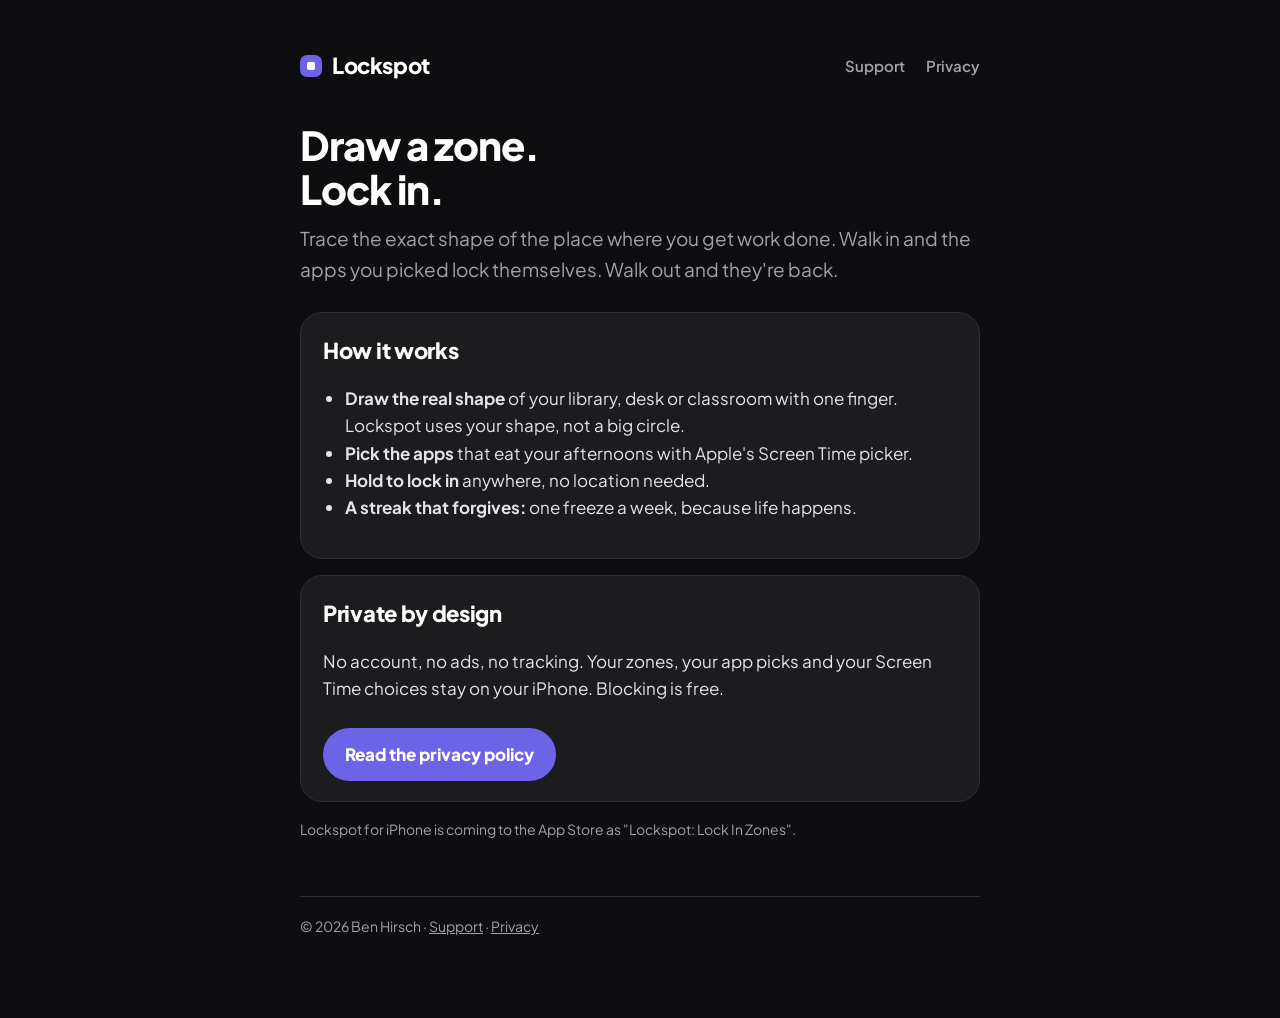
==== index.html @ f67adf19 "Lockspot public pages: home, privacy policy, support Co-Authored-By: Claude Opus 5.5 <noreply@anthro" ====
<!doctype html>
<html lang="en">
<head>
<meta charset="utf-8">
<meta name="viewport" content="width=device-width, initial-scale=1">
<title>Lockspot: draw a zone, lock in</title>
<meta name="description" content="Lockspot blocks the apps you pick while you're inside a place you drew on the map. No account, nothing leaves your phone, blocking is free.">
<link rel="preconnect" href="https://fonts.googleapis.com">
<link rel="stylesheet" href="https://fonts.googleapis.com/css2?family=Plus+Jakarta+Sans:wght@500;600;800&display=swap">
<link rel="stylesheet" href="assets/site.css">
</head>
<body>
<main>
<header class="site">
  <a class="brand" href="./"><span class="brand-mark" aria-hidden="true"></span>Lockspot</a>
  <nav class="site" aria-label="Site">
    <a href="support/">Support</a>
    <a href="privacy/">Privacy</a>
  </nav>
</header>

<h1>Draw a zone.<br>Lock in.</h1>
<p class="lede">Trace the exact shape of the place where you get work done. Walk in and the apps you picked lock themselves. Walk out and they're back.</p>

<div class="card">
  <h2>How it works</h2>
  <ul>
    <li><strong>Draw the real shape</strong> of your library, desk or classroom with one finger. Lockspot uses your shape, not a big circle.</li>
    <li><strong>Pick the apps</strong> that eat your afternoons with Apple's Screen Time picker.</li>
    <li><strong>Hold to lock in</strong> anywhere, no location needed.</li>
    <li><strong>A streak that forgives:</strong> one freeze a week, because life happens.</li>
  </ul>
</div>

<div class="card">
  <h2>Private by design</h2>
  <p>No account, no ads, no tracking. Your zones, your app picks and your Screen Time choices stay on your iPhone. Blocking is free.</p>
  <a class="button" href="privacy/">Read the privacy policy</a>
</div>

<p class="meta">Lockspot for iPhone is coming to the App Store as "Lockspot: Lock In Zones".</p>

<footer class="site">
  &copy; 2026 Ben Hirsch &middot; <a href="support/">Support</a> &middot; <a href="privacy/">Privacy</a>
</footer>
</main>
</body>
</html>
---- assets/site.css ----
:root {
  --bg: #0e0e10;
  --card: #1c1c1f;
  --border: #2e2e33;
  --text: #ffffff;
  --text2: #a1a1aa;
  --accent: #6c63e6;
}
* { box-sizing: border-box; }
html { -webkit-text-size-adjust: 100%; }
body {
  margin: 0;
  background: var(--bg);
  color: var(--text);
  font-family: 'Plus Jakarta Sans', system-ui, -apple-system, sans-serif;
  font-size: 17px;
  line-height: 1.6;
}
main { max-width: 720px; margin: 0 auto; padding: 48px 20px 80px; }
header.site { display: flex; align-items: center; justify-content: space-between; gap: 16px; margin-bottom: 40px; }
.brand { display: flex; align-items: center; gap: 10px; color: var(--text); text-decoration: none; font-weight: 800; font-size: 22px; letter-spacing: -0.4px; }
.brand-mark { width: 22px; height: 22px; border-radius: 7px; background: var(--accent); display: grid; place-items: center; }
.brand-mark::after { content: ''; width: 8px; height: 8px; border-radius: 2px; background: #fff; }
nav.site a { color: var(--text2); text-decoration: none; margin-left: 18px; font-weight: 600; font-size: 15px; }
nav.site a:hover, nav.site a[aria-current='page'] { color: var(--text); }
h1 { font-size: 40px; line-height: 1.1; letter-spacing: -1px; margin: 0 0 12px; font-weight: 800; }
h2 { font-size: 22px; letter-spacing: -0.3px; margin: 36px 0 8px; font-weight: 800; }
p, li { color: #e4e4e7; }
.lede { color: var(--text2); font-size: 19px; margin: 0 0 28px; }
.meta { color: var(--text2); font-size: 14px; }
.card { background: var(--card); border: 1px solid var(--border); border-radius: 22px; padding: 20px 22px; margin: 16px 0; }
.card h2 { margin-top: 0; }
a { color: #b3adff; }
a:hover { color: #ffffff; }
.button { display: inline-block; background: var(--accent); color: #fff; text-decoration: none; font-weight: 800; padding: 13px 22px; border-radius: 999px; margin-top: 8px; }
.button:hover { color: #fff; filter: brightness(1.08); }
ul { padding-left: 22px; }
footer.site { margin-top: 56px; color: var(--text2); font-size: 14px; border-top: 1px solid var(--border); padding-top: 18px; }
footer.site a { color: var(--text2); }
@media (max-width: 480px) {
  h1 { font-size: 32px; }
  nav.site a { margin-left: 12px; }
}
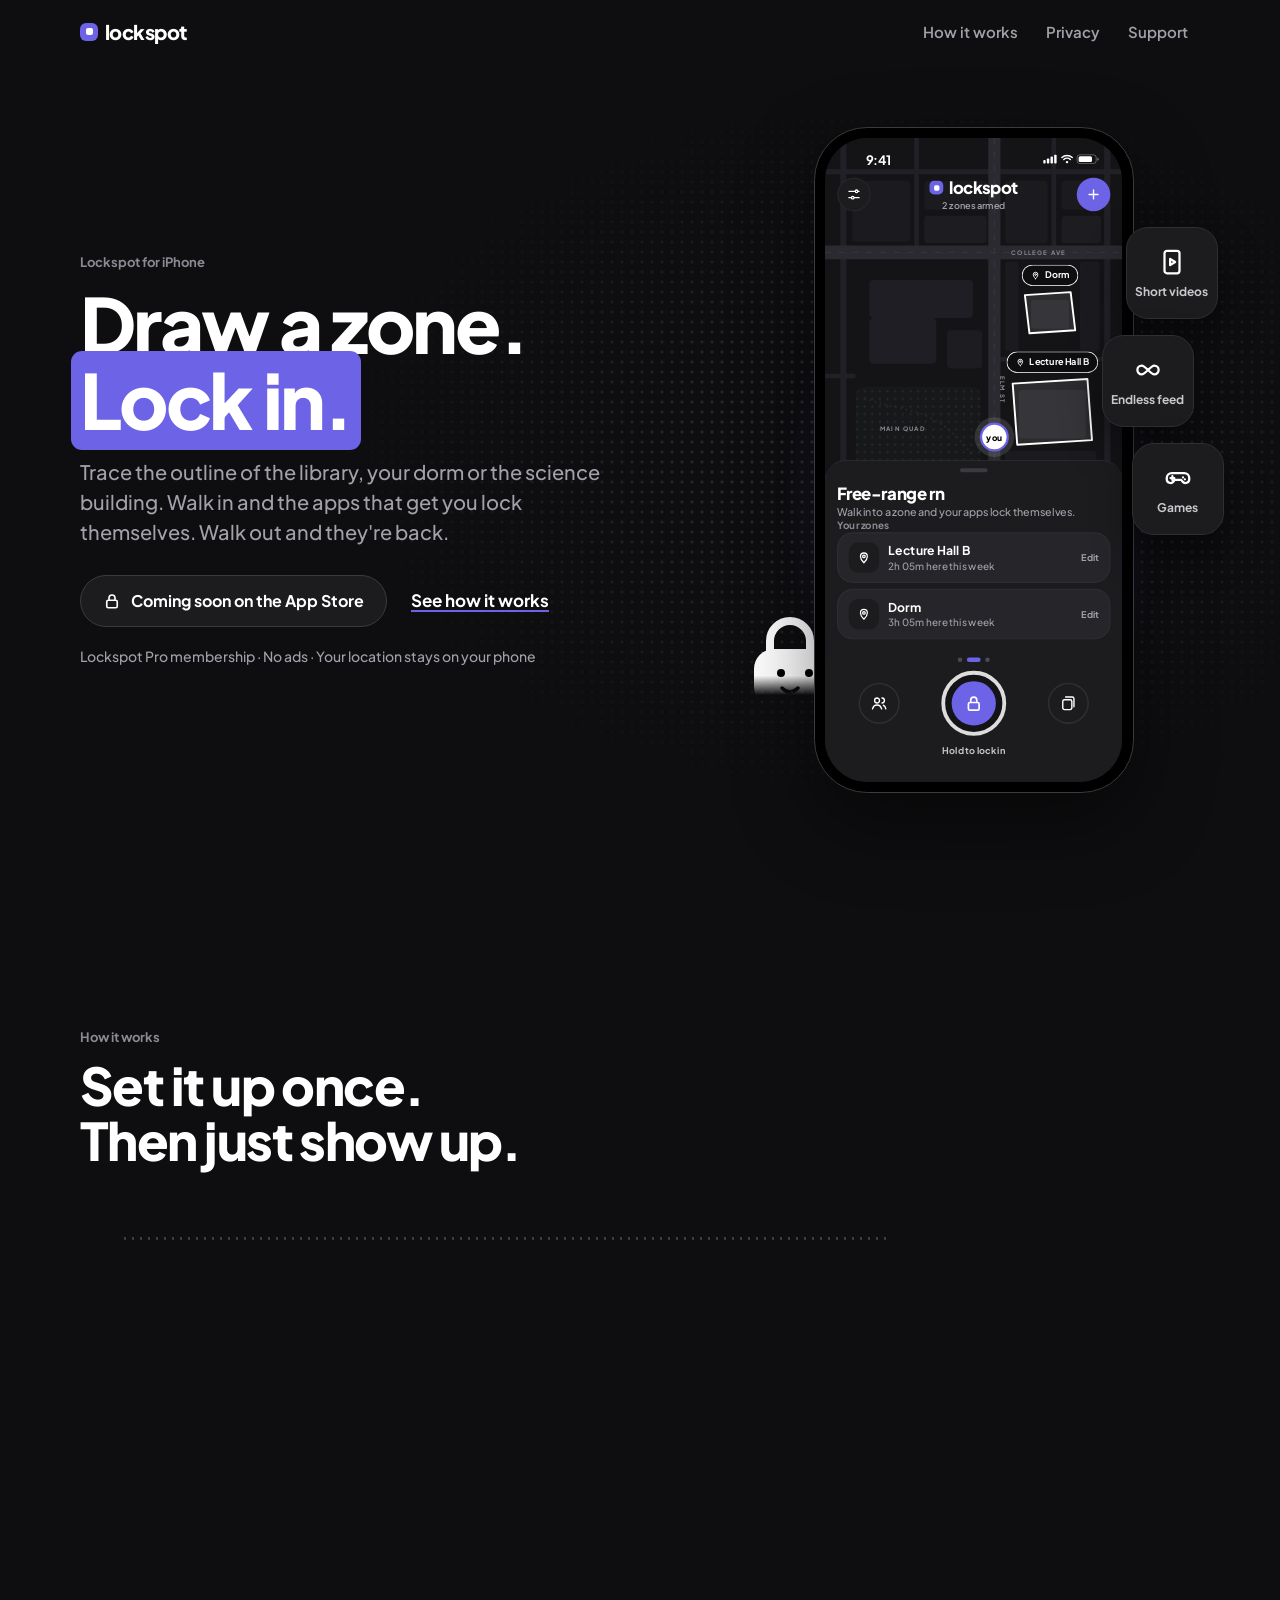
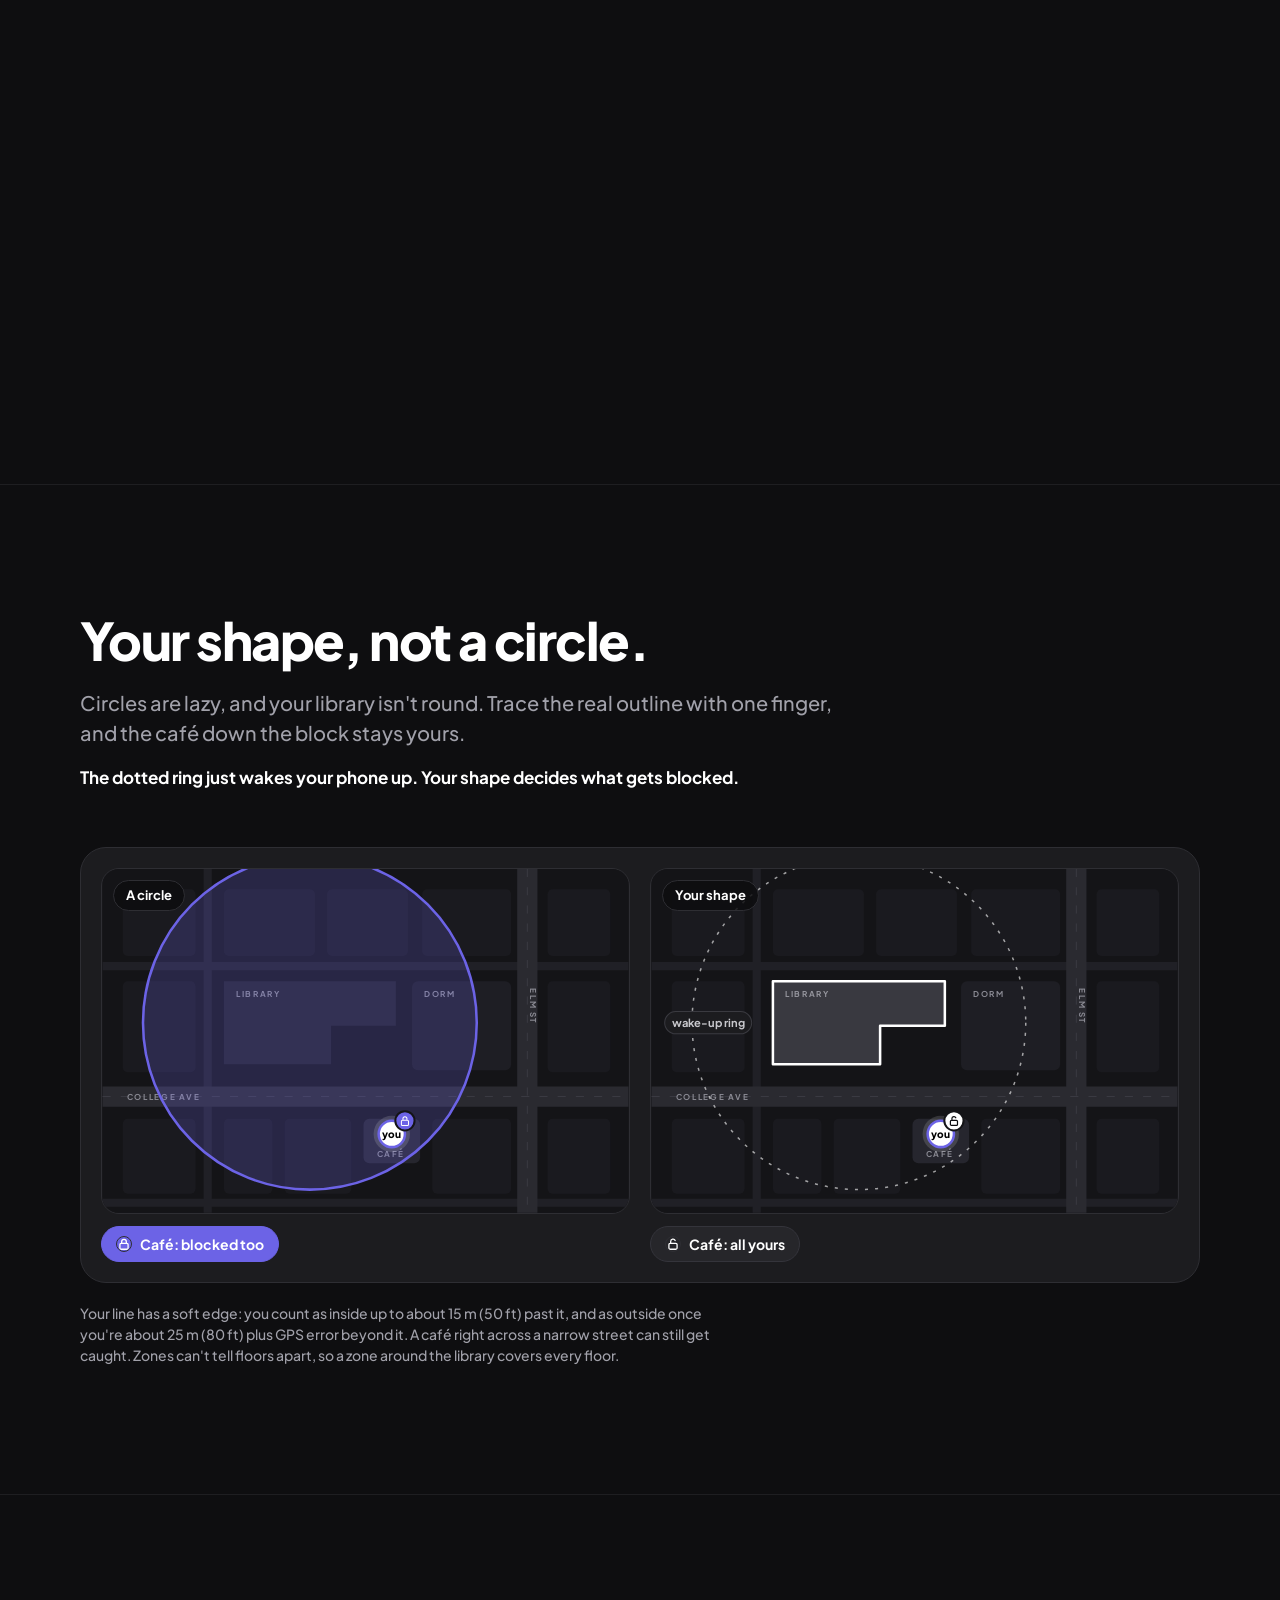
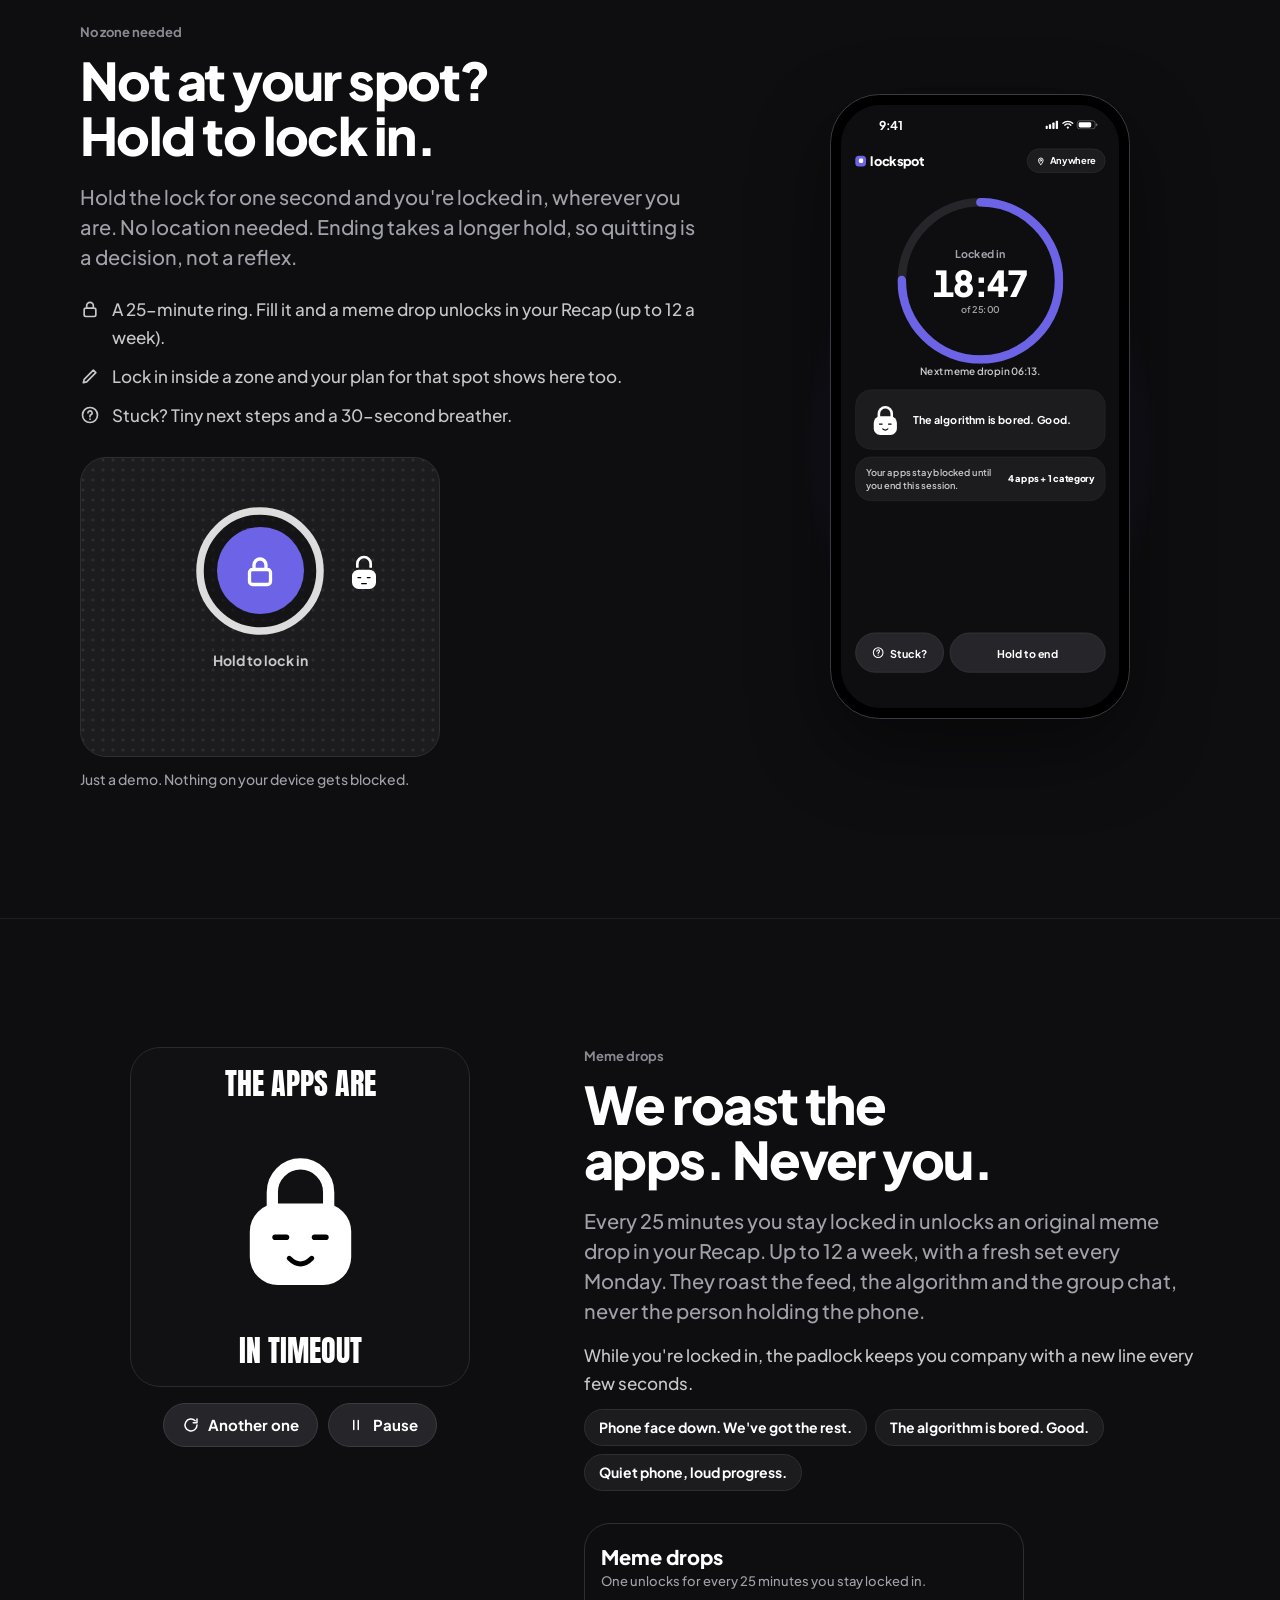
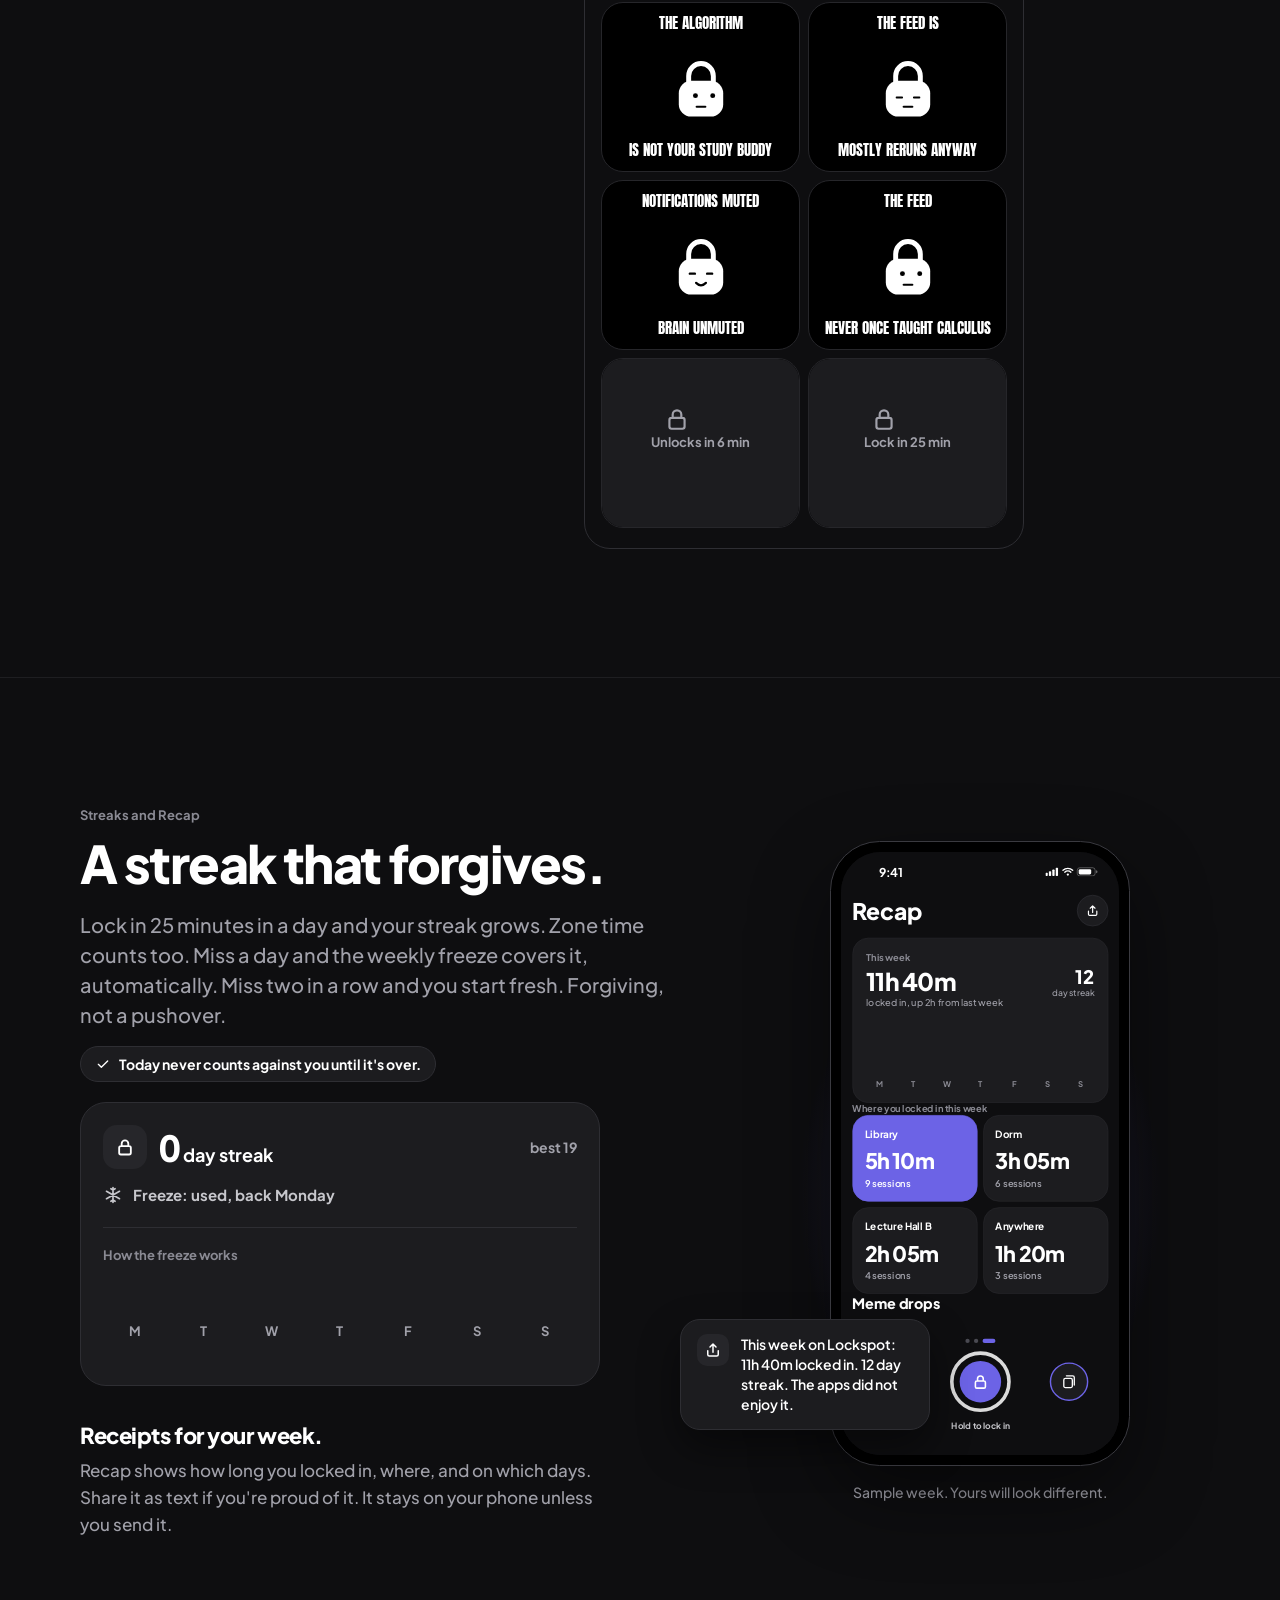
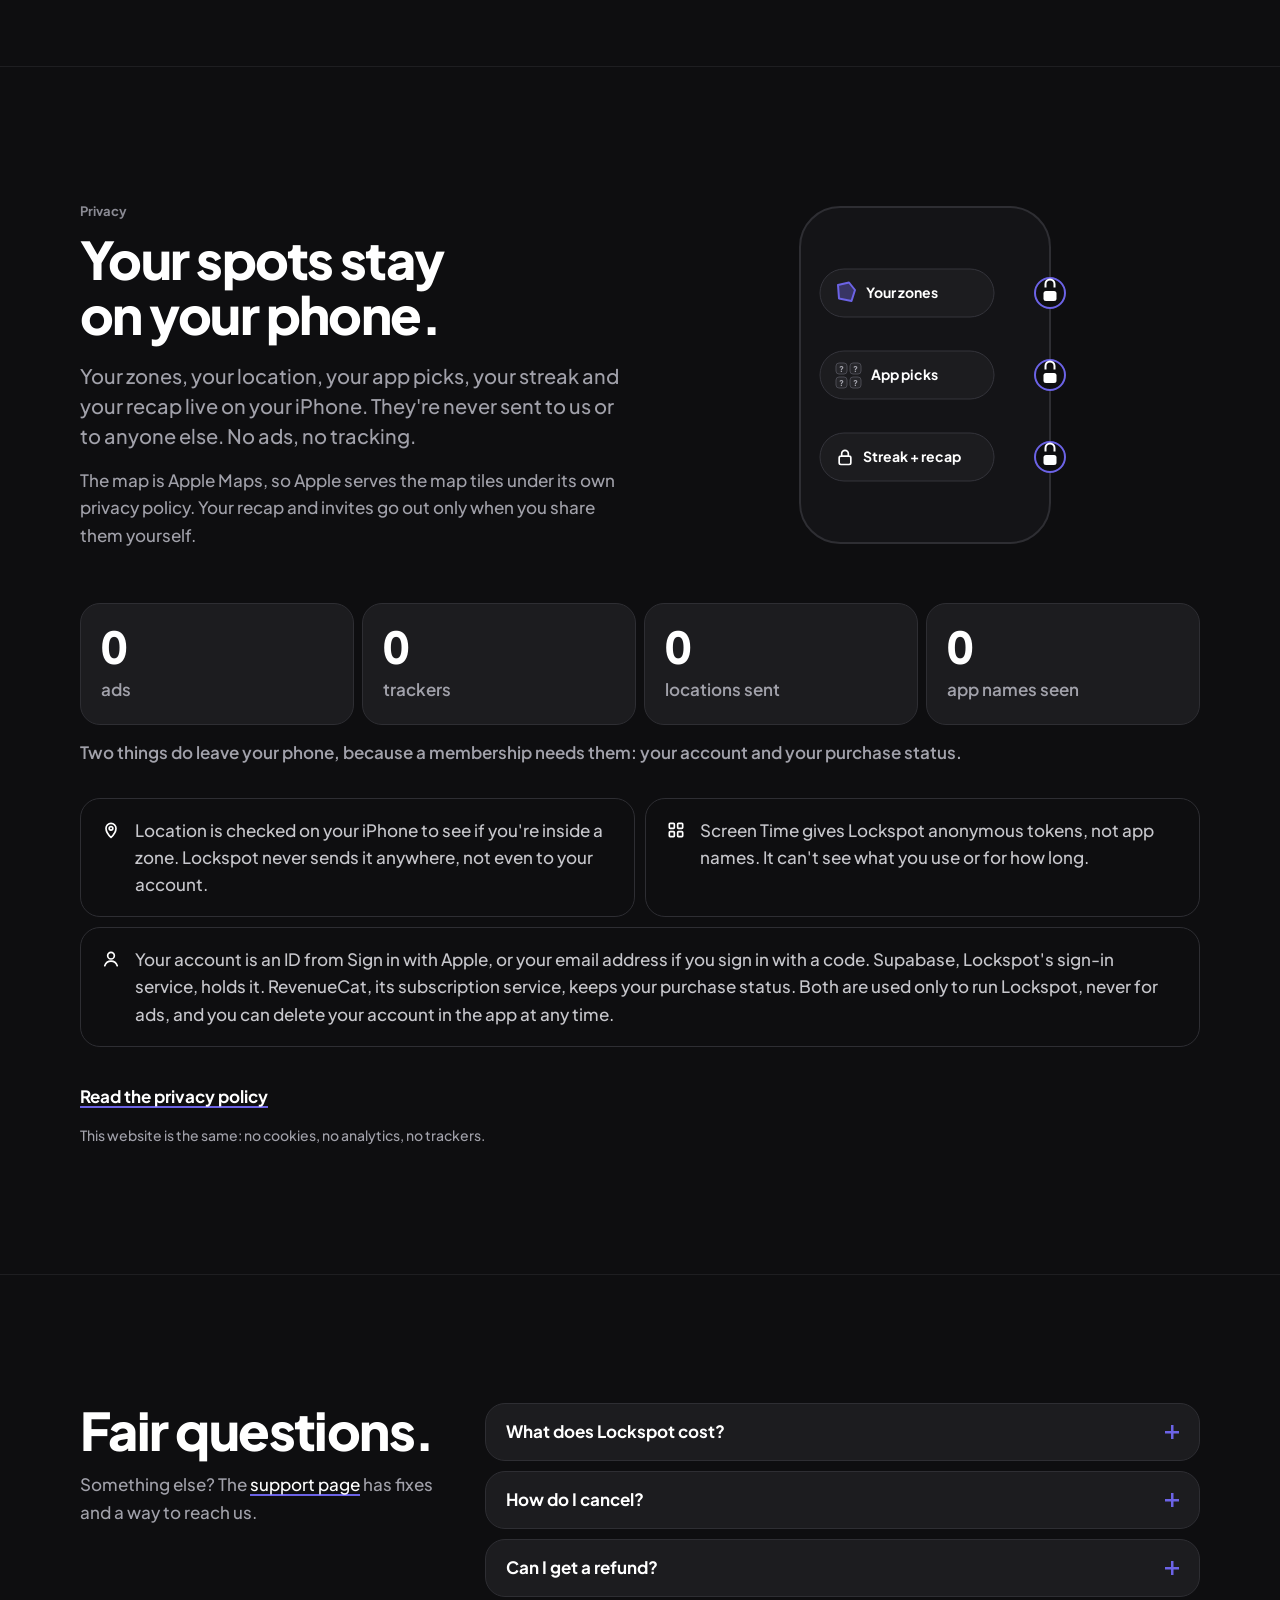
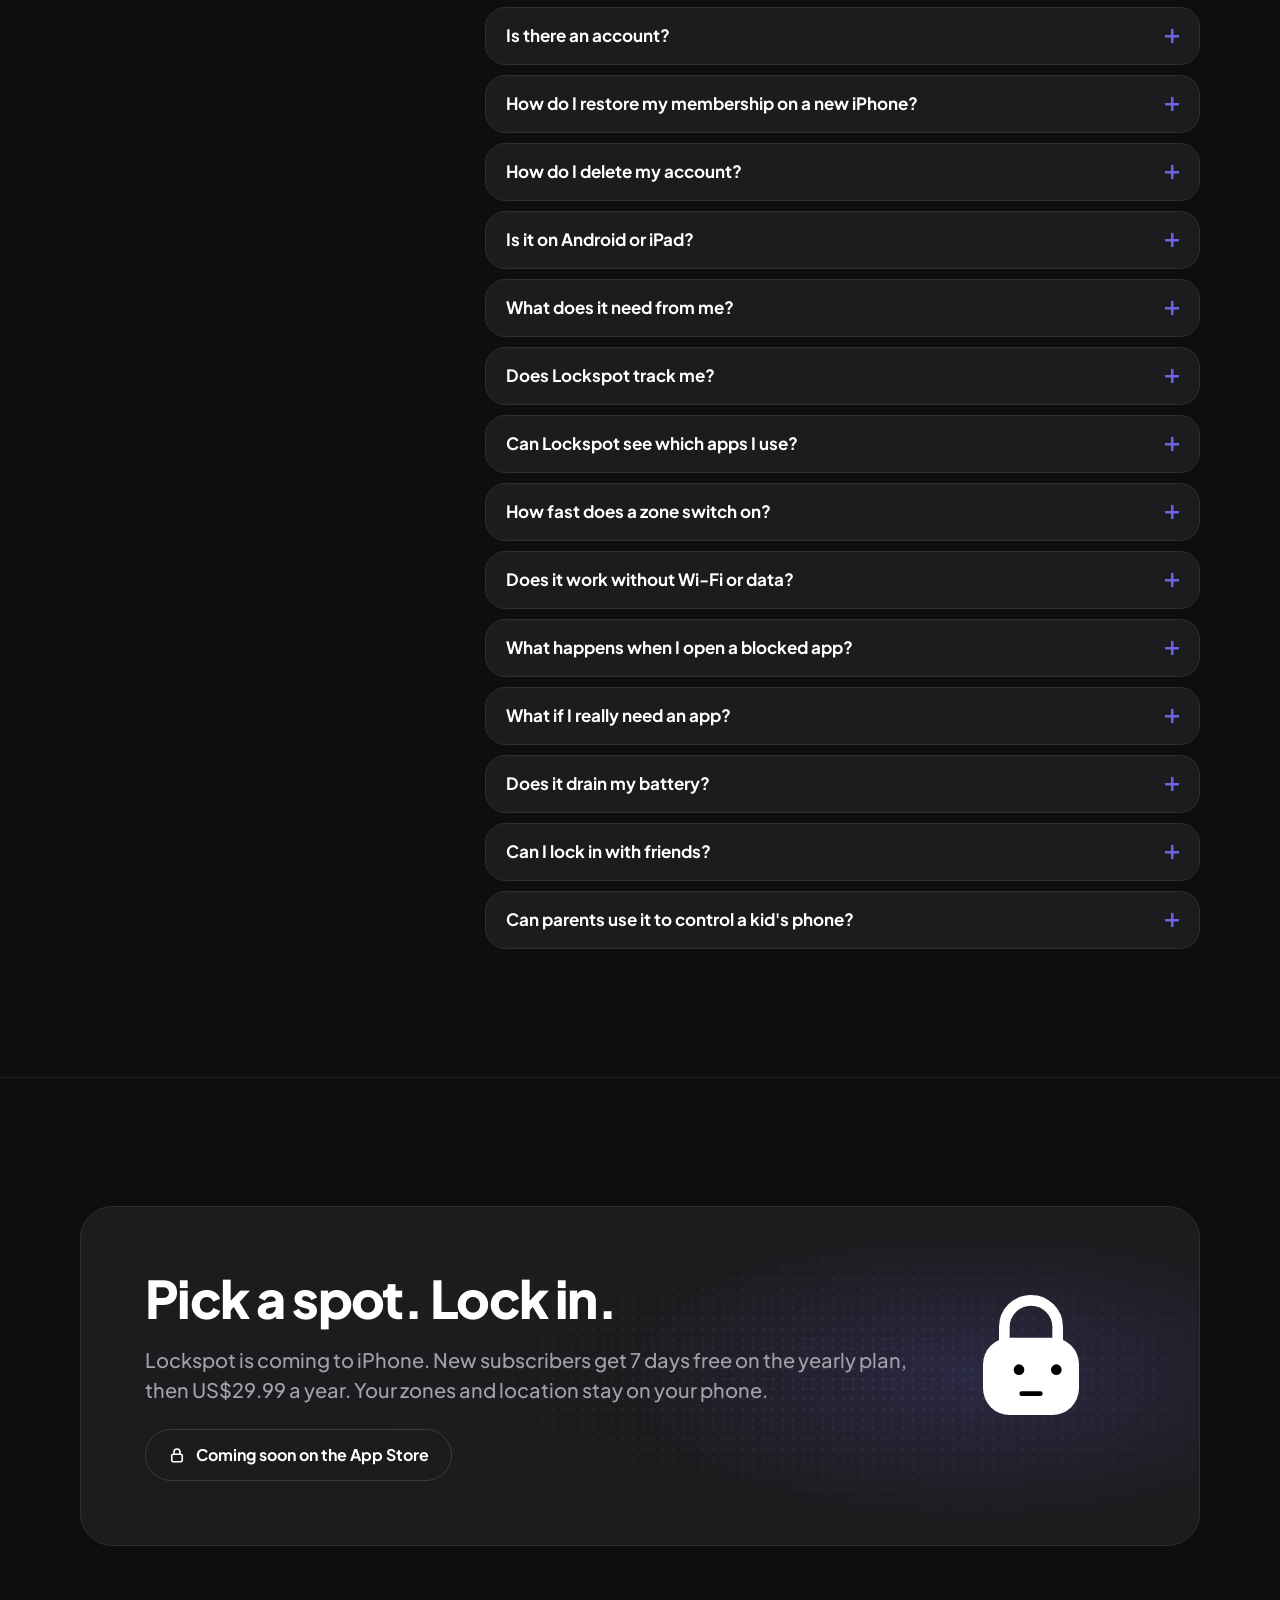
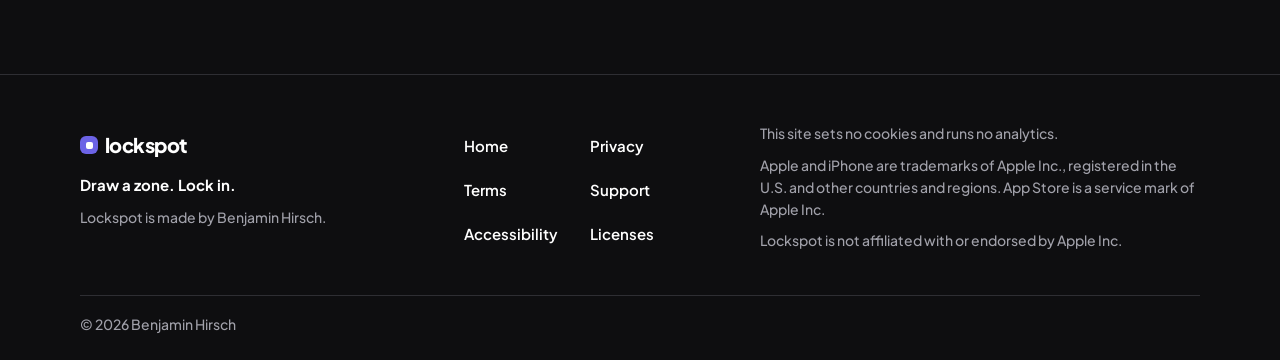
==== commit 9359a4f6: "Full Lockspot site: motion home page, membership pricing, terms, privacy, support, accessibility, li" ====
--- a/index.html
+++ b/index.html
@@ -1,48 +1,603 @@
 <!doctype html>
-<html lang="en">
+<html lang="en" data-launched="false">
 <head>
 <meta charset="utf-8">
-<meta name="viewport" content="width=device-width, initial-scale=1">
-<title>Lockspot: draw a zone, lock in</title>
-<meta name="description" content="Lockspot blocks the apps you pick while you're inside a place you drew on the map. No account, nothing leaves your phone, blocking is free.">
-<link rel="preconnect" href="https://fonts.googleapis.com">
-<link rel="stylesheet" href="https://fonts.googleapis.com/css2?family=Plus+Jakarta+Sans:wght@500;600;800&display=swap">
+<meta name="viewport" content="width=device-width, initial-scale=1, viewport-fit=cover">
+<meta http-equiv="Content-Security-Policy" content="default-src 'self'; script-src 'self'; style-src 'self'; img-src 'self' data:; font-src 'self'; connect-src 'none'; frame-src 'none'; object-src 'none'; base-uri 'self'; form-action 'none'">
+<meta name="referrer" content="no-referrer">
+<title>Lockspot: block distracting apps where you study</title>
+<meta name="description" content="Lockspot for iPhone blocks the apps you pick while you're inside a spot you drew on the map. Your zones and location stay on your phone. Requires a Lockspot Pro membership.">
+<link rel="canonical" href="https://bthirsch613.github.io/lockspot-site/">
+<meta name="theme-color" content="#0E0E10">
+<meta property="og:type" content="website">
+<meta property="og:site_name" content="Lockspot">
+<meta property="og:title" content="Lockspot: draw a zone, lock in">
+<meta property="og:description" content="Lockspot for iPhone blocks the apps you pick while you're inside a spot you drew on the map. Your zones and location stay on your phone. Requires a Lockspot Pro membership.">
+<meta property="og:url" content="https://bthirsch613.github.io/lockspot-site/">
+<meta property="og:image" content="https://bthirsch613.github.io/lockspot-site/assets/img/og.png">
+<meta property="og:image:width" content="1200">
+<meta property="og:image:height" content="630">
+<meta property="og:image:alt" content="The Lockspot padlock mascot next to the words Draw a zone. Lock in., with Lockspot's map screen showing a purple zone around the library.">
+<meta name="twitter:card" content="summary_large_image">
+<link rel="icon" href="assets/img/favicon.svg" type="image/svg+xml">
+<link rel="icon" href="assets/img/favicon-32.png" sizes="32x32" type="image/png">
+<link rel="apple-touch-icon" href="assets/img/apple-touch-icon.png">
+<link rel="preload" href="assets/fonts/PlusJakartaSans-800.woff2" as="font" type="font/woff2" crossorigin>
+<link rel="preload" href="assets/fonts/PlusJakartaSans-500.woff2" as="font" type="font/woff2" crossorigin>
 <link rel="stylesheet" href="assets/site.css">
+<link rel="stylesheet" href="assets/home.css">
+<script src="assets/js-flag.js"></script>
+<script src="assets/site.js" defer></script>
+<script type="application/ld+json">
+{"@context":"https://schema.org","@type":"SoftwareApplication","name":"Lockspot","alternateName":"Lockspot: Lock In Zones","description":"Lockspot for iPhone blocks the apps you pick while you're inside a spot you drew on the map. Your zones and location stay on your phone. Requires a Lockspot Pro membership.","operatingSystem":"iOS","applicationCategory":"UtilitiesApplication","url":"https://bthirsch613.github.io/lockspot-site/","image":"https://bthirsch613.github.io/lockspot-site/assets/img/og.png","author":{"@type":"Person","name":"Benjamin Hirsch"},"featureList":["Zones drawn to your shape","Hold to lock in","Streak with a weekly freeze","If-then plan per zone","Weekly recap","Meme drops"]}
+</script>
 </head>
 <body>
-<main>
-<header class="site">
-  <a class="brand" href="./"><span class="brand-mark" aria-hidden="true"></span>Lockspot</a>
-  <nav class="site" aria-label="Site">
-    <a href="support/">Support</a>
-    <a href="privacy/">Privacy</a>
-  </nav>
+<svg class="sprite" aria-hidden="true">
+  <symbol id="i-lock" viewBox="0 0 24 24"><path d="M7 11h10a2 2 0 0 1 2 2v6a2 2 0 0 1-2 2H7a2 2 0 0 1-2-2v-6a2 2 0 0 1 2-2z M8 11V8a4 4 0 0 1 8 0v3"/></symbol>
+  <symbol id="i-unlock" viewBox="0 0 24 24"><path d="M7 11h10a2 2 0 0 1 2 2v6a2 2 0 0 1-2 2H7a2 2 0 0 1-2-2v-6a2 2 0 0 1 2-2z M8 11V7.5a4 4 0 0 1 7.7-1.5"/></symbol>
+  <symbol id="i-pin" viewBox="0 0 24 24"><path d="M12 21s-6-5.5-6-11a6 6 0 0 1 12 0c0 5.5-6 11-6 11z M14.2 10a2.2 2.2 0 1 1-4.4 0a2.2 2.2 0 1 1 4.4 0"/></symbol>
+  <symbol id="i-plus" viewBox="0 0 24 24"><path d="M12 5v14M5 12h14"/></symbol>
+  <symbol id="i-squad" viewBox="0 0 24 24"><path d="M5.5 8a3.5 3.5 0 1 0 7 0a3.5 3.5 0 1 0-7 0 M2.5 20c1-3.5 3.5-5.5 6.5-5.5s5.5 2 6.5 5.5 M16 4.5a3.5 3.5 0 0 1 0 7 M18 14.8c1.8.7 3 2.4 3.5 5.2"/></symbol>
+  <symbol id="i-user" viewBox="0 0 24 24"><path d="M8 8a4 4 0 1 0 8 0a4 4 0 1 0-8 0 M4.5 20c1.2-3.6 4-5.5 7.5-5.5s6.3 1.9 7.5 5.5"/></symbol>
+  <symbol id="i-recap" viewBox="0 0 24 24"><path d="M6.5 7h8A2.5 2.5 0 0 1 17 9.5v9a2.5 2.5 0 0 1-2.5 2.5h-8A2.5 2.5 0 0 1 4 18.5v-9A2.5 2.5 0 0 1 6.5 7z M8 3h9.5A2.5 2.5 0 0 1 20 5.5V17"/></symbol>
+  <symbol id="i-share" viewBox="0 0 24 24"><path d="M12 4v11 M8 8l4-4 4 4 M5 13v5a2 2 0 0 0 2 2h10a2 2 0 0 0 2-2v-5"/></symbol>
+  <symbol id="i-close" viewBox="0 0 24 24"><path d="M6 6l12 12M18 6L6 18"/></symbol>
+  <symbol id="i-redo" viewBox="0 0 24 24"><path d="M4 9h11a5 5 0 0 1 0 10H8 M8 5L4 9l4 4"/></symbol>
+  <symbol id="i-pencil" viewBox="0 0 24 24"><path d="M4 20l4-1 11-11-3-3L5 16l-1 4z"/></symbol>
+  <symbol id="i-help" viewBox="0 0 24 24"><path d="M3 12a9 9 0 1 0 18 0a9 9 0 1 0-18 0 M9.5 9.5a2.5 2.5 0 1 1 3.5 2.3c-.6.3-1 .8-1 1.5v.7 M12 17h.01"/></symbol>
+  <symbol id="i-settings" viewBox="0 0 24 24"><path d="M4 7h10M18 7h2M4 17h4M12 17h8 M14 7a2 2 0 1 0 4 0a2 2 0 1 0-4 0 M8 17a2 2 0 1 0 4 0a2 2 0 1 0-4 0"/></symbol>
+  <symbol id="i-check" viewBox="0 0 24 24"><path d="M5 12.5l4.5 4.5L19 7.5"/></symbol>
+  <symbol id="i-apps" viewBox="0 0 24 24"><path d="M5 4h4a1 1 0 0 1 1 1v4a1 1 0 0 1-1 1H5a1 1 0 0 1-1-1V5a1 1 0 0 1 1-1z M15 4h4a1 1 0 0 1 1 1v4a1 1 0 0 1-1 1h-4a1 1 0 0 1-1-1V5a1 1 0 0 1 1-1z M5 14h4a1 1 0 0 1 1 1v4a1 1 0 0 1-1 1H5a1 1 0 0 1-1-1v-4a1 1 0 0 1 1-1z M15 14h4a1 1 0 0 1 1 1v4a1 1 0 0 1-1 1h-4a1 1 0 0 1-1-1v-4a1 1 0 0 1 1-1z"/></symbol>
+  <symbol id="i-freeze" viewBox="0 0 24 24"><path d="M12 3v18 M4.2 7.5l15.6 9 M4.2 16.5l15.6-9 M9.5 4.5L12 6l2.5-1.5 M9.5 19.5L12 18l2.5 1.5"/></symbol>
+  <symbol id="i-pause" viewBox="0 0 24 24"><path d="M9 6v12 M15 6v12"/></symbol>
+  <symbol id="i-play" viewBox="0 0 24 24"><path d="M8 5.5v13l10-6.5z"/></symbol>
+  <symbol id="i-next" viewBox="0 0 24 24"><path d="M20 12a8 8 0 1 1-2.4-5.7 M20 4v5h-5"/></symbol>
+  <symbol id="i-shape" viewBox="0 0 24 24"><path d="M5 6l9-2 5 6-3 9-10-2z"/></symbol>
+  <symbol id="i-video" viewBox="0 0 24 24"><path d="M8 3h8a2 2 0 0 1 2 2v14a2 2 0 0 1-2 2H8a2 2 0 0 1-2-2V5a2 2 0 0 1 2-2z M10.5 9.5v5l4-2.5z"/></symbol>
+  <symbol id="i-feed" viewBox="0 0 24 24"><path d="M7 15.5a3.5 3.5 0 1 1 0-7c3 0 7 7 10 7a3.5 3.5 0 1 0 0-7c-3 0-7 7-10 7z"/></symbol>
+  <symbol id="i-game" viewBox="0 0 24 24"><path d="M7 8h10a4 4 0 0 1 4 4v1a3 3 0 0 1-5.4 1.8l-1.1-1.3h-5l-1.1 1.3A3 3 0 0 1 3 13v-1a4 4 0 0 1 4-4z M7.5 10.5v3 M6 12h3 M16 11.5h.01 M17.5 13h.01"/></symbol>
+  <symbol id="sb-icons" viewBox="0 0 76 13"><g fill="#fff"><rect x="0" y="8" width="3.2" height="4.5" rx="1"/><rect x="4.8" y="5.8" width="3.2" height="6.7" rx="1"/><rect x="9.6" y="3.4" width="3.2" height="9.1" rx="1"/><rect x="14.4" y="1" width="3.2" height="11.5" rx="1"/><circle cx="31.3" cy="10.6" r="1.6"/><rect x="46.5" y="3" width="17.5" height="7.5" rx="2"/><path d="M71 4.6v4.3a2.2 2.2 0 0 0 0-4.3z" fill-opacity=".45"/></g><path d="M24.5 4.6a10 10 0 0 1 13.6 0 M27 7.2a6.3 6.3 0 0 1 8.6 0" fill="none" stroke="#fff" stroke-width="1.9" stroke-linecap="round"/><rect x="44.5" y="1" width="25" height="11.5" rx="3.6" fill="none" stroke="#fff" stroke-opacity=".4"/></symbol>
+  <defs>
+    <g id="m-base"><path d="M40 54V42a20 20 0 0 1 40 0V54" fill="none" stroke="#fff" stroke-width="8"/><rect x="24" y="50" width="72" height="58" rx="20" fill="#fff"/></g>
+    <g id="e-focus" fill="#000"><rect x="40" y="72" width="12" height="4" rx="2"/><rect x="68" y="72" width="12" height="4" rx="2"/></g>
+    <g id="e-wide" fill="#000"><rect x="40.5" y="66.5" width="11" height="11" rx="5.5"/><rect x="68.5" y="66.5" width="11" height="11" rx="5.5"/></g>
+    <g id="e-side" fill="#000"><rect x="47" y="70" width="8" height="8" rx="4"/><rect x="75" y="70" width="8" height="8" rx="4"/></g>
+    <g id="e-tired" fill="#000"><rect x="40" y="75.5" width="12" height="3" rx="1.5"/><rect x="68" y="75.5" width="12" height="3" rx="1.5"/></g>
+    <path id="mo-flat" d="M53 92H67" fill="none" stroke="#000" stroke-width="3.5" stroke-linecap="round"/>
+    <path id="mo-smile" d="M52 89Q60 97 68 89" fill="none" stroke="#000" stroke-width="3.5" stroke-linecap="round"/>
+    <pattern id="dots10" width="10" height="10" patternUnits="userSpaceOnUse"><circle cx="2" cy="2" r="1.3" fill="#2C2C32"/></pattern>
+    <g id="street-plan">
+      <rect width="520" height="340" fill="#141417"/>
+      <path d="M0 96H520M104 0V340M0 330H520" stroke="#202026" stroke-width="8" fill="none"/>
+      <g fill="#1A1A1F"><rect x="20" y="20" width="72" height="66" rx="5"/><rect x="120" y="20" width="90" height="66" rx="5"/><rect x="222" y="20" width="80" height="66" rx="5"/><rect x="316" y="20" width="88" height="66" rx="5"/><rect x="440" y="20" width="62" height="66" rx="5"/><rect x="20" y="111" width="72" height="90" rx="5"/><rect x="440" y="111" width="62" height="90" rx="5"/><rect x="20" y="247" width="72" height="74" rx="5"/><rect x="120" y="247" width="48" height="74" rx="5"/><rect x="180" y="247" width="66" height="74" rx="5"/><rect x="326" y="247" width="78" height="74" rx="5"/><rect x="440" y="247" width="62" height="74" rx="5"/></g>
+      <rect x="306" y="111" width="98" height="88" rx="6" fill="#1E1E24"/>
+      <path d="M120 111H290V155H226V193H120Z" fill="#23232A"/>
+      <rect x="258" y="247" width="56" height="44" rx="6" fill="#26262E"/>
+      <path transform="translate(72 0)" d="M206 259h13v6a5.5 5.5 0 0 1-5.5 5.5h-2a5.5 5.5 0 0 1-5.5-5.5z M219 261h2.2a2.3 2.3 0 0 1 0 4.6H219" fill="none" stroke="#A1A1AA" stroke-width="1.8" stroke-linecap="round" stroke-linejoin="round"/>
+      <path d="M0 225H520M420 0V340" stroke="#2A2A30" stroke-width="20" fill="none"/>
+      <path d="M0 225H520M420 0V340" stroke="#3A3A42" stroke-dasharray="8 10" fill="none"/>
+      <g class="mlabel"><text x="24" y="228.5">COLLEGE AVE</text><text x="423" y="118" transform="rotate(90 423 118)">ELM ST</text><text x="132" y="127">LIBRARY</text><text x="271" y="285">CAFÉ</text><text x="318" y="127">DORM</text></g>
+    </g>
+  </defs>
+</svg>
+<!-- shared:header -->
+<a class="skip" href="#main">Skip to content</a>
+<div class="sentinel" aria-hidden="true"></div>
+<header class="site-header">
+  <div class="wrap site-header__inner">
+    <a class="wordmark" href="./" aria-label="Lockspot home"><span class="wordmark__tile" aria-hidden="true"></span><span aria-hidden="true">lockspot</span></a>
+    <nav class="site-nav" aria-label="Main">
+      <a class="nav-how" href="#how">How it works</a>
+      <a class="hide-sm" href="privacy/">Privacy</a>
+      <a class="hide-sm" href="support/">Support</a>
+      <a class="btn btn--primary btn--sm header-get if-launched" href="https://apps.apple.com/app/id6824683190" aria-label="Get Lockspot on the App Store"><span class="hide-sm">Get Lockspot</span><span class="show-sm">Get</span></a>
+    </nav>
+  </div>
 </header>
-
-<h1>Draw a zone.<br>Lock in.</h1>
-<p class="lede">Trace the exact shape of the place where you get work done. Walk in and the apps you picked lock themselves. Walk out and they're back.</p>
-
-<div class="card">
-  <h2>How it works</h2>
-  <ul>
-    <li><strong>Draw the real shape</strong> of your library, desk or classroom with one finger. Lockspot uses your shape, not a big circle.</li>
-    <li><strong>Pick the apps</strong> that eat your afternoons with Apple's Screen Time picker.</li>
-    <li><strong>Hold to lock in</strong> anywhere, no location needed.</li>
-    <li><strong>A streak that forgives:</strong> one freeze a week, because life happens.</li>
-  </ul>
-</div>
-
-<div class="card">
-  <h2>Private by design</h2>
-  <p>No account, no ads, no tracking. Your zones, your app picks and your Screen Time choices stay on your iPhone. Blocking is free.</p>
-  <a class="button" href="privacy/">Read the privacy policy</a>
-</div>
-
-<p class="meta">Lockspot for iPhone is coming to the App Store as "Lockspot: Lock In Zones".</p>
-
-<footer class="site">
-  &copy; 2026 Ben Hirsch &middot; <a href="support/">Support</a> &middot; <a href="privacy/">Privacy</a>
+<!-- /shared:header -->
+<main id="main">
+
+<section class="hero" aria-labelledby="hero-title">
+  <div class="hero__dots" aria-hidden="true"></div>
+  <div class="wrap hero__grid">
+    <div class="hero__copy">
+      <p class="label hero__in">Lockspot for iPhone</p>
+      <h1 class="h1 hero__in" id="hero-title">Draw a zone.<br><span class="hl">Lock in.</span></h1>
+      <p class="lede hero__sub hero__in">Trace the outline of the library, your dorm or the science building. Walk in and the apps that get you lock themselves. Walk out and they're back.</p>
+      <div class="hero__cta" data-hero-cta>
+        <p class="cta-soon if-prelaunch"><svg class="ic ic--b" aria-hidden="true"><use href="#i-lock"/></svg>Coming soon on the App Store</p>
+        <a class="cta-soon if-prelaunch" href="https://apps.apple.com/app/id6824683190"><svg class="ic ic--b" aria-hidden="true"><use href="#i-lock"/></svg>Coming soon on the App Store</a>
+        <a class="appstore-badge if-launched" href="https://apps.apple.com/app/id6824683190"><span class="sr-only">Download on the App Store</span></a>
+        <a class="text-link" href="#how">See how it works</a>
+      </div>
+      <p class="hero__micro">Lockspot Pro membership · No ads · Your location stays on your phone</p>
+    </div>
+
+    <div class="hero__stage" data-hero>
+      <figure class="phone phone--lg" role="img" aria-label="Lockspot's map screen: a zone traced around the library turns purple when you walk in, and the sheet says your picked apps are blocked here." data-hero-phone>
+        <div class="phone__frame"><div class="phone__screen">
+          <div class="app" aria-hidden="true">
+            <svg class="a-map" viewBox="0 0 390 501" width="390" height="501">
+              <rect width="390" height="501" fill="#141417"/>
+              <path d="M0 44H390" stroke="#202026" stroke-width="7"/>
+              <path d="M24 0V501M370 0V501" stroke="#202026" stroke-width="8"/>
+              <path d="M0 446H390" stroke="#202026" stroke-width="10"/>
+              <path d="M120 0V150M300 0V150M0 312H40M222 290H390M110 446V501" stroke="#202026" stroke-width="6"/>
+              <g fill="#1A1A1F"><rect x="36" y="56" width="76" height="80" rx="5"/><rect x="130" y="56" width="82" height="38" rx="5"/><rect x="236" y="56" width="56" height="82" rx="5"/><rect x="310" y="56" width="52" height="38" rx="5"/><rect x="236" y="162" width="18" height="118" rx="5"/><rect x="334" y="162" width="26" height="118" rx="5"/><rect x="236" y="410" width="120" height="26" rx="5"/></g>
+              <g fill="#1C1C21"><rect x="130" y="102" width="82" height="36" rx="5"/><rect x="310" y="102" width="52" height="36" rx="5"/><rect x="160" y="252" width="46" height="50" rx="5"/></g>
+              <g fill="#1E1E24"><rect x="58" y="186" width="136" height="50" rx="6"/><rect x="58" y="236" width="88" height="60" rx="6"/><rect x="270" y="212" width="50" height="38" rx="5"/><rect x="254" y="330" width="88" height="64" rx="5"/></g>
+              <rect x="40" y="326" width="164" height="104" rx="12" fill="#161819"/><rect x="40" y="326" width="164" height="104" rx="12" fill="url(#dots10)"/>
+              <path d="M52 340C96 362 142 344 194 418" stroke="#26262C" stroke-width="3" stroke-dasharray="2 5" fill="none"/>
+              <path d="M0 150H390" stroke="#2A2A30" stroke-width="18"/><path d="M222 0V501" stroke="#2A2A30" stroke-width="16"/>
+              <path d="M0 150H390M222 0V501" stroke="#3A3A42" stroke-dasharray="8 10" fill="none"/>
+              <g class="mlabel"><text x="244" y="153">COLLEGE AVE</text><text x="230" y="312" transform="rotate(90 230 312)">ELM ST</text><text x="72" y="384">MAIN QUAD</text></g>
+              <path d="M262 206L322 202L328 252L268 256Z" fill="#fff" fill-opacity=".1" stroke="#fff" stroke-width="2.5" stroke-linejoin="round"/>
+              <path d="M246 322L344 316L350 396L252 402Z" fill="#fff" fill-opacity=".1" stroke="#fff" stroke-width="2.5" stroke-linejoin="round"/>
+              <circle class="h-ring" cx="125" cy="238" r="124" fill="none" stroke="#fff" stroke-opacity=".6" stroke-width="1.5" stroke-dasharray="3 7"/>
+              <path class="h-lib h-lib--idle" d="M52 178L196 172L202 240L150 244L152 304L48 300Z" fill="#fff" fill-opacity=".1" stroke="#fff" stroke-width="2.5" stroke-linejoin="round"/>
+              <path class="h-lib h-lib--on" d="M52 178L196 172L202 240L150 244L152 304L48 300Z" fill="#6C63E6" fill-opacity=".3" stroke="#6C63E6" stroke-width="3" stroke-linejoin="round"/>
+              <path class="h-trace" d="M52 178L196 172L202 240L150 244L152 304L48 300Z" pathLength="100" fill="none" stroke="#fff" stroke-width="3.5" stroke-linejoin="round" stroke-linecap="round"/>
+            </svg>
+            <div class="zchip zchip--desk"><span class="zchip__in"><svg class="ic ic--c"><use href="#i-pin"/></svg>Dorm</span></div>
+            <div class="zchip zchip--lec"><span class="zchip__in"><svg class="ic ic--c"><use href="#i-pin"/></svg>Lecture Hall B</span></div>
+            <div class="zchip zchip--lib"><span class="zchip__in"><span class="zchip__on"></span><span class="zchip__icons"><svg class="ic ic--c zc-pin"><use href="#i-pin"/></svg><svg class="ic ic--c zc-lock"><use href="#i-lock"/></svg></span><span class="zchip__t">Library</span></span></div>
+            <div class="you"><span>you</span></div>
+            <div class="finger"></div>
+            <div class="a-top">
+              <span class="a-round"><svg class="ic"><use href="#i-settings"/></svg></span>
+              <div class="a-top__mid">
+                <span class="a-word"><span class="a-word__tile"></span>lockspot</span>
+                <span class="a-count"><span class="a-count__a">2 zones armed</span><span class="a-count__b">3 zones armed</span></span>
+              </div>
+              <span class="a-round a-round--accent"><svg class="ic ic--b"><use href="#i-plus"/></svg></span>
+            </div>
+            <div class="a-sheet a-sheet--map">
+              <div class="a-handle"></div>
+              <div class="a-state a-state--a">
+                <p class="a-h2">Free-range rn</p>
+                <p class="a-sub">Walk into a zone and your apps lock themselves.</p>
+                <p class="a-label">Your zones</p>
+                <div class="a-rows">
+                  <div class="a-zrow"><span class="a-zrow__ic"><svg class="ic ic--b"><use href="#i-pin"/></svg></span><span class="a-zrow__t"><b>Lecture Hall B</b><i>2h 05m here this week</i></span><em>Edit</em></div>
+                  <div class="a-zrow"><span class="a-zrow__ic"><svg class="ic ic--b"><use href="#i-pin"/></svg></span><span class="a-zrow__t"><b>Dorm</b><i>3h 05m here this week</i></span><em>Edit</em></div>
+                </div>
+              </div>
+              <div class="a-state a-state--b">
+                <p class="a-h2">You're in Library</p>
+                <p class="a-sub">Your picked apps are blocked here.</p>
+                <p class="a-plan">When I'm here, I start with the problem set</p>
+                <p class="a-label">Your zones</p>
+                <div class="a-rows">
+                  <div class="a-zrow a-zrow--on"><span class="a-zrow__ic"><svg class="ic ic--b"><use href="#i-lock"/></svg></span><span class="a-zrow__t"><b>Library</b><i>Blocking now · 4 apps + 1 category</i></span><em>Edit</em></div>
+                  <div class="a-zrow"><span class="a-zrow__ic"><svg class="ic ic--b"><use href="#i-pin"/></svg></span><span class="a-zrow__t"><b>Lecture Hall B</b><i>2h 05m here this week</i></span><em>Edit</em></div>
+                </div>
+              </div>
+            </div>
+            <div class="a-nav">
+              <span class="a-dots"><i></i><i class="on"></i><i></i></span>
+              <span class="a-nav__row"><span class="a-navbtn"><svg class="ic"><use href="#i-squad"/></svg></span><span class="a-shutter"><svg class="a-shutter__ring" viewBox="0 0 88 88"><circle cx="44" cy="44" r="40"/></svg><span class="a-shutter__disc"><svg class="ic ic--b"><use href="#i-lock"/></svg></span></span><span class="a-navbtn"><svg class="ic"><use href="#i-recap"/></svg></span></span>
+              <span class="a-nav__label">Hold to lock in</span>
+            </div>
+            <div class="a-sb"><span>9:41</span><svg><use href="#sb-icons"/></svg></div>
+          </div>
+        </div></div>
+      </figure>
+      <div class="peek" aria-hidden="true">
+        <svg class="mascot" viewBox="0 0 120 120"><path class="m-shackle" d="M40 54V42a20 20 0 0 1 40 0V54"/><g class="m-body"><rect x="24" y="50" width="72" height="58" rx="20"/><g class="m-eyes m-eyes--side"><use href="#e-side"/></g><g class="m-eyes m-eyes--focus"><use href="#e-focus"/></g><use href="#mo-smile"/></g></svg>
+      </div>
+      <ul class="tiles" aria-hidden="true">
+        <li class="tile"><svg class="ic"><use href="#i-video"/></svg><span>Short videos</span><span class="tile__badge"><svg class="ic ic--b"><use href="#i-lock"/></svg></span></li>
+        <li class="tile"><svg class="ic"><use href="#i-feed"/></svg><span>Endless feed</span><span class="tile__badge"><svg class="ic ic--b"><use href="#i-lock"/></svg></span></li>
+        <li class="tile"><svg class="ic"><use href="#i-game"/></svg><span>Games</span><span class="tile__badge"><svg class="ic ic--b"><use href="#i-lock"/></svg></span></li>
+      </ul>
+      <span class="h-clock" aria-hidden="true"></span>
+      <button class="icon-btn replay" type="button" aria-label="Replay the demo" hidden data-replay><svg class="ic" aria-hidden="true"><use href="#i-redo"/></svg></button>
+    </div>
+  </div>
+</section>
+
+<section class="sec how" id="how" aria-labelledby="how-title">
+  <div class="wrap">
+    <div class="sec__head">
+      <p class="label">How it works</p>
+      <h2 class="h2" id="how-title">Set it up once. Then just show up.</h2>
+    </div>
+    <div class="how__steps" data-route>
+      <div class="how__route" aria-hidden="true"><span class="how__route-fill"></span></div>
+      <ol class="how__list" role="list">
+        <li class="step reveal">
+          <svg class="step__pin" viewBox="0 0 40 40" aria-hidden="true"><path d="M20 39s-14-11.7-14-23.5a14 14 0 0 1 28 0C34 27.3 20 39 20 39z" fill="#6C63E6"/><text x="20" y="21.5" text-anchor="middle">1</text></svg>
+          <figure class="crop" role="img" aria-label="The Draw screen, titled Trace your spot, your shape, not a circle, with a purple outline traced around an L-shaped building and a dotted wake-up ring around it.">
+            <svg viewBox="0 0 390 292" aria-hidden="true">
+              <rect width="390" height="292" fill="#141417"/>
+              <path d="M38 0V292" stroke="#202026" stroke-width="12"/><path d="M0 20H300" stroke="#202026" stroke-width="9"/>
+              <g fill="#1A1A1F"><rect x="52" y="34" width="92" height="52" rx="5"/><rect x="52" y="100" width="30" height="192" rx="5"/><rect x="96" y="120" width="44" height="60" rx="5"/><rect x="240" y="260" width="40" height="70" rx="5"/></g>
+              <g fill="#1C1C21"><rect x="158" y="34" width="120" height="52" rx="5"/><rect x="96" y="196" width="44" height="88" rx="5"/><rect x="250" y="110" width="30" height="42" rx="5"/></g>
+              <path d="M154 174H234V206H214V252H154Z" fill="#1F1F25"/><rect x="220" y="210" width="26" height="36" rx="4" fill="#22222A"/>
+              <path d="M300 0V292" stroke="#2A2A30" stroke-width="22"/><path d="M0 100H300" stroke="#2A2A30" stroke-width="20"/>
+              <path d="M300 0V292M0 100H300" stroke="#3A3A42" stroke-dasharray="8 10" fill="none"/>
+              <g class="mlabel"><text x="312" y="210" transform="rotate(90 312 210)">COLLEGE AVE</text><text x="176" y="95">ELM ST</text></g>
+              <path d="M322 128L392 124L392 196L326 200Z" fill="#fff" fill-opacity=".06" stroke="#fff" stroke-opacity=".55" stroke-width="1.5"/>
+              <circle cx="193" cy="213.5" r="98" fill="none" stroke="#fff" stroke-opacity=".6" stroke-width="1.5" stroke-dasharray="3 7"/>
+              <path d="M148 170L181 169L208 170L236 174L238 203L218 206L216 228L218 255L190 258L162 257L147 246L144 208Z" fill="#6C63E6" fill-opacity=".3" stroke="#6C63E6" stroke-width="3" stroke-linejoin="round"/>
+              <g fill="#fff" stroke="#6C63E6" stroke-width="2"><circle cx="148" cy="170" r="4"/><circle cx="181" cy="169" r="4"/><circle cx="208" cy="170" r="4"/><circle cx="236" cy="174" r="4"/><circle cx="238" cy="203" r="4"/><circle cx="218" cy="206" r="4"/><circle cx="216" cy="228" r="4"/><circle cx="218" cy="255" r="4"/><circle cx="190" cy="258" r="4"/><circle cx="162" cy="257" r="4"/><circle cx="147" cy="246" r="4"/><circle cx="144" cy="208" r="4"/></g>
+              <rect x="151" y="104.5" width="84" height="22" rx="11" fill="#1C1C1F" stroke="#3A3A40"/><text class="st st--chip" x="193" y="119.5" text-anchor="middle">wake-up ring</text>
+              <circle cx="38" cy="34" r="22" fill="#1C1C1F" stroke="#2E2E33"/><use class="su" href="#i-close" x="28" y="24" width="20" height="20"/>
+              <circle cx="352" cy="34" r="22" fill="#1C1C1F" stroke="#2E2E33"/><use class="su" href="#i-redo" x="342" y="24" width="20" height="20"/>
+              <text class="st st--title" x="195" y="32" text-anchor="middle">Trace your spot</text>
+              <text class="st st--sub" x="195" y="52" text-anchor="middle">Your shape, not a circle</text>
+            </svg>
+          </figure>
+          <h3 class="h3">Draw your spot.</h3>
+          <p>Trace the library, your dorm or a whole building with one finger, then give it a name. Lockspot keeps your outline, not a circle.</p>
+        </li>
+        <li class="step reveal d1">
+          <svg class="step__pin" viewBox="0 0 40 40" aria-hidden="true"><path d="M20 39s-14-11.7-14-23.5a14 14 0 0 1 28 0C34 27.3 20 39 20 39z" fill="#6C63E6"/><text x="20" y="21.5" text-anchor="middle">2</text></svg>
+          <figure class="crop crop--apps" role="img" aria-label="Lockspot's blocked apps row reading Blocked apps: 4 apps + 1 category, with the toast Locked and loaded.">
+            <svg viewBox="0 0 390 292" aria-hidden="true">
+              <rect width="390" height="292" fill="#141417"/>
+              <path d="M0 40H390" stroke="#202026" stroke-width="8"/><path d="M120 0V100M300 0V100" stroke="#202026" stroke-width="6"/>
+              <g fill="#1A1A1F"><rect x="30" y="54" width="76" height="60" rx="5"/><rect x="134" y="54" width="82" height="40" rx="5"/><rect x="314" y="54" width="60" height="40" rx="5"/></g>
+              <path d="M222 0V120" stroke="#2A2A30" stroke-width="16"/>
+              <path d="M0 120a28 28 0 0 1 28-28H362a28 28 0 0 1 28 28V292H0Z" fill="#1C1C1F" stroke="#2E2E33"/>
+              <rect x="177" y="102" width="36" height="5" rx="2.5" fill="#3A3A40"/>
+              <rect x="16.5" y="126.5" width="357" height="65" rx="20" fill="#26262A" stroke="#34343B"/>
+              <rect x="31" y="139" width="40" height="40" rx="13" fill="#1C1C1F"/><use class="su su--c" href="#i-pin" x="42" y="150" width="18" height="18"/>
+              <text class="st st--name" x="83" y="155">Dorm</text><text class="st st--rowsub" x="83" y="174">3h 05m here this week</text><text class="st st--edit" x="359" y="163" text-anchor="end">Edit</text>
+              <rect x="16.5" y="200.5" width="357" height="55" rx="20" fill="none" stroke="#34343B"/>
+              <rect x="31" y="212" width="32" height="32" rx="10" fill="#26262A"/><use class="su" href="#i-apps" x="38" y="219" width="18" height="18"/>
+              <text class="st st--apps" x="75" y="233">Blocked apps: 4 apps + 1 category</text><text class="st st--edit" x="359" y="232" text-anchor="end">Edit</text>
+              <text class="st st--note" x="16" y="278">With the app open, zones switch on right away.</text>
+              <g class="toast"><rect x="112" y="22" width="166" height="40" rx="20" fill="#fff"/><text class="st st--toast" x="195" y="46.5" text-anchor="middle">Locked and loaded.</text></g>
+            </svg>
+          </figure>
+          <h3 class="h3">Pick what gets you.</h3>
+          <p>Choose apps, whole categories or websites in Apple's Screen Time list. Your iPhone gives Lockspot anonymous tokens instead of names, so it never learns which apps they are.</p>
+        </li>
+        <li class="step reveal d2">
+          <svg class="step__pin" viewBox="0 0 40 40" aria-hidden="true"><path d="M20 39s-14-11.7-14-23.5a14 14 0 0 1 28 0C34 27.3 20 39 20 39z" fill="#6C63E6"/><text x="20" y="21.5" text-anchor="middle">3</text></svg>
+          <figure class="crop crop--walk" role="img" aria-label="Lockspot's zone row for the Library zone turning purple and reading Blocking now, 4 apps + 1 category, once you are inside the zone.">
+            <svg viewBox="0 0 390 292" aria-hidden="true">
+              <rect width="390" height="292" fill="#141417"/>
+              <path d="M0 30H390" stroke="#2A2A30" stroke-width="18"/><path d="M222 0V200" stroke="#2A2A30" stroke-width="16"/>
+              <path d="M0 30H390M222 0V200" stroke="#3A3A42" stroke-dasharray="8 10" fill="none"/>
+              <g fill="#1E1E24"><rect x="58" y="66" width="136" height="50" rx="6"/><rect x="58" y="116" width="88" height="60" rx="6"/></g>
+              <g fill="#1A1A1F"><rect x="236" y="42" width="18" height="118" rx="5"/><rect x="270" y="92" width="50" height="38" rx="5"/></g>
+              <g class="cw-off"><path d="M52 58L196 52L202 120L150 124L152 184L48 180Z" fill="#fff" fill-opacity=".1" stroke="#fff" stroke-width="2.5" stroke-linejoin="round"/></g>
+              <g class="cw-on"><path d="M52 58L196 52L202 120L150 124L152 184L48 180Z" fill="#6C63E6" fill-opacity=".3" stroke="#6C63E6" stroke-width="3" stroke-linejoin="round"/></g>
+              <circle cx="104" cy="112" r="26" fill="#fff" fill-opacity=".12"/><circle cx="104" cy="112" r="17.5" fill="#fff" stroke="#6C63E6" stroke-width="3"/><text class="st st--you" x="104" y="116" text-anchor="middle">you</text>
+              <path d="M0 214a28 28 0 0 1 28-28H362a28 28 0 0 1 28 28V292H0Z" fill="#1C1C1F" stroke="#2E2E33"/>
+              <g class="cw-off"><rect x="16.5" y="208.5" width="357" height="65" rx="20" fill="#26262A" stroke="#34343B"/><rect x="31" y="221" width="40" height="40" rx="13" fill="#1C1C1F"/><use class="su su--c" href="#i-pin" x="42" y="232" width="18" height="18"/><text class="st st--name" x="83" y="237">Library</text><text class="st st--rowsub" x="83" y="256">5h 10m here this week</text><text class="st st--edit" x="359" y="245" text-anchor="end">Edit</text></g>
+              <g class="cw-on"><rect x="16.5" y="208.5" width="357" height="65" rx="20" fill="#6C63E6" stroke="#6C63E6"/><rect x="31" y="221" width="40" height="40" rx="13" fill="#fff" fill-opacity=".18"/><use class="su su--c" href="#i-lock" x="42" y="232" width="18" height="18"/><text class="st st--name" x="83" y="237">Library</text><text class="st st--rowsub st--w" x="83" y="256">Blocking now · 4 apps + 1 category</text><text class="st st--edit st--w" x="359" y="245" text-anchor="end">Edit</text></g>
+            </svg>
+          </figure>
+          <h3 class="h3">Walk in. Locked.</h3>
+          <p>Walk into your spot and those apps lock themselves. Walk out and they're back. Nothing to remember to start.</p>
+          <p class="small muted step__fine">With Lockspot open it switches in seconds. Closed, give it a minute or three.</p>
+        </li>
+      </ol>
+    </div>
+    <div class="plan reveal">
+      <div>
+        <h3 class="h3">Give each spot a plan.</h3>
+        <p>Write an if-then line like “When I'm here, I start with the problem set.” Lockspot shows it on the map screen while you're there, and on the lock-in screen when you lock in there.</p>
+      </div>
+      <p class="plan__box" aria-hidden="true">When I'm here, I start with the problem set</p>
+    </div>
+  </div>
+</section>
+
+<section class="sec shape" id="shape" aria-labelledby="shape-title">
+  <div class="wrap">
+    <div class="sec__head shape__head">
+      <h2 class="h2" id="shape-title">Your shape, not a circle.</h2>
+      <p class="lede">Circles are lazy, and your library isn't round. Trace the real outline with one finger, and the café down the block stays yours.</p>
+      <p class="shape__explain">The dotted ring just wakes your phone up. Your shape decides what gets blocked.</p>
+    </div>
+    <div class="shape__card" data-fallback>
+      <figure class="spanel spanel--circle" role="img" aria-label="A circle around the library also covers the café down the block, so walking into the café keeps your apps blocked.">
+        <span class="spanel__label" aria-hidden="true">A circle</span>
+        <svg viewBox="0 0 520 340" aria-hidden="true">
+          <use href="#street-plan"/>
+          <circle class="sp-circle" cx="205" cy="152" r="165" fill="#6C63E6" fill-opacity=".22" stroke="#6C63E6" stroke-width="2.5"/>
+          <g class="walker"><circle r="18" fill="#fff" fill-opacity=".14"/><circle r="13" fill="#fff" stroke="#6C63E6" stroke-width="2.5"/><text class="st st--you2" y="3.5" text-anchor="middle">you</text><g transform="translate(13 -13)"><circle r="9.5" fill="#6C63E6" stroke="#141417" stroke-width="2"/><use class="su" href="#i-lock" x="-6" y="-6" width="12" height="12"/></g></g>
+        </svg>
+        <span class="spanel__chips" aria-hidden="true"><span class="schip schip--a"><svg class="ic ic--b"><use href="#i-lock"/></svg>Library: blocked</span><span class="schip schip--b schip--lock"><svg class="ic ic--b"><use href="#i-lock"/></svg>Café: blocked too</span></span>
+      </figure>
+      <figure class="spanel spanel--shape" role="img" aria-label="Your traced library outline with a dotted wake-up ring around it. Walking out of the outline into the café unblocks your apps, even inside the ring.">
+        <span class="spanel__label" aria-hidden="true">Your shape</span>
+        <svg viewBox="0 0 520 340" aria-hidden="true">
+          <use href="#street-plan"/>
+          <circle cx="205" cy="152" r="165" fill="none" stroke="#fff" stroke-opacity=".6" stroke-width="1.5" stroke-dasharray="3 7"/>
+          <rect x="13" y="141" width="86" height="22" rx="11" fill="#1C1C1F" stroke="#3A3A40"/><text class="st st--chip" x="56" y="156" text-anchor="middle">wake-up ring</text>
+          <path class="sp-off" d="M120 111H290V155H226V193H120Z" fill="#fff" fill-opacity=".1" stroke="#fff" stroke-width="2.5" stroke-linejoin="round"/>
+          <path class="sp-on" d="M120 111H290V155H226V193H120Z" fill="#6C63E6" fill-opacity=".3" stroke="#6C63E6" stroke-width="3" stroke-linejoin="round"/>
+          <g class="walker"><circle r="18" fill="#fff" fill-opacity=".14"/><circle r="13" fill="#fff" stroke="#6C63E6" stroke-width="2.5"/><text class="st st--you2" y="3.5" text-anchor="middle">you</text><g transform="translate(13 -13)"><g class="wb-lock"><circle r="9.5" fill="#6C63E6" stroke="#141417" stroke-width="2"/><use class="su" href="#i-lock" x="-6" y="-6" width="12" height="12"/></g><g class="wb-open"><circle r="9.5" fill="#fff" stroke="#141417" stroke-width="2"/><use class="su su--k" href="#i-unlock" x="-6" y="-6" width="12" height="12"/></g></g></g>
+        </svg>
+        <span class="spanel__chips" aria-hidden="true"><span class="schip schip--a"><svg class="ic ic--b"><use href="#i-lock"/></svg>Library: blocked</span><span class="schip schip--b"><svg class="ic ic--b"><use href="#i-unlock"/></svg>Café: all yours</span></span>
+      </figure>
+    </div>
+    <p class="shape__foot small muted">Your line has a soft edge: you count as inside up to about 15 m (50 ft) past it, and as outside once you're about 25 m (80 ft) plus GPS error beyond it. A café right across a narrow street can still get caught. Zones can't tell floors apart, so a zone around the library covers every floor.</p>
+  </div>
+</section>
+
+<section class="sec any" id="anywhere" aria-labelledby="any-title">
+  <div class="wrap any__grid">
+    <div class="any__copy">
+      <p class="label">No zone needed</p>
+      <h2 class="h2" id="any-title">Not at your spot? Hold to lock in.</h2>
+      <p class="lede">Hold the lock for one second and you're locked in, wherever you are. No location needed. Ending takes a longer hold, so quitting is a decision, not a reflex.</p>
+      <ul class="ticks" role="list">
+        <li><svg class="ic" aria-hidden="true"><use href="#i-lock"/></svg>A 25-minute ring. Fill it and a meme drop unlocks in your Recap (up to 12 a week).</li>
+        <li><svg class="ic" aria-hidden="true"><use href="#i-pencil"/></svg>Lock in inside a zone and your plan for that spot shows here too.</li>
+        <li><svg class="ic" aria-hidden="true"><use href="#i-help"/></svg>Stuck? Tiny next steps and a 30-second breather.</li>
+      </ul>
+      <div class="demo" data-hold>
+        <div class="demo__row">
+          <button class="shutter" type="button" aria-label="Hold to lock in" disabled data-hold-btn>
+            <span class="shutter__ring" aria-hidden="true"><svg viewBox="0 0 88 88"><circle class="shutter__track" cx="44" cy="44" r="40"/><circle class="shutter__fill" cx="44" cy="44" r="40" pathLength="100"/></svg><span class="shutter__disc"><svg class="ic ic--b"><use href="#i-lock"/></svg></span></span>
+            <span class="shutter__label" aria-hidden="true"><span class="sl-idle">Hold to lock in</span><span class="sl-hold">Keep holding</span></span>
+          </button>
+          <svg class="mascot demo__mascot" viewBox="0 0 120 120" aria-hidden="true"><path class="m-shackle" d="M40 54V42a20 20 0 0 1 40 0V54"/><g class="m-body"><rect x="24" y="50" width="72" height="58" rx="20"/><use href="#e-focus"/><g class="m-mouth m-mouth--flat"><use href="#mo-flat"/></g><g class="m-mouth m-mouth--smile"><use href="#mo-smile"/></g></g></svg>
+        </div>
+        <p class="demo__status" role="status" data-hold-status></p>
+      </div>
+      <p class="demo__note small muted">Just a demo. Nothing on your device gets blocked.</p>
+    </div>
+    <div class="any__phone">
+      <figure class="phone phone--md" role="img" aria-label="Lockspot's lock-in screen: a purple ring 18 minutes and 47 seconds into a 25-minute lock-in, the next meme drop in 6 minutes, a line from the padlock, and a Hold to end button." data-ring>
+        <div class="phone__frame"><div class="phone__screen">
+          <div class="app app--locked" aria-hidden="true">
+            <div class="a-lk__top"><span class="a-word a-word--sm"><span class="a-word__tile"></span>lockspot</span><span class="a-pill-s"><svg class="ic ic--c"><use href="#i-pin"/></svg>Anywhere</span></div>
+            <div class="a-ring">
+              <svg viewBox="0 0 232 232"><circle cx="116" cy="116" r="110" class="a-ring__track"/><circle cx="116" cy="116" r="110" class="a-ring__fill" pathLength="100"/></svg>
+              <span class="a-ring__mid"><span class="a-ring__k">Locked in</span><span class="a-ring__t">18:47</span><span class="a-ring__s">of 25:00</span></span>
+            </div>
+            <p class="a-next">Next meme drop in 06:13.</p>
+            <div class="a-card a-card--line"><svg class="a-mascot" viewBox="0 0 120 120"><use href="#m-base"/><use href="#e-focus"/><use href="#mo-smile"/></svg><span>The algorithm is bored. Good.</span></div>
+            <div class="a-card a-card--block"><span>Your apps stay blocked until you end this session.</span><b>4 apps + 1 category</b></div>
+            <div class="a-lk__btns"><span class="a-pill"><svg class="ic"><use href="#i-help"/></svg>Stuck?</span><span class="a-pill a-pill--grow">Hold to end</span></div>
+            <div class="a-sb"><span>9:41</span><svg><use href="#sb-icons"/></svg></div>
+          </div>
+        </div></div>
+      </figure>
+    </div>
+  </div>
+</section>
+
+<section class="sec memes" id="memes" aria-labelledby="memes-title">
+  <div class="wrap memes__grid">
+    <div class="memes__copy">
+      <p class="label">Meme drops</p>
+      <h2 class="h2" id="memes-title">We roast the apps. Never you.</h2>
+      <p class="lede">Every 25 minutes you stay locked in unlocks an original meme drop in your Recap. Up to 12 a week, with a fresh set every Monday. They roast the feed, the algorithm and the group chat, never the person holding the phone.</p>
+      <p class="memes__lead">While you're locked in, the padlock keeps you company with a new line every few seconds.</p>
+      <ul class="lines" role="list">
+        <li>Phone face down. We've got the rest.</li>
+        <li>The algorithm is bored. Good.</li>
+        <li>Quiet phone, loud progress.</li>
+      </ul>
+    </div>
+    <div class="memes__card">
+      <div class="meme-big" data-meme data-eyes="focus" data-mouth="smile" aria-live="off">
+        <p class="meme-cap meme-cap--t" data-meme-top>the apps are</p>
+        <svg class="meme-face" viewBox="0 0 120 120" aria-hidden="true"><use href="#m-base"/><g class="mf-eyes"><use class="mf mf--focus" href="#e-focus"/><use class="mf mf--wide" href="#e-wide"/><use class="mf mf--side" href="#e-side"/><use class="mf mf--tired" href="#e-tired"/></g><use class="mm mm--flat" href="#mo-flat"/><use class="mm mm--smile" href="#mo-smile"/></svg>
+        <p class="meme-cap meme-cap--b" data-meme-bottom>in timeout</p>
+      </div>
+      <div class="meme-ctrl">
+        <button class="btn btn--secondary btn--sm" type="button" data-meme-next><svg class="ic" aria-hidden="true"><use href="#i-next"/></svg>Another one</button>
+        <button class="btn btn--secondary btn--sm" type="button" data-meme-toggle><svg class="ic ic-pause" aria-hidden="true"><use href="#i-pause"/></svg><svg class="ic ic-play" aria-hidden="true"><use href="#i-play"/></svg><span data-meme-toggle-label>Pause</span></button>
+      </div>
+      <p class="sr-only" role="status" data-meme-status></p>
+    </div>
+    <figure class="drops" role="img" aria-label="The Meme drops part of Lockspot's Recap: a grid of unlocked meme cards, plus locked cards that open after more locked-in minutes." data-reveal>
+      <div class="drops__in" aria-hidden="true">
+        <p class="drops__title">Meme drops</p>
+        <p class="drops__sub">One unlocks for every 25 minutes you stay locked in.</p>
+        <div class="drops__grid">
+          <div class="mt"><svg viewBox="0 0 120 120"><use href="#m-base"/><use href="#e-side"/><use href="#mo-flat"/></svg><span class="mt__t">the algorithm</span><span class="mt__b">is not your study buddy</span></div>
+          <div class="mt"><svg viewBox="0 0 120 120"><use href="#m-base"/><use href="#e-tired"/><use href="#mo-flat"/></svg><span class="mt__t">the feed is</span><span class="mt__b">mostly reruns anyway</span></div>
+          <div class="mt"><svg viewBox="0 0 120 120"><use href="#m-base"/><use href="#e-focus"/><use href="#mo-smile"/></svg><span class="mt__t">notifications muted</span><span class="mt__b">brain unmuted</span></div>
+          <div class="mt"><svg viewBox="0 0 120 120"><use href="#m-base"/><use href="#e-side"/><use href="#mo-flat"/></svg><span class="mt__t">the feed</span><span class="mt__b">never once taught calculus</span></div>
+          <div class="mt mt--unlock"><svg viewBox="0 0 120 120"><use href="#m-base"/><use href="#e-focus"/><use href="#mo-smile"/></svg><span class="mt__t">future you</span><span class="mt__b">says thanks</span><span class="mt__lock"><svg class="ic"><use href="#i-lock"/></svg>Unlocks in 6 min</span></div>
+          <div class="mt mt--locked"><span class="mt__lock"><svg class="ic"><use href="#i-lock"/></svg>Lock in 25 min</span></div>
+        </div>
+      </div>
+    </figure>
+  </div>
+</section>
+
+<section class="sec streak" id="streak" aria-labelledby="streak-title">
+  <div class="wrap streak__grid">
+    <div class="streak__copy">
+      <p class="label">Streaks and Recap</p>
+      <h2 class="h2" id="streak-title">A streak that forgives.</h2>
+      <p class="lede">Lock in 25 minutes in a day and your streak grows. Zone time counts too. Miss a day and the weekly freeze covers it, automatically. Miss two in a row and you start fresh. Forgiving, not a pushover.</p>
+      <p class="chip streak__rule"><svg class="ic" aria-hidden="true"><use href="#i-check"/></svg>Today never counts against you until it's over.</p>
+      <div class="scard" data-reveal>
+        <div class="scard__top">
+          <span class="scard__ic"><svg class="ic ic--b" aria-hidden="true"><use href="#i-lock"/></svg></span>
+          <p class="scard__num"><span class="sr-only">12 day streak</span><span aria-hidden="true"><span class="tnum" data-count="12">12</span> day streak</span></p>
+          <p class="scard__best">best 19</p>
+        </div>
+        <p class="scard__freeze"><svg class="ic" aria-hidden="true"><use href="#i-freeze"/></svg>Freeze: used, back Monday</p>
+        <div class="week">
+          <p class="label">How the freeze works</p>
+          <ol class="week__days" role="list">
+            <li class="day day--done"><span class="day__dot"><svg class="ic ic--c" aria-hidden="true"><use href="#i-check"/></svg></span><span aria-hidden="true">M</span><span class="sr-only">Monday: locked in</span></li>
+            <li class="day day--done"><span class="day__dot"><svg class="ic ic--c" aria-hidden="true"><use href="#i-check"/></svg></span><span aria-hidden="true">T</span><span class="sr-only">Tuesday: locked in</span></li>
+            <li class="day day--freeze"><span class="day__dot"><span class="day__miss"></span><svg class="ic" aria-hidden="true"><use href="#i-freeze"/></svg></span><span aria-hidden="true">W</span><span class="day__note" aria-hidden="true">Freeze used</span><span class="sr-only">Wednesday: missed, covered by the freeze</span></li>
+            <li class="day day--done"><span class="day__dot"><svg class="ic ic--c" aria-hidden="true"><use href="#i-check"/></svg></span><span aria-hidden="true">T</span><span class="sr-only">Thursday: locked in</span></li>
+            <li class="day day--done"><span class="day__dot"><svg class="ic ic--c" aria-hidden="true"><use href="#i-check"/></svg></span><span aria-hidden="true">F</span><span class="sr-only">Friday: locked in</span></li>
+            <li class="day day--next"><span class="day__dot"></span><span aria-hidden="true">S</span><span class="sr-only">Saturday: still to come</span></li>
+            <li class="day day--next"><span class="day__dot"></span><span aria-hidden="true">S</span><span class="sr-only">Sunday: still to come</span></li>
+          </ol>
+        </div>
+      </div>
+      <h3 class="h3 streak__h3">Receipts for your week.</h3>
+      <p>Recap shows how long you locked in, where, and on which days. Share it as text if you're proud of it. It stays on your phone unless you send it.</p>
+    </div>
+    <div class="streak__phone">
+      <div class="streak__stage">
+        <figure class="phone phone--md" role="img" aria-label="Lockspot's Recap screen for a sample week: 11 hours 40 minutes locked in, up 2 hours from last week, a 12 day streak, a bar for each day, and time by zone: Library 5 hours 10 minutes, Dorm 3 hours 5 minutes, Lecture Hall B 2 hours 5 minutes, Anywhere 1 hour 20 minutes." data-reveal>
+          <div class="phone__frame"><div class="phone__screen">
+            <div class="app app--recap" aria-hidden="true">
+              <div class="a-rc">
+                <div class="a-rc__head"><span class="a-title">Recap</span><span class="a-round"><svg class="ic"><use href="#i-share"/></svg></span></div>
+                <div class="a-card a-rc__week">
+                  <div class="a-rc__top">
+                    <div><span class="a-rc__k">This week</span><span class="a-rc__v">11h 40m</span><span class="a-rc__s">locked in, up 2h from last week</span></div>
+                    <div class="a-rc__streak"><span>12</span><i>day streak</i></div>
+                  </div>
+                  <div class="a-bars"><span class="a-bar"><i class="b1"></i>M</span><span class="a-bar"><i class="b2"></i>T</span><span class="a-bar"><i class="b3"></i>W</span><span class="a-bar"><i class="b4"></i>T</span><span class="a-bar a-bar--today"><i class="b5"></i>F</span><span class="a-bar a-bar--next"><i class="b6"></i>S</span><span class="a-bar a-bar--next"><i class="b7"></i>S</span></div>
+                </div>
+                <p class="a-label">Where you locked in this week</p>
+                <div class="a-tiles">
+                  <span class="a-tile a-tile--on"><b>Library</b><em>5h 10m</em><i>9 sessions</i></span>
+                  <span class="a-tile"><b>Dorm</b><em>3h 05m</em><i>6 sessions</i></span>
+                  <span class="a-tile"><b>Lecture Hall B</b><em>2h 05m</em><i>4 sessions</i></span>
+                  <span class="a-tile"><b>Anywhere</b><em>1h 20m</em><i>3 sessions</i></span>
+                </div>
+                <p class="a-rc__drops">Meme drops</p>
+              </div>
+              <div class="a-nav">
+                <span class="a-dots"><i></i><i></i><i class="on"></i></span>
+                <span class="a-nav__row"><span class="a-navbtn"><svg class="ic"><use href="#i-squad"/></svg></span><span class="a-shutter"><svg class="a-shutter__ring" viewBox="0 0 88 88"><circle cx="44" cy="44" r="40"/></svg><span class="a-shutter__disc"><svg class="ic ic--b"><use href="#i-lock"/></svg></span></span><span class="a-navbtn a-navbtn--on"><svg class="ic"><use href="#i-recap"/></svg></span></span>
+                <span class="a-nav__label">Hold to lock in</span>
+              </div>
+              <div class="a-sb"><span>9:41</span><svg><use href="#sb-icons"/></svg></div>
+            </div>
+          </div></div>
+        </figure>
+        <figure class="share">
+          <span class="share__ic"><svg class="ic" aria-hidden="true"><use href="#i-share"/></svg></span>
+          <blockquote>This week on Lockspot: 11h 40m locked in. 12 day streak. The apps did not enjoy it.</blockquote>
+          <figcaption class="sr-only">What a shared Recap says</figcaption>
+        </figure>
+      </div>
+      <p class="phone-cap small muted">Sample week. Yours will look different.</p>
+    </div>
+  </div>
+</section>
+
+<section class="sec priv" id="privacy" aria-labelledby="priv-title">
+  <div class="wrap">
+    <div class="priv__grid">
+      <div class="priv__copy">
+        <p class="label">Privacy</p>
+        <h2 class="h2" id="priv-title">Your spots stay on your phone.</h2>
+        <p class="lede">Your zones, your location, your app picks, your streak and your recap live on your iPhone. They're never sent to us or to anyone else. No ads, no tracking.</p>
+        <p class="muted">The map is Apple Maps, so Apple serves the map tiles under its own privacy policy. Your recap and invites go out only when you share them yourself.</p>
+      </div>
+      <figure class="priv__diagram" role="img" aria-label="A phone outline holding three things: your zones, your app picks and your streak and recap. Each one runs to the edge of the phone and stops at a closed padlock." data-reveal>
+        <svg viewBox="0 0 400 360" aria-hidden="true">
+          <rect x="70" y="12" width="250" height="336" rx="40" fill="#141417" stroke="#2E2E33" stroke-width="2"/>
+          <g class="pd-row"><rect x="90" y="74" width="174" height="48" rx="24" fill="#1C1C1F" stroke="#34343B"/><path d="M108 90l11-2.5 6 7.5-3.5 11-12.5-2.5z" fill="#6C63E6" fill-opacity=".35" stroke="#6C63E6" stroke-width="2" stroke-linejoin="round"/><text class="st st--pd" x="136" y="103">Your zones</text><path class="pd-line" d="M268 98H303" stroke="#fff" stroke-opacity=".5" stroke-width="2" stroke-dasharray="2 6" stroke-linecap="round"/><g class="pd-lock" transform="translate(320 98)"><circle r="15" fill="#0E0E10" stroke="#6C63E6" stroke-width="2"/><path class="pd-shackle" d="M-4.5-1.5v-3.5a4.5 4.5 0 0 1 9 0v3.5" fill="none" stroke="#fff" stroke-width="2"/><rect x="-6.5" y="-2" width="13" height="10" rx="2.5" fill="#fff"/></g></g>
+          <g class="pd-row"><rect x="90" y="156" width="174" height="48" rx="24" fill="#1C1C1F" stroke="#34343B"/><g fill="#26262A" stroke="#4A4A52"><rect x="106" y="168" width="11" height="11" rx="3"/><rect x="120" y="168" width="11" height="11" rx="3"/><rect x="106" y="182" width="11" height="11" rx="3"/><rect x="120" y="182" width="11" height="11" rx="3"/></g><g class="st st--q"><text x="111.5" y="177" text-anchor="middle">?</text><text x="125.5" y="177" text-anchor="middle">?</text><text x="111.5" y="191" text-anchor="middle">?</text><text x="125.5" y="191" text-anchor="middle">?</text></g><text class="st st--pd" x="141" y="185">App picks</text><path class="pd-line" d="M268 180H303" stroke="#fff" stroke-opacity=".5" stroke-width="2" stroke-dasharray="2 6" stroke-linecap="round"/><g class="pd-lock" transform="translate(320 180)"><circle r="15" fill="#0E0E10" stroke="#6C63E6" stroke-width="2"/><path class="pd-shackle" d="M-4.5-1.5v-3.5a4.5 4.5 0 0 1 9 0v3.5" fill="none" stroke="#fff" stroke-width="2"/><rect x="-6.5" y="-2" width="13" height="10" rx="2.5" fill="#fff"/></g></g>
+          <g class="pd-row"><rect x="90" y="238" width="174" height="48" rx="24" fill="#1C1C1F" stroke="#34343B"/><use class="su" href="#i-lock" x="105" y="252" width="20" height="20"/><text class="st st--pd" x="133" y="267">Streak + recap</text><path class="pd-line" d="M268 262H303" stroke="#fff" stroke-opacity=".5" stroke-width="2" stroke-dasharray="2 6" stroke-linecap="round"/><g class="pd-lock" transform="translate(320 262)"><circle r="15" fill="#0E0E10" stroke="#6C63E6" stroke-width="2"/><path class="pd-shackle" d="M-4.5-1.5v-3.5a4.5 4.5 0 0 1 9 0v3.5" fill="none" stroke="#fff" stroke-width="2"/><rect x="-6.5" y="-2" width="13" height="10" rx="2.5" fill="#fff"/></g></g>
+        </svg>
+      </figure>
+    </div>
+    <ul class="facts" role="list">
+      <li><span class="facts__n">0</span><span class="facts__l">ads</span></li>
+      <li><span class="facts__n">0</span><span class="facts__l">trackers</span></li>
+      <li><span class="facts__n">0</span><span class="facts__l">locations sent</span></li>
+      <li><span class="facts__n">0</span><span class="facts__l">app names seen</span></li>
+    </ul>
+    <p class="facts__note">Two things do leave your phone, because a membership needs them: your account and your purchase status.</p>
+    <ul class="prows" role="list">
+      <li><svg class="ic" aria-hidden="true"><use href="#i-pin"/></svg><p>Location is checked on your iPhone to see if you're inside a zone. Lockspot never sends it anywhere, not even to your account.</p></li>
+      <li><svg class="ic" aria-hidden="true"><use href="#i-apps"/></svg><p>Screen Time gives Lockspot anonymous tokens, not app names. It can't see what you use or for how long.</p></li>
+      <li class="prows__wide"><svg class="ic" aria-hidden="true"><use href="#i-user"/></svg><p>Your account is an ID from Sign in with Apple, or your email address if you sign in with a code. Supabase, Lockspot's sign-in service, holds it. RevenueCat, its subscription service, keeps your purchase status. Both are used only to run Lockspot, never for ads, and you can delete your account in the app at any time.</p></li>
+    </ul>
+    <p class="priv__more"><a class="text-link" href="privacy/">Read the privacy policy</a></p>
+    <p class="small muted">This website is the same: no cookies, no analytics, no trackers.</p>
+  </div>
+</section>
+
+<section class="sec faqsec" id="faq" aria-labelledby="faq-title">
+  <div class="wrap faq__grid">
+    <div class="faq__side">
+      <h2 class="h2" id="faq-title">Fair questions.</h2>
+      <p class="muted">Something else? The <a href="support/">support page</a> has fixes and a way to reach us.</p>
+    </div>
+    <div class="faq">
+      <details><summary>What does Lockspot cost?</summary><div class="answer"><p>Lockspot is free to download, and using it takes a Lockspot Pro membership. The yearly plan is $29.99 a year and starts with 7 days free if you're a new subscriber. The monthly plan is $6.99 a month, with no trial.</p><p>Those are US prices. The App Store sets the price in your country, so it can be different there. Apple bills your Apple Account, and the membership renews until you cancel.</p></div></details>
+      <details><summary>How do I cancel?</summary><div class="answer"><p>On your iPhone, open Settings, tap your name, then Subscriptions &gt; Lockspot &gt; Cancel Subscription. In Lockspot, Settings &gt; Account &gt; Manage subscription takes you to the same place.</p><p>To avoid the next charge, cancel at least 24 hours before your trial or your current period ends. Lockspot keeps working until the date Apple shows there. After that, your zones pause and every block lifts.</p></div></details>
+      <details><summary>Can I get a refund?</summary><div class="answer"><p>Apple handles every payment, so refunds go through Apple. Follow <a href="https://support.apple.com/en-us/118223">Apple's refund steps</a>; Apple makes the decision.</p></div></details>
+      <details><summary>Is there an account?</summary><div class="answer"><p>Yes. You make one during setup with Sign in with Apple, or with your email address and a 6-digit code. There's no password. Signing in with Apple doesn't give Lockspot your name or email.</p><p>Your account holds your membership. Your zones, your location and your app picks stay on your phone.</p></div></details>
+      <details><summary>How do I restore my membership on a new iPhone?</summary><div class="answer"><p>Sign in to Lockspot the same way you did before, then tap Restore on the membership screen or in Settings &gt; Account. Restore looks for Lockspot Pro on the Apple Account you use for the App Store.</p></div></details>
+      <details><summary>How do I delete my account?</summary><div class="answer"><p>In Lockspot, open Settings &gt; Account &gt; Delete account. If you haven't subscribed, it's also under the Account button at the top right of the membership screen.</p><p>Deleting your account doesn't cancel an App Store subscription, so Lockspot offers to manage that first. Then it deletes your account and your membership record and signs you out.</p></div></details>
+      <details><summary>Is it on Android or iPad?</summary><div class="answer"><p>Not right now. Lockspot is just for iPhone. The support page lists the software version it needs.</p></div></details>
+      <details><summary>What does it need from me?</summary><div class="answer"><p>An account and a Lockspot Pro membership. Screen Time access, so it can block the apps you pick. For zones, location set to Always with Precise Location on, so zones work while the app is closed. Without location you can still hold to lock in.</p></div></details>
+      <details><summary>Does Lockspot track me?</summary><div class="answer"><p>No. Your iPhone checks your location against your zones right on the phone, and your location never leaves it, not even to your account. Lockspot has no ads, doesn't track you across apps or websites, and doesn't measure how you use the app.</p></div></details>
+      <details><summary>Can Lockspot see which apps I use?</summary><div class="answer"><p>No. When you pick apps in Apple's Screen Time list, your iPhone gives Lockspot anonymous tokens. Lockspot can block those apps but can't read their names or your usage.</p></div></details>
+      <details><summary>How fast does a zone switch on?</summary><div class="answer"><p>With Lockspot open, within seconds. With it closed, usually within 1 to 3 minutes of walking in or out. Indoors, GPS can drift about 15 m, so draw your zone a bit bigger than the building. Zones need to cover at least about 2,000 m², roughly 45 m (150 ft) on each side, and they can't tell floors apart: a zone around the library covers every floor. Low Power Mode, or turning off Background App Refresh, can pause zones. Opening Lockspot catches up.</p></div></details>
+      <details><summary>Does it work without Wi-Fi or data?</summary><div class="answer"><p>Mostly. Zone checks and blocking happen on your iPhone and don't use the internet, and Lockspot remembers your membership, so being offline for a while won't lock you out. Signing in, buying or restoring a membership, and drawing a new zone on Apple Maps need a connection. Location can be less exact with weak signal. Hold to lock in works anywhere.</p></div></details>
+      <details><summary>What happens when I open a blocked app?</summary><div class="answer"><p>You'll see Apple's Screen Time screen saying it's blocked. The memes live in Lockspot: in your Recap and on the lock-in screen.</p></div></details>
+      <details><summary>What if I really need an app?</summary><div class="answer"><p>You can always get out. Hold to end a lock-in, walk out of the zone, delete the zone, or turn off Lockspot's Screen Time access in Settings. None of these needs a membership. It's a self-control tool, not a cage, so don't count on it in an emergency.</p></div></details>
+      <details><summary>Does it drain my battery?</summary><div class="answer"><p>It's built to be light. Your iPhone wakes Lockspot when you get near a zone, at the dotted ring, instead of tracking you all day. We haven't published battery tests, so if you notice a drain, tell us on the support page.</p></div></details>
+      <details><summary>Can I lock in with friends?</summary><div class="answer"><p>You can send a friend an invite from the Squad tab. You each lock in on your own phone, with your own membership, and compare streaks yourselves.</p></div></details>
+      <details><summary>Can parents use it to control a kid's phone?</summary><div class="answer"><p>No. Lockspot is for the person holding the phone, and that person can always turn it off. It isn't built for monitoring or restricting anyone else.</p></div></details>
+    </div>
+  </div>
+</section>
+
+<section class="sec get" id="get" aria-labelledby="get-title">
+  <div class="wrap">
+    <div class="band" data-band>
+      <svg class="mascot band__mascot" viewBox="0 0 120 120" aria-hidden="true"><path class="m-shackle" d="M40 54V42a20 20 0 0 1 40 0V54"/><g class="m-body"><rect x="24" y="50" width="72" height="58" rx="20"/><g class="m-eyes m-eyes--side"><use href="#e-side"/></g><g class="m-eyes m-eyes--focus"><use href="#e-focus"/></g><g class="m-mouth m-mouth--flat"><use href="#mo-flat"/></g><g class="m-mouth m-mouth--smile"><use href="#mo-smile"/></g></g></svg>
+      <div class="band__copy">
+        <h2 class="h2" id="get-title">Pick a spot. Lock in.</h2>
+        <p class="lede"><span class="if-prelaunch">Lockspot is coming to iPhone.</span><span class="if-launched">Lockspot is on iPhone now.</span> New subscribers get 7 days free on the yearly plan, then US$29.99 a year. Your zones and location stay on your phone.</p>
+        <div class="band__cta">
+          <p class="cta-soon if-prelaunch"><svg class="ic ic--b" aria-hidden="true"><use href="#i-lock"/></svg>Coming soon on the App Store</p>
+          <a class="cta-soon if-prelaunch" href="https://apps.apple.com/app/id6824683190"><svg class="ic ic--b" aria-hidden="true"><use href="#i-lock"/></svg>Coming soon on the App Store</a>
+          <a class="btn btn--primary if-launched" href="https://apps.apple.com/app/id6824683190">Get Lockspot on the App Store</a>
+          <button class="btn btn--secondary if-launched qr-open" type="button" data-qr-open>Scan with your iPhone</button>
+        </div>
+      </div>
+    </div>
+    <dialog class="qr" aria-labelledby="qr-title" data-qr>
+      <h3 class="h3" id="qr-title">Get Lockspot on your iPhone</h3>
+      <div class="qr__code" role="img" aria-label="QR code that opens Lockspot on the App Store"></div>
+      <p>Point your iPhone camera at the code.</p>
+      <button class="btn btn--secondary btn--sm" type="button" data-qr-close>Close</button>
+    </dialog>
+  </div>
+</section>
+
+</main>
+<!-- shared:footer -->
+<footer class="site-footer">
+  <div class="wrap">
+    <div class="site-footer__grid">
+      <div>
+        <a class="wordmark" href="./" aria-label="Lockspot home"><span class="wordmark__tile" aria-hidden="true"></span><span aria-hidden="true">lockspot</span></a>
+        <p class="tag">Draw a zone. Lock in.</p>
+        <p>Lockspot is made by Benjamin Hirsch.</p>
+      </div>
+      <nav aria-label="Footer">
+        <ul class="foot-links">
+          <li><a href="./" aria-current="page">Home</a></li>
+          <li><a href="privacy/">Privacy</a></li>
+          <li><a href="terms/">Terms</a></li>
+          <li><a href="support/">Support</a></li>
+          <li><a href="accessibility/">Accessibility</a></li>
+          <li><a href="licenses/">Licenses</a></li>
+        </ul>
+      </nav>
+      <div>
+        <p>This site sets no cookies and runs no analytics.</p>
+        <p class="if-prelaunch">Apple and iPhone are trademarks of Apple Inc., registered in the U.S. and other countries and regions. App Store is a service mark of Apple Inc.</p>
+        <p class="if-launched">Apple, the Apple logo and iPhone are trademarks of Apple Inc., registered in the U.S. and other countries and regions. App Store is a service mark of Apple Inc.</p>
+        <p>Lockspot is not affiliated with or endorsed by Apple Inc.</p>
+      </div>
+    </div>
+    <p class="copy">&copy; 2026 Benjamin Hirsch</p>
+  </div>
 </footer>
-</main>
+<!-- /shared:footer -->
 </body>
 </html>
--- a/assets/site.css
+++ b/assets/site.css
@@ -1,43 +1,226 @@
+/* Lockspot site: shared styles for every page. Dark only. Tokens mirror the app (src/theme.ts). */
+
+@font-face { font-family: 'Plus Jakarta Sans'; font-style: normal; font-weight: 500; font-display: swap; src: url(fonts/PlusJakartaSans-500.woff2) format('woff2'); unicode-range: U+0000-00FF, U+0131, U+0152-0153, U+02C6, U+02DA, U+02DC, U+2013-2044, U+20AC, U+2122, U+2190-2193, U+2212; }
+@font-face { font-family: 'Plus Jakarta Sans'; font-style: normal; font-weight: 600; font-display: swap; src: url(fonts/PlusJakartaSans-600.woff2) format('woff2'); unicode-range: U+0000-00FF, U+0131, U+0152-0153, U+02C6, U+02DA, U+02DC, U+2013-2044, U+20AC, U+2122, U+2190-2193, U+2212; }
+@font-face { font-family: 'Plus Jakarta Sans'; font-style: normal; font-weight: 700; font-display: swap; src: url(fonts/PlusJakartaSans-700.woff2) format('woff2'); unicode-range: U+0000-00FF, U+0131, U+0152-0153, U+02C6, U+02DA, U+02DC, U+2013-2044, U+20AC, U+2122, U+2190-2193, U+2212; }
+@font-face { font-family: 'Plus Jakarta Sans'; font-style: normal; font-weight: 800; font-display: swap; src: url(fonts/PlusJakartaSans-800.woff2) format('woff2'); unicode-range: U+0000-00FF, U+0131, U+0152-0153, U+02C6, U+02DA, U+02DC, U+2013-2044, U+20AC, U+2122, U+2190-2193, U+2212; }
+/* Anton is only drawn upper case, so its file holds just space to Z, dashes, curly quotes and the ellipsis (subset-fonts.mjs --caps). */
+@font-face { font-family: 'Anton'; font-style: normal; font-weight: 400; font-display: swap; src: url(fonts/Anton-400.woff2) format('woff2'); unicode-range: U+0020-005A, U+2013-2014, U+2018-2019, U+201C-201D, U+2026; }
+/* Metric-matched stand-ins while the web font loads, to keep layout shift small. The bold face is tuned to the 800 weight. */
+@font-face { font-family: 'PJS Fallback'; src: local('Arial'), local('ArialMT'), local('Helvetica Neue'), local('Helvetica'); size-adjust: 104%; ascent-override: 99.8%; descent-override: 21.3%; line-gap-override: 0%; }
+@font-face { font-family: 'PJS Fallback'; font-weight: 600 800; src: local('Arial Bold'), local('Arial-BoldMT'), local('Helvetica Neue Bold'), local('HelveticaNeue-Bold'); size-adjust: 101.2%; ascent-override: 102.6%; descent-override: 21.9%; line-gap-override: 0%; }
+
 :root {
-  --bg: #0e0e10;
-  --card: #1c1c1f;
-  --border: #2e2e33;
-  --text: #ffffff;
-  --text2: #a1a1aa;
-  --accent: #6c63e6;
-}
-* { box-sizing: border-box; }
-html { -webkit-text-size-adjust: 100%; }
+  color-scheme: dark;
+  --bg: #0E0E10;
+  --map: #141417;
+  --card: #1C1C1F;
+  --card-2: #26262A;
+  --border: #2E2E33;
+  --border-2: #34343B;
+  --handle: #3A3A40;
+  --text: #FFFFFF;
+  --text-2: #A1A1AA;
+  --text-3: #8A8A93;
+  --text-4: #C7C7CC;
+  --accent: #6C63E6;
+  --meme: #111113;
+  --meme-border: #2A2A2F;
+  --font: 'Plus Jakarta Sans', 'PJS Fallback', system-ui, -apple-system, 'Segoe UI', sans-serif;
+  --font-meme: 'Anton', Impact, 'Arial Narrow', sans-serif;
+  --ease: cubic-bezier(.2, .8, .2, 1);
+  --ease-io: cubic-bezier(.65, 0, .35, 1);
+  --t1: 120ms; --t2: 180ms; --t3: 320ms; --t4: 600ms;
+  --header-h: 56px;
+  --gutter: 16px;
+  --section: clamp(64px, 10vw, 128px);
+  --r-card: 26px; --r-row: 20px; --r-tile: 18px; --r-sheet: 28px; --r-meme: 30px;
+}
+@media (min-width: 600px) { :root { --gutter: 24px; } }
+@media (min-width: 900px) { :root { --gutter: 32px; --header-h: 64px; } }
+
+*, *::before, *::after { box-sizing: border-box; }
+html {
+  background: var(--bg);
+  -webkit-text-size-adjust: 100%;
+  text-size-adjust: 100%;
+  scroll-padding-top: calc(var(--header-h) + 16px);
+}
+@media (prefers-reduced-motion: no-preference) { html { scroll-behavior: smooth; } }
 body {
   margin: 0;
+  min-height: 100vh;
   background: var(--bg);
   color: var(--text);
-  font-family: 'Plus Jakarta Sans', system-ui, -apple-system, sans-serif;
-  font-size: 17px;
-  line-height: 1.6;
-}
-main { max-width: 720px; margin: 0 auto; padding: 48px 20px 80px; }
-header.site { display: flex; align-items: center; justify-content: space-between; gap: 16px; margin-bottom: 40px; }
-.brand { display: flex; align-items: center; gap: 10px; color: var(--text); text-decoration: none; font-weight: 800; font-size: 22px; letter-spacing: -0.4px; }
-.brand-mark { width: 22px; height: 22px; border-radius: 7px; background: var(--accent); display: grid; place-items: center; }
-.brand-mark::after { content: ''; width: 8px; height: 8px; border-radius: 2px; background: #fff; }
-nav.site a { color: var(--text2); text-decoration: none; margin-left: 18px; font-weight: 600; font-size: 15px; }
-nav.site a:hover, nav.site a[aria-current='page'] { color: var(--text); }
-h1 { font-size: 40px; line-height: 1.1; letter-spacing: -1px; margin: 0 0 12px; font-weight: 800; }
-h2 { font-size: 22px; letter-spacing: -0.3px; margin: 36px 0 8px; font-weight: 800; }
-p, li { color: #e4e4e7; }
-.lede { color: var(--text2); font-size: 19px; margin: 0 0 28px; }
-.meta { color: var(--text2); font-size: 14px; }
-.card { background: var(--card); border: 1px solid var(--border); border-radius: 22px; padding: 20px 22px; margin: 16px 0; }
-.card h2 { margin-top: 0; }
-a { color: #b3adff; }
-a:hover { color: #ffffff; }
-.button { display: inline-block; background: var(--accent); color: #fff; text-decoration: none; font-weight: 800; padding: 13px 22px; border-radius: 999px; margin-top: 8px; }
-.button:hover { color: #fff; filter: brightness(1.08); }
-ul { padding-left: 22px; }
-footer.site { margin-top: 56px; color: var(--text2); font-size: 14px; border-top: 1px solid var(--border); padding-top: 18px; }
-footer.site a { color: var(--text2); }
-@media (max-width: 480px) {
-  h1 { font-size: 32px; }
-  nav.site a { margin-left: 12px; }
-}
+  font: 500 17px/1.6 var(--font);
+  -webkit-font-smoothing: antialiased;
+  -moz-osx-font-smoothing: grayscale;
+  font-synthesis: none;
+  overflow-wrap: break-word;
+}
+img, svg { display: block; max-width: 100%; }
+[hidden] { display: none !important; }
+h1, h2, h3, p, ul, ol, figure, blockquote, dl, dd { margin: 0; }
+button { font: inherit; color: inherit; }
+::selection { background: var(--accent); color: #fff; }
+
+/* Links: white text, lilac underline (lilac text on charcoal is only 4.2:1). */
+a { color: var(--text); text-decoration: underline; text-decoration-color: var(--accent); text-decoration-thickness: 2px; text-underline-offset: 3px; }
+a:hover { text-decoration-color: var(--text); }
+:focus-visible { outline: 3px solid var(--accent); outline-offset: 3px; }
+:focus:not(:focus-visible) { outline: none; }
+
+.sr-only { position: absolute !important; width: 1px; height: 1px; padding: 0; margin: -1px; overflow: hidden; clip: rect(0 0 0 0); white-space: nowrap; border: 0; }
+.wrap { width: 100%; max-width: calc(1120px + 2 * var(--gutter)); margin-inline: auto; padding-inline: var(--gutter); }
+.tnum { font-variant-numeric: tabular-nums; }
+
+.skip { position: absolute; left: var(--gutter); top: 8px; z-index: 100; padding: 12px 18px; border-radius: 999px; background: var(--text); color: #000; font-weight: 700; text-decoration: none; transform: translateY(-200%); }
+.skip:focus { transform: none; }
+
+/* ---------- type ---------- */
+.h1 { font-weight: 800; font-size: clamp(44px, 6.4vw, 76px); line-height: 1; letter-spacing: -.035em; text-wrap: balance; }
+.h2 { font-weight: 800; font-size: clamp(30px, 4.4vw, 52px); line-height: 1.05; letter-spacing: -.03em; text-wrap: balance; }
+.h3 { font-weight: 800; font-size: 22px; line-height: 1.2; letter-spacing: -.02em; }
+.lede { font-weight: 500; font-size: clamp(17px, 1.6vw, 20px); line-height: 1.5; color: var(--text-2); }
+.label { display: block; font-weight: 700; font-size: 13px; line-height: 1.4; color: var(--text-3); }
+.muted { color: var(--text-2); }
+.small { font-size: 14px; line-height: 1.5; }
+.hl { background: var(--accent); color: #fff; border-radius: 11px; padding: 0 .12em .04em; margin-inline: -.12em; -webkit-box-decoration-break: clone; box-decoration-break: clone; }
+
+/* ---------- wordmark (src/components/ui.tsx Wordmark) ---------- */
+.wordmark { display: inline-flex; align-items: center; gap: 7px; min-height: 44px; color: var(--text); text-decoration: none; font-weight: 800; font-size: 20px; letter-spacing: -.54px; line-height: 1; }
+.wordmark__tile { width: 18px; height: 18px; border-radius: 6px; background: var(--accent); display: grid; place-items: center; flex: none; }
+.wordmark__tile::after { content: ''; width: 7px; height: 7px; border-radius: 2px; background: #fff; }
+
+/* ---------- header ---------- */
+.sentinel { position: absolute; top: 0; left: 0; width: 1px; height: 1px; pointer-events: none; }
+.site-header { position: sticky; top: 0; z-index: 50; height: var(--header-h); border-bottom: 1px solid transparent; transition: background-color var(--t2) ease, border-color var(--t2) ease; }
+[data-scrolled] .site-header { background: rgb(14 14 16 / .85); border-bottom-color: var(--border); -webkit-backdrop-filter: blur(12px); backdrop-filter: blur(12px); }
+.site-header__inner { height: 100%; display: flex; align-items: center; justify-content: space-between; gap: 12px; }
+.site-nav { display: flex; align-items: center; gap: 4px; }
+.site-nav a:not(.btn) { display: inline-flex; align-items: center; min-height: 44px; padding: 0 12px; border-radius: 999px; color: var(--text-2); text-decoration: none; font-weight: 600; font-size: 15px; }
+.site-nav a:not(.btn):hover, .site-nav a[aria-current='page'] { color: var(--text); }
+.site-nav a[aria-current='page'] { text-decoration: underline; text-decoration-color: var(--accent); text-decoration-thickness: 2px; text-underline-offset: 6px; }
+.header-get { margin-left: 8px; }
+.show-sm { display: none; }
+@media (max-width: 599px) {
+  .hide-sm { display: none !important; }
+  .show-sm { display: inline; }
+  .site-nav a:not(.btn) { padding: 0 8px; }
+  [data-launched='true'] .site-nav .nav-how { display: none; }
+}
+/* Wide screens: with JS, the header button waits until the hero's call to action scrolls away. Hidden also means out of the tab order. */
+@media (min-width: 600px) {
+  .js .header-get { transform: translateY(-150%); visibility: hidden; }
+  .js[data-cta-away] .header-get { transform: none; visibility: visible; }
+}
+@media (min-width: 600px) and (prefers-reduced-motion: no-preference) {
+  .js .header-get { transition: transform 300ms var(--ease), visibility 0s linear 300ms; }
+  .js[data-cta-away] .header-get { transition: transform 300ms var(--ease); }
+}
+
+/* ---------- buttons ---------- */
+.btn { display: inline-flex; align-items: center; justify-content: center; gap: 8px; min-height: 54px; padding: 0 26px; border-radius: 999px; border: 1px solid transparent; font: 800 16px/1.2 var(--font); color: #fff; text-decoration: none; cursor: pointer; transition: filter var(--t2) ease, background-color var(--t2) ease; -webkit-tap-highlight-color: transparent; }
+.btn--primary { background: var(--accent); }
+.btn--secondary { background: var(--card-2); border-color: var(--handle); font-weight: 700; }
+.btn--sm { min-height: 44px; padding: 0 18px; font-size: 15px; }
+.btn svg { width: 18px; height: 18px; }
+.btn:active { transform: scale(.98); }
+/* Primary darkens on hover: brightening the lilac would drop white text below 4.5:1 (#5F56DB keeps 5.5:1). */
+@media (hover: hover) { .btn--primary:hover { background: #5F56DB; } .btn--secondary:hover, .icon-btn:hover { filter: brightness(1.08); } }
+.icon-btn { width: 44px; height: 44px; flex: none; display: inline-grid; place-items: center; border-radius: 50%; background: var(--card); border: 1px solid var(--border); color: #fff; cursor: pointer; padding: 0; transition: filter var(--t2) ease; }
+.icon-btn:active { transform: scale(.96); }
+@media (prefers-reduced-motion: no-preference) {
+  .btn { transition: transform var(--t1) var(--ease), filter var(--t2) ease, background-color var(--t2) ease; }
+  .icon-btn { transition: transform var(--t1) var(--ease), filter var(--t2) ease; }
+}
+.icon-btn svg { width: 20px; height: 20px; }
+.text-link { display: inline-flex; align-items: center; min-height: 44px; font-weight: 700; }
+
+/* ---------- icons (symbols in the page sprite, drawn with currentColor) ---------- */
+.sprite { position: absolute; width: 0; height: 0; overflow: hidden; }
+.ic { width: 20px; height: 20px; flex: none; fill: none; stroke: currentColor; stroke-width: 2; stroke-linecap: round; stroke-linejoin: round; }
+.ic--b { stroke-width: 2.2; } .ic--c { stroke-width: 2.4; }
+
+/* ---------- CTA switch: data-launched on <html> picks pre-launch or launched calls to action ---------- */
+[data-launched='false'] .if-launched, [data-launched='true'] .if-prelaunch { display: none !important; }
+.cta-soon { display: inline-flex; align-items: center; gap: 10px; min-height: 52px; padding: 12px 22px; border-radius: 999px; background: var(--card); border: 1px solid var(--handle); color: #fff; font: 700 16px/1.25 var(--font); text-decoration: none; text-align: center; text-wrap: balance; }
+.cta-soon svg { flex: none; width: 18px; height: 18px; }
+a.cta-soon, [data-prelaunch-link='true'] p.cta-soon { display: none; }
+[data-prelaunch-link='true'] a.cta-soon { display: inline-flex; }
+/* Apple's badge, unmodified and never animated. It is a background so nothing is requested before launch. */
+.appstore-badge { display: inline-block; height: 54px; aspect-ratio: 119.66407 / 40; margin: 13.5px; background: url(badges/download-on-the-app-store.svg) center / contain no-repeat; }
+@media (max-width: 599px) { .appstore-badge { height: 48px; margin: 12px; } }
+.appstore-badge, .appstore-badge * { animation: none !important; transition: none !important; transform: none !important; }
+
+/* ---------- cards, chips ---------- */
+.card { background: var(--card); border: 1px solid var(--border); border-radius: var(--r-card); padding: 24px; }
+.chip { display: inline-flex; align-items: center; gap: 8px; min-height: 36px; padding: 6px 14px; border-radius: 999px; background: var(--card); border: 1px solid var(--border); font-weight: 700; font-size: 14px; line-height: 1.35; color: var(--text); }
+.chip .ic { width: 16px; height: 16px; }
+
+/* ---------- FAQ (native details) ---------- */
+.faq { display: grid; gap: 10px; }
+.faq details { background: var(--card); border: 1px solid var(--border); border-radius: var(--r-row); }
+.faq summary { list-style: none; display: flex; align-items: center; justify-content: space-between; gap: 16px; min-height: 56px; padding: 14px 20px; font-weight: 700; font-size: 17px; line-height: 1.35; cursor: pointer; border-radius: var(--r-row); }
+.faq summary::-webkit-details-marker { display: none; }
+.faq summary::after { content: ''; flex: none; width: 14px; height: 14px; background: linear-gradient(var(--accent), var(--accent)) center / 14px 2.5px no-repeat, linear-gradient(var(--accent), var(--accent)) center / 2.5px 14px no-repeat; transition: transform var(--t2) var(--ease); }
+.faq details[open] summary::after { transform: rotate(45deg); }
+.faq .answer { padding: 0 20px 18px; color: var(--text-4); font-size: 16px; line-height: 1.6; }
+.faq .answer p + p { margin-top: 10px; }
+@media (prefers-reduced-motion: no-preference) {
+  @supports (interpolate-size: allow-keywords) {
+    :root { interpolate-size: allow-keywords; }
+    .faq details::details-content { block-size: 0; overflow: clip; transition: block-size .25s var(--ease), content-visibility .25s allow-discrete; }
+    .faq details[open]::details-content { block-size: auto; }
+  }
+}
+@media (prefers-reduced-motion: reduce) { .faq summary::after { transition: none; } }
+
+/* ---------- inner pages ---------- */
+.page { padding-block: clamp(40px, 7vw, 80px) var(--section); }
+.prose { max-width: 720px; }
+.prose h1 { font-weight: 800; font-size: 40px; line-height: 1.1; letter-spacing: -.03em; text-wrap: balance; }
+.prose .meta { margin-top: 12px; color: var(--text-2); font-size: 15px; line-height: 1.5; }
+.prose .intro { margin-top: 20px; color: var(--text-4); }
+.prose h2 { margin-top: 44px; font-weight: 800; font-size: 24px; line-height: 1.25; letter-spacing: -.02em; }
+.prose h3 { margin-top: 24px; font-weight: 800; font-size: 18px; line-height: 1.3; }
+.prose p, .prose li { color: var(--text-4); }
+.prose p { margin-top: 12px; }
+.prose ul, .prose ol { margin-top: 12px; padding-left: 22px; }
+.prose li + li { margin-top: 8px; }
+.prose strong { color: var(--text); font-weight: 700; }
+.prose .card { margin-top: 24px; }
+.prose .card h2 { margin-top: 0; font-size: 20px; }
+.prose .card p:first-of-type, .prose .card ul:first-of-type { margin-top: 10px; }
+.toc { margin-top: 28px; padding: 18px 22px; border-radius: var(--r-row); border: 1px solid var(--border); }
+.toc .label { margin-bottom: 6px; }
+.toc ol { margin: 0; padding-left: 20px; columns: 2 240px; column-gap: 28px; }
+.toc li { margin: 0; break-inside: avoid; color: var(--text-2); }
+.prose .toc li + li { margin-top: 0; }
+.toc a { display: inline-flex; align-items: center; min-height: 44px; }
+.fixes { display: grid; gap: 14px; margin-top: 28px; }
+.fixes .card { margin-top: 0; }
+.fixes h2 { margin-top: 0; font-size: 20px; }
+
+/* ---------- footer ---------- */
+.site-footer { margin-top: 0; border-top: 1px solid var(--border); padding-top: 48px; padding-bottom: max(24px, env(safe-area-inset-bottom)); color: var(--text-2); font-size: 14px; line-height: 1.55; }
+.site-footer__grid { display: grid; gap: 32px; }
+@media (min-width: 900px) { .site-footer__grid { grid-template-columns: 4fr 3fr 5fr; } }
+.site-footer .tag { margin-top: 6px; color: var(--text); font-weight: 700; font-size: 15px; }
+.site-footer p + p { margin-top: 10px; }
+.foot-links { list-style: none; padding: 0; margin: 0; display: grid; grid-template-columns: repeat(2, max-content); column-gap: 32px; }
+.foot-links a { display: inline-flex; align-items: center; min-height: 44px; min-width: 44px; color: var(--text); text-decoration: none; font-weight: 600; font-size: 15px; }
+.foot-links a:hover { text-decoration: underline; text-decoration-color: var(--accent); }
+.site-footer .copy { margin-top: 40px; padding-top: 18px; border-top: 1px solid var(--border); }
+
+/* ---------- not found ---------- */
+.nf { min-height: 60vh; display: grid; place-content: center; justify-items: center; text-align: center; gap: 18px; }
+.nf img { width: 120px; height: 120px; }
+.nf .row { display: flex; gap: 12px; flex-wrap: wrap; justify-content: center; }
+
+/* ---------- reveal on scroll (JS adds .js; with reduced motion nothing hides) ---------- */
+@media (prefers-reduced-motion: no-preference) {
+  .js .reveal { opacity: 0; transform: translateY(16px); transition: opacity 420ms var(--ease), transform 420ms var(--ease); }
+  .js .reveal.is-in { opacity: 1; transform: none; }
+  .js .reveal.d1 { transition-delay: 80ms; } .js .reveal.d2 { transition-delay: 160ms; } .js .reveal.d3 { transition-delay: 240ms; }
+}
--- a/assets/home.css
+++ b/assets/home.css
@@ -0,0 +1,575 @@
+/* Lockspot home page. The default rules are the designed end state; motion only starts under
+   .js + prefers-reduced-motion: no-preference, so no-JS and Reduce Motion visitors see still, finished screens. */
+
+.sec { position: relative; padding-block: var(--section); overflow-x: clip; }
+.sec + .sec { border-top: 1px solid rgb(46 46 51 / .5); }
+.sec__head { max-width: 760px; margin-bottom: clamp(32px, 5vw, 56px); }
+.label + .h2 { margin-top: 12px; }
+.h2 + .lede, .h2 + p { margin-top: 20px; }
+.lede + p { margin-top: 16px; }
+.dots-bg { background-image: radial-gradient(circle at 2px 2px, #2C2C32 1.3px, transparent 1.8px); background-size: 10px 10px; }
+
+/* ---------- phone mockup: generic frame, no island, notch or buttons ---------- */
+.phone { --w: 320; --k: calc((var(--w) * .936 - 2) / 390); position: relative; isolation: isolate; width: calc(var(--w) * 1px); margin: 0; flex: none; }
+.phone--md { --w: 300; }
+.phone--sm { --w: 240; }
+@media (max-width: 599px) { .phone--lg { --w: 272; } .phone--md { --w: 260; } }
+.phone::before { content: ''; position: absolute; z-index: -1; inset: -16% -38%; background: radial-gradient(50% 45% at 50% 55%, rgb(108 99 230 / .28), rgb(108 99 230 / 0) 70%); pointer-events: none; }
+.phone__frame { position: relative; padding: calc(var(--w) * .032px); background: #000; border: 1px solid #3A3A40; border-radius: calc(var(--w) * .165px); box-shadow: 0 30px 80px rgb(0 0 0 / .45); }
+.phone__screen { position: relative; overflow: hidden; aspect-ratio: 390 / 844; border-radius: calc(var(--w) * .133px); background: var(--bg); }
+.app { position: absolute; left: 0; top: 0; width: 390px; height: 844px; transform: scale(var(--k)); transform-origin: 0 0; overflow: hidden; background: var(--bg); color: #fff; font-family: var(--font); line-height: normal; -webkit-user-select: none; user-select: none; }
+.app p { margin: 0; }
+.app svg { max-width: none; }
+
+/* in-app pieces (src/components/ui.tsx, MapPage, BottomNav, locked, RecapPage) */
+.a-map { position: absolute; left: 0; top: 0; }
+.mlabel { font-family: var(--font); font-weight: 700; font-size: 8px; letter-spacing: 1.6px; fill: #8A8A93; }
+.a-sb { position: absolute; left: 0; right: 0; top: 0; height: 54px; z-index: 20; pointer-events: none; }
+.a-sb span { position: absolute; left: 0; top: 17px; width: 140px; text-align: center; font-weight: 700; font-size: 17px; letter-spacing: -.3px; }
+.a-sb svg { position: absolute; left: 286px; top: 21px; width: 76px; height: 13px; }
+.a-top { position: absolute; left: 0; right: 0; top: 0; padding: 52px 16px 0; display: flex; justify-content: space-between; align-items: center; z-index: 4; }
+.a-top__mid { display: flex; flex-direction: column; align-items: center; }
+.a-round { width: 44px; height: 44px; flex: none; border-radius: 50%; background: var(--card); border: 1px solid var(--border); display: grid; place-items: center; }
+.a-round--accent { background: var(--accent); border: 0; }
+.a-word { display: flex; align-items: center; gap: 7px; font-weight: 800; font-size: 22px; letter-spacing: -.594px; line-height: 1.2; }
+.a-word__tile { width: 18px; height: 18px; border-radius: 6px; background: var(--accent); display: grid; place-items: center; }
+.a-word__tile::after { content: ''; width: 7px; height: 7px; border-radius: 2px; background: #fff; }
+.a-word--sm { font-size: 18px; letter-spacing: -.486px; gap: 6px; }
+.a-word--sm .a-word__tile { width: 15px; height: 15px; border-radius: 5px; }
+.a-word--sm .a-word__tile::after { width: 6px; height: 6px; }
+.a-count { display: grid; margin-top: 3px; font-weight: 600; font-size: 12px; line-height: 15px; color: var(--text-2); }
+.a-count > span { grid-area: 1 / 1; text-align: center; }
+.a-count__a { opacity: 0; }
+.zchip { position: absolute; transform: translate(-50%, -100%); padding-bottom: 8px; z-index: 2; }
+.zchip--desk { left: 295px; top: 202px; }
+.zchip--lec { left: 298px; top: 316px; }
+.zchip--lib { left: 125px; top: 172px; }
+.zchip__in { position: relative; display: flex; align-items: center; gap: 6px; padding: 7px 12px; border-radius: 999px; background: #0E0E10; box-shadow: inset 0 0 0 1px #fff; font-weight: 700; font-size: 12px; line-height: 14px; white-space: nowrap; }
+.zchip__in .ic { width: 12px; height: 12px; }
+.zchip__on { position: absolute; inset: 0; border-radius: inherit; background: var(--accent); }
+.zchip__icons { position: relative; width: 12px; height: 12px; }
+.zchip__icons .ic { position: absolute; inset: 0; }
+.zchip__t { position: relative; }
+.zc-pin { opacity: 0; }
+.you { position: absolute; left: 0; top: 0; z-index: 3; width: 52px; height: 52px; margin: -26px 0 0 -26px; border-radius: 50%; background: rgb(255 255 255 / .12); display: grid; place-items: center; transform: translate(112px, 236px); }
+.you span { width: 38px; height: 38px; border-radius: 50%; background: #fff; border: 3px solid var(--accent); display: grid; place-items: center; font-weight: 800; font-size: 11px; color: #000; }
+.finger { position: absolute; left: 0; top: 0; z-index: 3; width: 22px; height: 22px; margin: -11px 0 0 -11px; border-radius: 50%; background: #fff; box-shadow: 0 0 0 9px rgb(255 255 255 / .4); opacity: 0; }
+.h-trace, .h-lib--idle { opacity: 0; }
+.h-ring { transform-box: fill-box; transform-origin: center; }
+.a-sheet { position: absolute; left: 0; right: 0; bottom: 0; background: var(--card); border-top: 1px solid var(--border); border-radius: 28px 28px 0 0; overflow: hidden; }
+.a-sheet--map { top: 422px; z-index: 5; }
+.a-handle { width: 36px; height: 5px; border-radius: 3px; background: var(--handle); margin: 10px auto 0; }
+.a-state { position: absolute; left: 16px; right: 16px; top: 29px; }
+.a-state--a { opacity: 0; }
+.a-h2 { font-weight: 800; font-size: 22px; letter-spacing: -.4px; line-height: 28px; }
+.a-sub { margin-top: 3px; font-weight: 500; font-size: 14px; line-height: 20px; color: var(--text-2); }
+.a-plan { margin-top: 10px; padding: 10px 14px; border-radius: 16px; background: var(--card-2); font-weight: 700; font-size: 14px; line-height: 20px; }
+.a-label { margin: 22px 0 8px; font-weight: 700; font-size: 13px; line-height: 17px; color: var(--text-3); }
+.a-rows { display: flex; flex-direction: column; gap: 8px; }
+.a-zrow { display: flex; align-items: center; gap: 12px; min-height: 66px; padding: 10px 14px; border-radius: 20px; border: 1px solid var(--border-2); background: var(--card-2); }
+.a-zrow__ic { width: 40px; height: 40px; flex: none; border-radius: 13px; background: var(--card); display: grid; place-items: center; }
+.a-zrow__ic .ic { width: 18px; height: 18px; }
+.a-zrow__t { flex: 1; min-width: 0; display: flex; flex-direction: column; }
+.a-zrow__t b, .a-zrow__t i { white-space: nowrap; overflow: hidden; text-overflow: ellipsis; }
+.a-zrow__t b { font-weight: 700; font-size: 16px; line-height: 20px; }
+.a-zrow__t i { margin-top: 2px; font-style: normal; font-weight: 500; font-size: 13px; line-height: 17px; color: var(--text-2); }
+.a-zrow em { font-style: normal; font-weight: 700; font-size: 12px; color: var(--text-2); }
+.a-zrow--on { background: var(--accent); border-color: var(--accent); }
+.a-zrow--on .a-zrow__ic { background: rgb(255 255 255 / .18); }
+.a-zrow--on i, .a-zrow--on em { color: #fff; }
+.a-nav { position: absolute; left: 0; right: 0; bottom: 0; z-index: 10; display: flex; flex-direction: column; align-items: center; gap: 10px; padding: 26px 0 34px; background: linear-gradient(rgb(28 28 31 / 0), #1C1C1F 26px); }
+.app--recap .a-nav { background: linear-gradient(rgb(14 14 16 / 0), #0E0E10 26px); }
+.a-dots { display: flex; gap: 6px; height: 6px; }
+.a-dots i { width: 6px; height: 6px; border-radius: 3px; background: #4A4A52; }
+.a-dots i.on { width: 18px; background: var(--accent); }
+.a-nav__row { width: 100%; padding: 0 44px; display: flex; justify-content: space-between; align-items: center; }
+.a-navbtn { width: 54px; height: 54px; border-radius: 50%; border: 2px solid var(--border); background: var(--card); display: grid; place-items: center; }
+.a-navbtn .ic { width: 22px; height: 22px; }
+.a-navbtn--on { border-color: var(--accent); }
+.a-shutter { position: relative; width: 88px; height: 88px; }
+.a-shutter__ring { position: absolute; inset: 0; width: 88px; height: 88px; }
+.a-shutter__ring circle { fill: rgb(14 14 16 / .55); stroke: rgb(255 255 255 / .85); stroke-width: 5; }
+.a-shutter__disc { position: absolute; left: 15px; top: 15px; width: 58px; height: 58px; border-radius: 50%; background: var(--accent); display: grid; place-items: center; }
+.a-shutter__disc .ic { width: 24px; height: 24px; }
+.a-nav__label { font-weight: 700; font-size: 12px; line-height: 15px; color: var(--text-4); }
+.a-card { background: var(--card); border-radius: 22px; border: 1px solid #26262A; padding: 16px; }
+.a-title { font-weight: 800; font-size: 32px; letter-spacing: -.8px; line-height: 40px; }
+
+/* lock-in screen (src/app/locked.tsx) */
+.app--locked { padding: 56px 20px 50px; display: flex; flex-direction: column; }
+.a-lk__top { display: flex; justify-content: space-between; align-items: center; min-height: 44px; gap: 12px; }
+.a-pill-s { display: flex; align-items: center; gap: 6px; padding: 8px 12px; border-radius: 999px; background: var(--card); border: 1px solid var(--border); font-weight: 700; font-size: 13px; }
+.a-pill-s .ic { width: 13px; height: 13px; }
+.a-ring { position: relative; margin-top: 30px; align-self: center; width: 232px; height: 232px; }
+.a-ring svg { width: 232px; height: 232px; transform: rotate(-90deg); }
+.a-ring__track { fill: none; stroke: var(--card-2); stroke-width: 12; }
+.a-ring__fill { fill: none; stroke: var(--accent); stroke-width: 12; stroke-linecap: round; stroke-dasharray: 100 100; stroke-dashoffset: 24.9; }
+.a-ring__mid { position: absolute; inset: 0; display: flex; flex-direction: column; align-items: center; justify-content: center; }
+.a-ring__k { font-weight: 700; font-size: 15px; color: var(--text-2); }
+.a-ring__t { margin-top: 2px; font-weight: 800; font-size: 50px; letter-spacing: -1.5px; line-height: 1.15; font-variant-numeric: tabular-nums; }
+.a-ring__s { margin-top: 2px; font-weight: 600; font-size: 13px; color: var(--text-2); }
+.a-next { margin-top: 18px; text-align: center; font-weight: 600; font-size: 14px; color: var(--text-4); }
+.a-card--line { margin-top: 18px; display: flex; align-items: center; gap: 12px; padding: 14px; }
+.a-mascot { width: 54px; height: 54px; flex: none; }
+.a-card--line span { flex: 1; font-weight: 700; font-size: 15px; line-height: 20px; }
+.a-card--block { margin-top: 10px; padding: 12px 14px; display: flex; justify-content: space-between; align-items: center; gap: 10px; }
+.a-card--block span { flex: 1; font-weight: 600; font-size: 13px; line-height: 18px; color: var(--text-4); }
+.a-card--block b { font-weight: 800; font-size: 13px; }
+.a-lk__btns { margin-top: auto; display: flex; gap: 8px; }
+.a-pill { height: 56px; padding: 0 22px; border-radius: 999px; display: flex; align-items: center; justify-content: center; gap: 8px; background: var(--card-2); border: 1px solid var(--handle); font-weight: 700; font-size: 15px; white-space: nowrap; }
+.a-pill .ic { width: 18px; height: 18px; }
+.a-pill--grow { flex: 1; }
+
+/* Recap (src/components/home/RecapPage.tsx) */
+.a-rc { position: absolute; left: 0; right: 0; top: 0; padding: 60px 16px 0; }
+.a-rc__head { display: flex; justify-content: space-between; align-items: center; margin-bottom: 16px; }
+.a-rc__week { padding: 18px; }
+.a-rc__top { display: flex; align-items: flex-start; gap: 12px; }
+.a-rc__top > div:first-child { flex: 1; display: flex; flex-direction: column; }
+.a-rc__k { font-weight: 700; font-size: 13px; line-height: 17px; color: var(--text-3); }
+.a-rc__v { margin-top: 4px; font-weight: 800; font-size: 34px; letter-spacing: -1px; line-height: 43px; }
+.a-rc__s { font-weight: 500; font-size: 13px; line-height: 17px; color: var(--text-2); }
+.a-rc__streak { display: flex; flex-direction: column; align-items: flex-end; padding-top: 18px; }
+.a-rc__streak span { font-weight: 800; font-size: 26px; line-height: 33px; }
+.a-rc__streak i { font-style: normal; font-weight: 500; font-size: 12px; line-height: 16px; color: var(--text-2); }
+.a-bars { margin-top: 16px; height: 96px; display: flex; align-items: flex-end; gap: 8px; }
+.a-bar { flex: 1; display: flex; flex-direction: column; align-items: center; gap: 6px; font-weight: 700; font-size: 11px; line-height: 14px; color: var(--text-3); }
+.a-bar i { display: block; width: 100%; border-radius: 8px; background: #74747E; transform-origin: 50% 100%; }
+.a-bar--today i { background: var(--accent); }
+.a-bar--next i { opacity: .35; }
+.b1 { height: 74px; } .b2 { height: 42px; } .b3 { height: 57px; } .b4 { height: 61px; } .b5 { height: 19px; } .b6, .b7 { height: 4px; }
+.a-tiles { display: flex; flex-wrap: wrap; gap: 8px; }
+.a-tile { width: 175px; display: flex; flex-direction: column; padding: 16px; border-radius: 22px; border: 1px solid #26262A; background: var(--card); }
+.a-tile b { font-weight: 700; font-size: 14px; line-height: 18px; }
+.a-tile em { margin-top: 10px; font-style: normal; font-weight: 800; font-size: 30px; letter-spacing: -.8px; line-height: 38px; }
+.a-tile i { margin-top: 4px; font-style: normal; font-weight: 600; font-size: 13px; line-height: 17px; color: var(--text-2); }
+.a-tile--on { background: var(--accent); border-color: var(--accent); }
+.a-tile--on i { color: #fff; }
+.a-rc__drops { margin-top: 26px; font-weight: 800; font-size: 20px; line-height: 25px; }
+
+/* SVG text and icons inside illustrations */
+.st { font-family: var(--font); font-weight: 700; fill: #fff; }
+.st--title { font-weight: 800; font-size: 20px; letter-spacing: -.4px; }
+.st--sub { font-weight: 600; font-size: 13px; fill: #C7C7CC; }
+.st--chip { font-size: 11px; fill: #C7C7CC; }
+.st--name { font-size: 16px; }
+.st--rowsub { font-weight: 500; font-size: 13px; fill: #A1A1AA; }
+.st--edit { font-size: 12px; fill: #A1A1AA; }
+.st--w { fill: #fff; }
+.st--apps { font-size: 14px; }
+.st--note { font-weight: 500; font-size: 12px; fill: #8A8A93; }
+.st--toast { font-size: 13px; fill: #000; }
+.st--you { font-weight: 800; font-size: 11px; fill: #000; }
+.st--you2 { font-weight: 800; font-size: 10px; fill: #000; }
+.st--pd { font-size: 14px; }
+.st--q { font-weight: 800; font-size: 8px; fill: #A1A1AA; }
+.su { fill: none; stroke: #fff; stroke-width: 2; stroke-linecap: round; stroke-linejoin: round; }
+.su--c { stroke-width: 2.2; }
+.su--k { stroke: #0E0E10; stroke-width: 2.4; }
+
+/* mascot (src/components/Mascot.tsx geometry) */
+.mascot { overflow: visible; }
+.mascot .m-shackle { fill: none; stroke: #fff; stroke-width: 8; }
+.mascot .m-body > rect { fill: #fff; }
+.m-body { transform-box: fill-box; transform-origin: 50% 100%; }
+.m-eyes, .m-mouth { transition: opacity var(--t2) ease; }
+.m-eyes--side, .m-mouth--flat { opacity: 0; }
+
+/* ---------- hero ---------- */
+.hero { position: relative; overflow-x: clip; margin-top: calc(-1 * var(--header-h)); padding: calc(var(--header-h) + 28px) 0 56px; }
+.hero__dots { position: absolute; inset: 0; pointer-events: none; background-image: radial-gradient(circle at 2px 2px, #2C2C32 1.3px, transparent 1.8px); background-size: 10px 10px; -webkit-mask-image: radial-gradient(ellipse 60% 55% at 70% 50%, #000 15%, transparent 75%); mask-image: radial-gradient(ellipse 60% 55% at 70% 50%, #000 15%, transparent 75%); }
+.hero__grid { position: relative; display: grid; grid-template-columns: minmax(0, 1fr); gap: 48px; }
+.hero .label { margin-bottom: 14px; }
+.hero .h1 { margin-bottom: 20px; }
+.hero__sub { max-width: 26em; margin-bottom: 28px; }
+.hero__cta { display: flex; flex-wrap: wrap; align-items: center; gap: 12px 24px; }
+.hero__micro { margin-top: 18px; font-size: 14px; color: var(--text-2); }
+.hero__stage { position: relative; isolation: isolate; justify-self: center; }
+.hero__stage .phone { z-index: 1; }
+.peek { position: absolute; z-index: 0; left: -84px; bottom: 74px; width: 120px; height: 120px; -webkit-mask-image: linear-gradient(#000 64%, transparent 80%); mask-image: linear-gradient(#000 64%, transparent 80%); }
+.peek .mascot { width: 100%; height: 100%; }
+.tiles { position: absolute; z-index: 2; right: -84px; top: 15%; margin: 0; padding: 0; list-style: none; display: grid; gap: 16px; }
+.tile { position: relative; width: 92px; height: 92px; display: flex; flex-direction: column; align-items: center; justify-content: center; gap: 8px; border-radius: 22px; background: var(--card); border: 1px solid var(--border); box-shadow: 0 18px 40px rgb(0 0 0 / .45); color: var(--text-3); font-weight: 700; font-size: 12px; line-height: 1.2; text-align: center; }
+.tile span:not(.tile__badge) { color: var(--text-4); }
+.tile:nth-child(2) { transform: translateX(-24px); }
+.tile:nth-child(3) { transform: translateX(6px); }
+.tile .ic { width: 30px; height: 30px; stroke-width: 1.8; }
+.tile__badge { position: absolute; top: -9px; right: -9px; width: 30px; height: 30px; border-radius: 50%; background: var(--accent); border: 2px solid var(--bg); display: grid; place-items: center; color: #fff; }
+.tile__badge .ic { width: 14px; height: 14px; stroke-width: 2.4; }
+.replay { position: absolute; z-index: 3; right: -16px; bottom: 28px; }
+.h-clock { position: absolute; width: 1px; height: 1px; opacity: 0; pointer-events: none; }
+@media (max-width: 1099px) { .tiles { display: none; } }
+@media (max-width: 599px) {
+  .hero { padding-top: calc(var(--header-h) + 20px); }
+  .hero .h1 { margin-bottom: 16px; }
+  .hero__sub { margin-bottom: 24px; }
+  .hero__cta { flex-direction: column; align-items: stretch; gap: 4px; }
+  .hero__cta .cta-soon { width: 100%; justify-content: center; }
+  .hero__cta .text-link, .hero__cta .appstore-badge { align-self: flex-start; }
+  .hero__micro { margin-top: 10px; }
+  .peek { left: -54px; bottom: 60px; width: 84px; height: 84px; }
+  .replay { right: -8px; }
+}
+@media (min-width: 900px) {
+  .hero { min-height: min(924px, 100svh); display: grid; align-items: center; padding-bottom: 72px; }
+  .hero__grid { grid-template-columns: repeat(12, minmax(0, 1fr)); column-gap: 24px; align-items: center; }
+  .hero__copy { grid-column: 1 / span 6; }
+  .hero__stage { grid-column: 8 / span 5; }
+}
+
+/* ---------- how it works ---------- */
+.how__steps { position: relative; }
+.how__list { list-style: none; margin: 0; padding: 0 0 0 44px; display: grid; gap: 24px; }
+.step { position: relative; padding: 24px; border-radius: var(--r-card); background: var(--card); border: 1px solid var(--border); }
+.step__pin { position: absolute; z-index: 1; left: -44px; top: 22px; width: 28px; height: 28px; overflow: visible; }
+.step__pin text { font-family: var(--font); font-weight: 800; font-size: 15px; fill: #fff; }
+.step .h3 { margin-bottom: 8px; }
+.step p { color: var(--text-2); }
+.step__fine { margin-top: 10px; }
+.step:not(:last-child)::before, .step:not(:last-child)::after { content: ''; position: absolute; left: -31px; top: 44px; width: 3px; height: calc(100% + 13px); border-radius: 2px; }
+.step:not(:last-child)::before { background: repeating-linear-gradient(180deg, #3A3A40 0 2px, transparent 2px 8px); }
+.step:not(:last-child)::after { background: var(--accent); transform-origin: 50% 0; }
+.how__route { display: none; }
+.crop { margin: 0 0 20px; aspect-ratio: 4 / 3; border-radius: var(--r-tile); overflow: hidden; background: var(--map); border: 1px solid var(--border); }
+.crop svg { width: 100%; height: 100%; }
+.cw-off { opacity: 0; }
+.plan { margin-top: 24px; display: grid; gap: 18px; align-items: center; padding: 24px; border-radius: var(--r-card); background: var(--card-2); border: 1px solid var(--border-2); }
+.plan p { margin-top: 8px; font-weight: 700; color: var(--text-4); }
+.plan__box { padding: 14px 18px; border-radius: 16px; background: var(--card); border: 1px solid var(--border-2); font-weight: 700; font-size: 15px; line-height: 1.4; color: #fff; }
+.plan .plan__box { margin-top: 0; color: #fff; }
+@media (min-width: 900px) {
+  .how__list { grid-template-columns: repeat(3, minmax(0, 1fr)); padding: 64px 0 0; }
+  .step__pin { left: 24px; top: -64px; width: 40px; height: 40px; }
+  .step:not(:last-child)::before, .step:not(:last-child)::after { display: none; }
+  .how__route { display: block; position: absolute; top: 14px; left: 44px; width: calc((100% - 48px) * 2 / 3 + 48px); height: 3px; background: repeating-linear-gradient(90deg, #3A3A40 0 2px, transparent 2px 8px); }
+  .how__route-fill { position: absolute; inset: 0; border-radius: 2px; background: var(--accent); transform-origin: 0 50%; }
+  .plan { grid-template-columns: minmax(0, 1fr) auto; padding: 28px 32px; gap: 32px; }
+}
+
+/* ---------- your shape, not a circle ---------- */
+.shape__explain { margin-top: 16px; font-weight: 700; }
+.shape__card { display: grid; gap: 24px; }
+.spanel { position: relative; margin: 0; }
+.spanel svg { width: 100%; height: auto; aspect-ratio: 520 / 340; border-radius: var(--r-tile); border: 1px solid var(--border); }
+.spanel__label { position: absolute; z-index: 1; top: 12px; left: 12px; padding: 6px 12px; border-radius: 999px; background: rgb(14 14 16 / .85); border: 1px solid var(--border); font-weight: 700; font-size: 13px; line-height: 1.3; }
+.spanel__chips { display: grid; margin-top: 12px; }
+.schip { grid-area: 1 / 1; justify-self: start; display: inline-flex; align-items: center; gap: 8px; padding: 8px 14px; border-radius: 999px; background: var(--card-2); border: 1px solid var(--border-2); font-weight: 700; font-size: 14px; line-height: 1.3; }
+.schip .ic { width: 16px; height: 16px; }
+.schip--lock { background: var(--accent); border-color: var(--accent); }
+.schip--a { opacity: 0; }
+.walker { transform: translate(286px, 262px); }
+.sp-circle { transform-box: fill-box; transform-origin: center; }
+.sp-on, .wb-lock { opacity: 0; }
+.shape__foot { margin-top: 20px; max-width: 640px; }
+@media (min-width: 900px) {
+  .shape__card { grid-template-columns: 1fr 1fr; gap: 20px; padding: 20px; border-radius: var(--r-card); background: var(--card); border: 1px solid var(--border); }
+}
+
+/* ---------- hold to lock in ---------- */
+.any__grid { display: grid; gap: 48px; }
+.any__phone { display: flex; justify-content: center; }
+.ticks { list-style: none; margin: 24px 0 0; padding: 0; display: grid; gap: 12px; }
+.ticks li { display: flex; align-items: flex-start; gap: 12px; color: var(--text-4); }
+.ticks .ic { margin-top: 3px; }
+.demo { margin-top: 28px; width: 100%; max-width: 360px; min-height: 300px; padding: 24px; display: flex; flex-direction: column; align-items: center; justify-content: center; border-radius: var(--r-card); border: 1px solid var(--border); background: radial-gradient(circle at 2px 2px, #2C2C32 1.3px, transparent 1.8px) 0 0 / 10px 10px, var(--card); }
+.demo__row { display: flex; align-items: center; gap: 14px; margin-left: 54px; }
+.shutter { position: relative; display: flex; flex-direction: column; align-items: center; gap: 12px; padding: 4px; border: 0; border-radius: 24px; background: none; color: #fff; cursor: pointer; touch-action: none; -webkit-touch-callout: none; -webkit-user-select: none; user-select: none; -webkit-tap-highlight-color: transparent; }
+.shutter:disabled { cursor: default; }
+.shutter:focus-visible { outline-offset: 4px; }
+.shutter__ring { position: relative; display: block; width: 132px; height: 132px; }
+.shutter__ring > svg { width: 132px; height: 132px; transform: rotate(-90deg); }
+.shutter__track { fill: rgb(14 14 16 / .55); stroke: rgb(255 255 255 / .85); stroke-width: 5; }
+.shutter__fill { fill: none; stroke: var(--accent); stroke-width: 5; stroke-linecap: round; stroke-dasharray: 100 100; stroke-dashoffset: 100; opacity: 0; transition: stroke-dashoffset 180ms ease-out, opacity 0s linear 180ms; }
+[data-holding] .shutter__fill { stroke-dashoffset: 0; opacity: 1; transition: stroke-dashoffset 1000ms linear, opacity 0s; }
+[data-done] .shutter__fill { stroke-dashoffset: 0; opacity: 1; transition: none; }
+[data-reset] .shutter__fill { transition: none !important; }
+.shutter__disc { position: absolute; left: 22.5px; top: 22.5px; width: 87px; height: 87px; border-radius: 50%; background: var(--accent); display: grid; place-items: center; }
+.shutter__disc .ic { width: 36px; height: 36px; }
+.shutter__label { display: grid; font-weight: 700; font-size: 14px; color: var(--text-4); }
+.shutter__label > span { grid-area: 1 / 1; }
+.sl-hold, [data-holding] .sl-idle { visibility: hidden; }
+[data-holding] .sl-hold { visibility: visible; }
+.demo__mascot { width: 40px; height: 40px; margin-bottom: 30px; }
+.demo__mascot .m-shackle { transform: translateY(-10px); }
+[data-done] .demo__mascot .m-shackle { transform: none; }
+.demo__mascot .m-mouth--flat { opacity: 1; }
+.demo__mascot .m-mouth--smile, [data-done] .demo__mascot .m-mouth--flat { opacity: 0; }
+[data-done] .demo__mascot .m-mouth--smile { opacity: 1; }
+.demo__status { min-height: 24px; margin-top: 14px; font-weight: 700; font-size: 15px; line-height: 24px; text-align: center; }
+.demo__note { margin-top: 12px; }
+@media (min-width: 900px) {
+  .any__grid { grid-template-columns: minmax(0, 7fr) minmax(0, 5fr); gap: 64px; align-items: center; }
+}
+
+/* ---------- meme drops ---------- */
+.memes__grid { display: grid; gap: 32px; grid-template-areas: 'copy' 'card' 'drops'; }
+.memes__copy { grid-area: copy; }
+.memes__card { grid-area: card; display: flex; flex-direction: column; align-items: center; gap: 16px; }
+.memes__lead { margin-top: 20px; color: var(--text-4); }
+.lines { list-style: none; margin: 12px 0 0; padding: 0; display: flex; flex-wrap: wrap; gap: 8px; }
+.lines li { padding: 8px 14px; border-radius: 999px; background: var(--card); border: 1px solid var(--border); font-weight: 700; font-size: 14px; line-height: 1.35; }
+.meme-big { position: relative; width: min(300px, 100%); aspect-ratio: 1; container-type: inline-size; overflow: hidden; border-radius: var(--r-meme); background: var(--meme); border: 1px solid var(--meme-border); }
+.meme-cap { position: absolute; left: 16px; right: 16px; text-align: center; font-family: var(--font-meme); font-weight: 400; text-transform: uppercase; font-size: 26px; font-size: 8.8cqw; line-height: 1.05; color: #fff; transition: opacity 240ms ease, transform 240ms ease; }
+.meme-cap--t { top: 5.8%; }
+.meme-cap--b { bottom: 5.8%; }
+.meme-big.is-out .meme-cap { opacity: 0; transform: translateY(-6px); }
+.meme-face { position: absolute; left: 25%; top: 25%; width: 50%; height: 50%; }
+.mf, .mm { opacity: 0; }
+[data-eyes='focus'] .mf--focus, [data-eyes='wide'] .mf--wide, [data-eyes='side'] .mf--side, [data-eyes='tired'] .mf--tired,
+[data-mouth='flat'] .mm--flat, [data-mouth='smile'] .mm--smile { opacity: 1; }
+.mf-eyes { transform-box: view-box; transform-origin: 60px 74px; }
+.meme-big.is-blink .mf-eyes { animation: blink 120ms ease; }
+.meme-ctrl { display: none; flex-wrap: wrap; justify-content: center; gap: 10px; }
+.js .meme-ctrl { display: flex; }
+.ic-play, [data-paused] .ic-pause { display: none; }
+[data-paused] .ic-play { display: block; }
+.drops { margin: 0; grid-area: drops; padding: 20px 16px; border-radius: var(--r-card); background: var(--bg); border: 1px solid var(--border); }
+.drops__title { font-weight: 800; font-size: 20px; line-height: 25px; }
+.drops__sub { margin: 4px 0 12px; font-weight: 500; font-size: 13px; line-height: 17px; color: var(--text-2); }
+.drops__grid { display: grid; grid-template-columns: 1fr 1fr; gap: 8px; }
+.mt { position: relative; height: 170px; overflow: hidden; border-radius: 22px; background: #000; border: 1px solid #26262A; }
+.mt svg { position: absolute; left: 50%; top: 50%; width: 74px; height: 74px; margin: -37px 0 0 -37px; }
+.mt__t, .mt__b { position: absolute; left: 10px; right: 10px; text-align: center; font-family: var(--font-meme); text-transform: uppercase; font-size: 15px; line-height: 1.12; color: #fff; }
+.mt__t { top: 12px; }
+.mt__b { bottom: 12px; }
+.mt__lock { position: absolute; inset: 0; display: flex; flex-direction: column; align-items: center; justify-content: center; gap: 8px; padding: 0 8px; background: var(--card); text-align: center; font-weight: 700; font-size: 13px; color: var(--text-2); }
+.mt__lock .ic { width: 26px; height: 26px; }
+.mt--unlock .mt__lock { opacity: 0; }
+@media (min-width: 600px) { .meme-big { width: 340px; } }
+@media (min-width: 900px) {
+  .memes__grid { grid-template-columns: minmax(0, 5fr) minmax(0, 7fr); grid-template-areas: 'card copy' 'card drops'; column-gap: 64px; row-gap: 32px; align-items: start; }
+  .memes__card { align-self: start; position: sticky; top: calc(var(--header-h) + 40px); }
+  .drops { max-width: 440px; }
+}
+
+/* ---------- streaks and recap ---------- */
+.streak__grid { display: grid; gap: 48px; }
+.streak__rule { margin-top: 20px; }
+.scard { margin-top: 20px; max-width: 520px; padding: 22px; border-radius: var(--r-card); background: var(--card); border: 1px solid var(--border); }
+.scard__top { display: flex; align-items: center; gap: 12px; }
+.scard__ic { width: 44px; height: 44px; flex: none; border-radius: 14px; background: var(--card-2); display: grid; place-items: center; }
+.scard__num { flex: 1; font-weight: 700; font-size: 18px; line-height: 1.2; }
+.scard__num .tnum { font-weight: 800; font-size: 36px; letter-spacing: -.03em; }
+.scard__best { font-weight: 700; font-size: 14px; color: var(--text-2); }
+.scard__freeze { margin-top: 14px; display: flex; align-items: center; gap: 10px; font-weight: 700; font-size: 15px; color: var(--text-4); }
+.week { margin-top: 20px; padding-top: 18px; border-top: 1px solid var(--border); }
+.week__days { list-style: none; margin: 12px 0 0; padding: 0 0 22px; display: grid; grid-template-columns: repeat(7, minmax(0, 1fr)); gap: 4px; text-align: center; font-weight: 700; font-size: 13px; color: var(--text-2); }
+.day { position: relative; display: flex; flex-direction: column; align-items: center; gap: 6px; }
+.day__dot { position: relative; width: min(38px, 100%); aspect-ratio: 1; border-radius: 50%; display: grid; place-items: center; }
+.day__dot .ic { width: 18px; height: 18px; color: #fff; }
+.day--done .day__dot { background: var(--accent); }
+.day--freeze .day__dot { background: var(--card-2); border: 1px solid var(--border-2); }
+.day__miss { position: absolute; inset: -1px; border-radius: 50%; border: 2px dashed var(--text-3); opacity: 0; }
+.day--next .day__dot { border: 2px solid var(--border-2); opacity: .35; }
+.day__note { position: absolute; top: calc(100% + 2px); left: 50%; transform: translateX(-50%); white-space: nowrap; font-size: 11px; color: var(--text-4); }
+.streak__h3 { margin-top: 36px; }
+.streak__h3 + p { margin-top: 8px; color: var(--text-2); max-width: 520px; }
+.streak__phone { display: flex; flex-direction: column; align-items: center; }
+.streak__stage { position: relative; }
+.share { position: absolute; z-index: 2; left: -150px; bottom: 36px; width: 250px; margin: 0; display: flex; align-items: flex-start; gap: 12px; padding: 14px 16px; border-radius: 20px; background: var(--card); border: 1px solid var(--border); box-shadow: 0 18px 40px rgb(0 0 0 / .45); }
+.share blockquote { margin: 0; font-weight: 600; font-size: 14px; line-height: 1.45; }
+.share__ic { width: 32px; height: 32px; flex: none; border-radius: 10px; background: var(--card-2); display: grid; place-items: center; }
+.share__ic .ic { width: 18px; height: 18px; }
+.phone-cap { margin-top: 16px; text-align: center; }
+@media (max-width: 899px) { .share { position: static; width: 100%; max-width: 343px; margin-top: 20px; } }
+@media (min-width: 900px) { .streak__grid { grid-template-columns: minmax(0, 7fr) minmax(0, 5fr); gap: 64px; align-items: center; } }
+
+/* ---------- privacy ---------- */
+.priv__grid { display: grid; gap: 40px; }
+.priv__diagram { margin: 0; width: 100%; max-width: 400px; justify-self: center; }
+.pd-line { transform-box: fill-box; transform-origin: 0 50%; }
+.facts { list-style: none; margin: 48px 0 0; padding: 0; display: grid; grid-template-columns: repeat(2, minmax(0, 1fr)); gap: 8px; }
+.facts li { display: flex; flex-direction: column; padding: 20px; border-radius: var(--r-row); background: var(--card); border: 1px solid var(--border); }
+.facts__n { font-weight: 800; font-size: 44px; line-height: 1; letter-spacing: -.03em; font-variant-numeric: tabular-nums; }
+.facts__l { margin-top: 8px; font-weight: 600; color: var(--text-2); }
+.facts__note { margin-top: 14px; font-weight: 600; color: var(--text-2); }
+.prows { list-style: none; margin: 32px 0 0; padding: 0; display: grid; gap: 10px; }
+.prows li { display: flex; align-items: flex-start; gap: 14px; padding: 18px 20px; border-radius: var(--r-row); border: 1px solid var(--border); }
+.prows .ic { margin-top: 3px; }
+.prows p { color: var(--text-4); }
+.priv__more { margin-top: 28px; font-weight: 700; }
+.priv__more + p { margin-top: 6px; }
+@media (min-width: 600px) { .facts { grid-template-columns: repeat(4, minmax(0, 1fr)); } }
+@media (min-width: 900px) {
+  .priv__grid { grid-template-columns: 1fr 1fr; align-items: center; }
+  .prows { grid-template-columns: 1fr 1fr; }
+  .prows .prows__wide { grid-column: 1 / -1; }
+}
+
+/* ---------- FAQ ---------- */
+.faq__grid { display: grid; gap: 28px; }
+.faq__side p { margin-top: 14px; }
+@media (min-width: 900px) {
+  .faq__grid { grid-template-columns: minmax(0, 4fr) minmax(0, 8fr); gap: 48px; align-items: start; }
+  .faq__side { position: sticky; top: calc(var(--header-h) + 32px); }
+}
+
+/* ---------- final call to action ---------- */
+.band { position: relative; overflow: hidden; isolation: isolate; display: grid; gap: 24px; justify-items: center; text-align: center; padding: clamp(32px, 6vw, 64px); border-radius: 32px; background: var(--card); border: 1px solid var(--border); }
+.band::before { content: ''; position: absolute; inset: 0; z-index: -1; background-image: radial-gradient(circle at 2px 2px, #2C2C32 1.3px, transparent 1.8px); background-size: 10px 10px; -webkit-mask-image: radial-gradient(ellipse 70% 70% at 70% 50%, #000, transparent 80%); mask-image: radial-gradient(ellipse 70% 70% at 70% 50%, #000, transparent 80%); }
+.band::after { content: ''; position: absolute; inset: 0; z-index: -1; background: radial-gradient(45% 60% at 80% 50%, rgb(108 99 230 / .18), rgb(108 99 230 / 0) 70%); }
+.band > * { min-width: 0; max-width: 100%; }
+.band__mascot { width: 140px; height: 140px; }
+.band .m-eyes--focus, .band .m-mouth--smile { opacity: 1; }
+.band__cta { margin-top: 24px; display: flex; flex-wrap: wrap; justify-content: center; gap: 12px; }
+.qr-open { display: none; }
+@media (pointer: fine) and (min-width: 900px) { [data-launched='true'] .qr-open { display: inline-flex; } }
+@media (max-width: 599px) { .band__cta { flex-direction: column; align-items: stretch; width: 100%; } .band__cta > * { justify-content: center; } .band__copy { width: 100%; } }
+@media (min-width: 900px) {
+  .band { grid-template-columns: minmax(0, 1fr) auto; justify-items: start; text-align: left; }
+  .band__mascot { order: 2; width: 160px; height: 160px; margin-right: 24px; }
+  .band__cta { justify-content: flex-start; }
+}
+.qr { max-width: min(360px, calc(100vw - 32px)); padding: 28px; text-align: center; color: #fff; border-radius: var(--r-card); background: var(--card); border: 1px solid var(--border); }
+.qr::backdrop { background: rgb(0 0 0 / .6); }
+.qr__code { width: 200px; height: 200px; margin: 20px auto 16px; border-radius: 12px; background: #fff url(img/app-store-qr.svg) center / 86% no-repeat; }
+.qr p { margin-bottom: 18px; color: var(--text-4); }
+
+/* ================= motion (only with .js and no reduced-motion preference) ================= */
+@media (prefers-reduced-motion: no-preference) {
+  .hero__in { animation: rise 480ms var(--ease) both; }
+  /* The h1 and lede are the likely LCP, so they slide in without starting invisible. */
+  .hero__copy > .hero__in:nth-child(2) { animation-name: riseT; animation-delay: 70ms; }
+  .hero__copy > .hero__in:nth-child(3) { animation-name: riseT; animation-delay: 140ms; }
+
+  /* hero demo: start state, then .is-playing runs the 4.8 s sequence once */
+  .js [data-hero] .h-trace { opacity: 1; stroke-dasharray: 100; stroke-dashoffset: 100; }
+  .js [data-hero] .h-lib--on, .js [data-hero] .h-ring, .js [data-hero] .zchip--lib .zchip__in, .js [data-hero] .zchip__on,
+  .js [data-hero] .zc-lock, .js [data-hero] .a-state--b, .js [data-hero] .a-count__b, .js [data-hero] .m-eyes--focus, .js [data-hero] .tile__badge { opacity: 0; }
+  .js [data-hero] .zc-pin, .js [data-hero] .a-state--a, .js [data-hero] .a-count__a, .js [data-hero] .m-eyes--side { opacity: 1; }
+  .js [data-hero] .you { transform: translate(222px, 392px); }
+  .js [data-hero] .tile { color: #fff; }
+  [data-hero].is-playing .h-trace { animation: hDraw 1.6s linear .3s both, hOut .4s ease 1.9s forwards; }
+  [data-hero].is-playing .finger { animation: hFinger 1.6s linear .3s both, hFingerFade 1.8s linear .2s both; }
+  [data-hero].is-playing .h-lib--idle { animation: hIdle 2s linear 1.9s both; }
+  [data-hero].is-playing .h-ring { animation: hRing .4s var(--ease) 1.9s both; }
+  [data-hero].is-playing .zchip--lib .zchip__in { animation: hPop .4s var(--ease) 1.9s both; }
+  [data-hero].is-playing .a-count__a { animation: hOut .3s ease 2s both; }
+  [data-hero].is-playing .a-count__b { animation: hIn .3s ease 2s both; }
+  [data-hero].is-playing .you { animation: hWalk 1.2s var(--ease-io) 2.3s both; }
+  [data-hero].is-playing .h-lib--on, [data-hero].is-playing .zchip__on, [data-hero].is-playing .zc-lock, [data-hero].is-playing .a-state--b { animation: hIn .4s ease 3.5s both; }
+  [data-hero].is-playing .zc-pin, [data-hero].is-playing .a-state--a { animation: hOut .4s ease 3.5s both; }
+  [data-hero].is-playing .a-zrow--on { animation: hSlide .5s var(--ease) 3.6s both; }
+  [data-hero].is-playing .m-shackle { animation: hShackle .6s var(--ease) 3.9s both; }
+  [data-hero].is-playing .m-body { animation: hSquash .6s var(--ease) 3.9s both; }
+  [data-hero].is-playing .m-eyes--side { animation: hOut .15s ease 4.2s both; }
+  [data-hero].is-playing .m-eyes--focus { animation: hIn .15s ease 4.2s both; }
+  [data-hero].is-playing .tile { animation: hGrey .3s ease 3.9s both; }
+  [data-hero].is-playing .tile:nth-child(2) { animation-delay: 3.96s; }
+  [data-hero].is-playing .tile:nth-child(3) { animation-delay: 4.02s; }
+  [data-hero].is-playing .tile__badge { animation: hPop .3s var(--ease) 3.95s both; }
+  [data-hero].is-playing .tile:nth-child(2) .tile__badge { animation-delay: 4.01s; }
+  [data-hero].is-playing .tile:nth-child(3) .tile__badge { animation-delay: 4.07s; }
+  [data-hero].is-playing .h-clock { animation: hClock 4.8s linear both; }
+  [data-hero].is-paused, [data-hero].is-paused * { animation-play-state: paused !important; }
+  .replay:not([hidden]) { animation: hIn .3s ease both; }
+
+  /* how it works */
+  .js .step:not(.is-in) .cw-on { opacity: 0; }
+  .js .step:not(.is-in) .cw-off { opacity: 1; }
+  .js .step .cw-on, .js .step .cw-off { transition: opacity .4s ease .6s; }
+  .js .step:not(.is-in) .toast { opacity: 0; transform: translateY(-56px); }
+  .js .step .toast { transition: opacity .3s ease .5s, transform .5s var(--ease) .5s; }
+
+  /* hold demo feedback */
+  .demo__mascot .m-shackle { transition: transform 160ms var(--ease); }
+  [data-done] .shutter__disc { animation: squash 120ms ease-out; }
+
+  /* meme drops grid: one tile unlocks */
+  .js .drops:not(.is-in) .mt--unlock .mt__lock { opacity: 1; }
+  .js .drops .mt--unlock .mt__lock { transition: opacity .5s ease .5s; }
+
+  /* streak */
+  .js .scard:not(.is-in) .day__dot { opacity: 0; transform: scale(.6); }
+  .js .scard .day__dot { transition: opacity .3s ease, transform .4s var(--ease); }
+  .js .scard .day:nth-child(2) .day__dot { transition-delay: 80ms; } .js .scard .day:nth-child(3) .day__dot { transition-delay: 160ms; }
+  .js .scard .day:nth-child(4) .day__dot { transition-delay: 240ms; } .js .scard .day:nth-child(5) .day__dot { transition-delay: 320ms; }
+  .js .scard .day:nth-child(6) .day__dot { transition-delay: 400ms; } .js .scard .day:nth-child(7) .day__dot { transition-delay: 480ms; }
+  .js .scard:not(.is-in) .day--freeze .ic, .js .scard:not(.is-in) .day__note { opacity: 0; transform: translateY(-8px); }
+  .js .scard:not(.is-in) .day__note { transform: translate(-50%, -8px); }
+  .js .scard .day--freeze .ic, .js .scard .day__note { transition: opacity .24s ease .7s, transform .24s var(--ease) .7s; }
+  .js .scard:not(.is-in) .day__miss { opacity: 1; }
+  .js .scard .day__miss { transition: opacity .2s ease .62s; }
+  .js [data-reveal]:not(.is-in) .a-bar i { transform: scaleY(0); }
+  .js [data-reveal] .a-bar i { transition: transform 480ms var(--ease); }
+  .js [data-reveal] .a-bar:nth-child(2) i { transition-delay: 60ms; } .js [data-reveal] .a-bar:nth-child(3) i { transition-delay: 120ms; }
+  .js [data-reveal] .a-bar:nth-child(4) i { transition-delay: 180ms; } .js [data-reveal] .a-bar:nth-child(5) i { transition-delay: 240ms; }
+  .js [data-reveal] .a-bar:nth-child(6) i { transition-delay: 300ms; } .js [data-reveal] .a-bar:nth-child(7) i { transition-delay: 360ms; }
+
+  /* privacy diagram: lines run to the edge, padlocks click shut */
+  .js .priv__diagram:not(.is-in) .pd-line { transform: scaleX(0); }
+  .js .priv__diagram:not(.is-in) .pd-shackle { transform: translateY(-4px); }
+  .js .priv__diagram .pd-line { transition: transform 600ms var(--ease); }
+  .js .priv__diagram .pd-shackle { transition: transform 160ms var(--ease) 600ms; }
+  .js .priv__diagram .pd-row:nth-of-type(2) .pd-line { transition-delay: 80ms; } .js .priv__diagram .pd-row:nth-of-type(2) .pd-shackle { transition-delay: 680ms; }
+  .js .priv__diagram .pd-row:nth-of-type(3) .pd-line { transition-delay: 160ms; } .js .priv__diagram .pd-row:nth-of-type(3) .pd-shackle { transition-delay: 760ms; }
+
+  /* final band: the padlock clicks shut once */
+  .js [data-band]:not(.is-in) .m-eyes--side, .js [data-band]:not(.is-in) .m-mouth--flat { opacity: 1; }
+  .js [data-band]:not(.is-in) .m-eyes--focus, .js [data-band]:not(.is-in) .m-mouth--smile { opacity: 0; }
+  .js [data-band].is-in .m-shackle { animation: hShackle .7s var(--ease) .1s both; }
+  .js [data-band].is-in .m-body { animation: hSquash .7s var(--ease) .1s both; }
+  .js [data-band] .m-eyes, .js [data-band] .m-mouth { transition-delay: .5s; }
+
+  /* dialog */
+  .qr, .qr::backdrop { transition: opacity 200ms ease, transform 200ms var(--ease), overlay 200ms allow-discrete, display 200ms allow-discrete; }
+  .qr:not([open]) { opacity: 0; transform: translateY(8px) scale(.98); }
+  @starting-style { .qr[open] { opacity: 0; transform: translateY(8px) scale(.98); } }
+
+  /* scroll-linked where supported */
+  @supports (animation-timeline: view()) {
+    .how__route-fill { animation: growX 1ms linear both; animation-timeline: view(); animation-range: entry 20% cover 55%; }
+    .step::after { animation: growY 1ms linear both; animation-timeline: view(); animation-range: entry 20% cover 55%; }
+    .spanel { view-timeline: --sp block; }
+    .spanel .walker { animation: spWalk 1ms linear both; animation-timeline: --sp; animation-range: contain 0% contain 60%; }
+    .spanel .sp-circle { animation: spPulse 1ms linear both; animation-timeline: --sp; animation-range: contain 0% contain 60%; }
+    .spanel .schip--a, .spanel .sp-on, .spanel .wb-lock { animation: spSwapOut 1ms linear both; animation-timeline: --sp; animation-range: contain 0% contain 60%; }
+    .spanel .schip--b, .spanel .sp-off, .spanel .wb-open { animation: spSwapIn 1ms linear both; animation-timeline: --sp; animation-range: contain 0% contain 60%; }
+    [data-ring] { view-timeline: --ring block; }
+    [data-ring] .a-ring__fill { animation: ringFill 1ms linear both; animation-timeline: --ring; animation-range: entry 30% cover 55%; }
+  }
+  @supports not (animation-timeline: view()) {
+    .js [data-route]:not(.is-in) .how__route-fill { transform: scaleX(0); }
+    .js [data-route] .how__route-fill { transition: transform .9s var(--ease) .2s; }
+    .js .step:not(.is-in)::after { transform: scaleY(0); }
+    .js .step::after { transition: transform .9s var(--ease) .3s; }
+    .js .shape__card:not(.is-in) .walker { transform: translate(160px, 160px); }
+    .js .shape__card:not(.is-in) .schip--a, .js .shape__card:not(.is-in) .sp-on, .js .shape__card:not(.is-in) .wb-lock { opacity: 1; }
+    .js .shape__card:not(.is-in) .schip--b, .js .shape__card:not(.is-in) .sp-off, .js .shape__card:not(.is-in) .wb-open { opacity: 0; }
+    .js .shape__card.is-in .walker { animation: spWalk 2.4s var(--ease-io) both; }
+    .js .shape__card.is-in .sp-circle { animation: spPulse 2.4s linear both; }
+    .js .shape__card.is-in .schip--a, .js .shape__card.is-in .wb-lock, .js .shape__card.is-in .sp-on { animation: spSwapOut 2.4s linear both; }
+    .js .shape__card.is-in .schip--b, .js .shape__card.is-in .wb-open, .js .shape__card.is-in .sp-off { animation: spSwapIn 2.4s linear both; }
+    .js [data-ring]:not(.is-in) .a-ring__fill { stroke-dashoffset: 100; }
+    .js [data-ring] .a-ring__fill { transition: stroke-dashoffset 900ms var(--ease) .2s; }
+  }
+}
+
+@keyframes rise { from { opacity: 0; transform: translateY(12px); } }
+@keyframes riseT { from { transform: translateY(12px); } }
+@keyframes hDraw { from { stroke-dashoffset: 100; } to { stroke-dashoffset: 0; } }
+@keyframes hOut { to { opacity: 0; } }
+@keyframes hIn { from { opacity: 0; } to { opacity: 1; } }
+@keyframes hIdle { 0% { opacity: 0; } 20%, 80% { opacity: 1; } 100% { opacity: 0; } }
+@keyframes hRing { from { opacity: 0; transform: scale(.8); } to { opacity: 1; transform: scale(1); } }
+@keyframes hPop { from { opacity: 0; transform: scale(.9); } to { opacity: 1; transform: scale(1); } }
+@keyframes hWalk { 0% { transform: translate(222px, 392px); } 53.5% { transform: translate(222px, 262px); } 100% { transform: translate(112px, 236px); } }
+@keyframes hFinger {
+  0% { transform: translate(52px, 178px); } 26.17% { transform: translate(196px, 172px); } 38.57% { transform: translate(202px, 240px); }
+  48.04% { transform: translate(150px, 244px); } 58.94% { transform: translate(152px, 304px); } 77.84% { transform: translate(48px, 300px); } 100% { transform: translate(52px, 178px); }
+}
+@keyframes hFingerFade { 0% { opacity: 0; } 8%, 92% { opacity: 1; } 100% { opacity: 0; } }
+@keyframes hSlide { from { opacity: 0; transform: translateY(-14px); } to { opacity: 1; transform: none; } }
+@keyframes hShackle { 0% { transform: none; } 40% { transform: translateY(-16px); } 78% { transform: translateY(1.5px); } 100% { transform: none; } }
+@keyframes hSquash { 0%, 70% { transform: none; } 84% { transform: scale(1.04, .97); } 100% { transform: none; } }
+@keyframes hGrey { from { color: #fff; } to { color: var(--text-3); } }
+@keyframes hClock { from { opacity: 0; } to { opacity: 0; } }
+@keyframes squash { 50% { transform: scale(.88); } }
+@keyframes blink { 50% { transform: scaleY(.1); } }
+@keyframes growX { from { transform: scaleX(0); } to { transform: scaleX(1); } }
+@keyframes growY { from { transform: scaleY(0); } to { transform: scaleY(1); } }
+@keyframes ringFill { from { stroke-dashoffset: 100; } to { stroke-dashoffset: 24.9; } }
+@keyframes spWalk { 0% { transform: translate(160px, 160px); } 25% { transform: translate(160px, 225px); } 52% { transform: translate(286px, 225px); } 65%, 100% { transform: translate(286px, 262px); } }
+@keyframes spSwapOut { 0%, 64% { opacity: 1; } 70%, 100% { opacity: 0; } }
+@keyframes spSwapIn { 0%, 64% { opacity: 0; } 70%, 100% { opacity: 1; } }
+@keyframes spPulse { 0%, 64% { transform: scale(1); } 72% { transform: scale(1.04); } 82%, 100% { transform: scale(1); } }
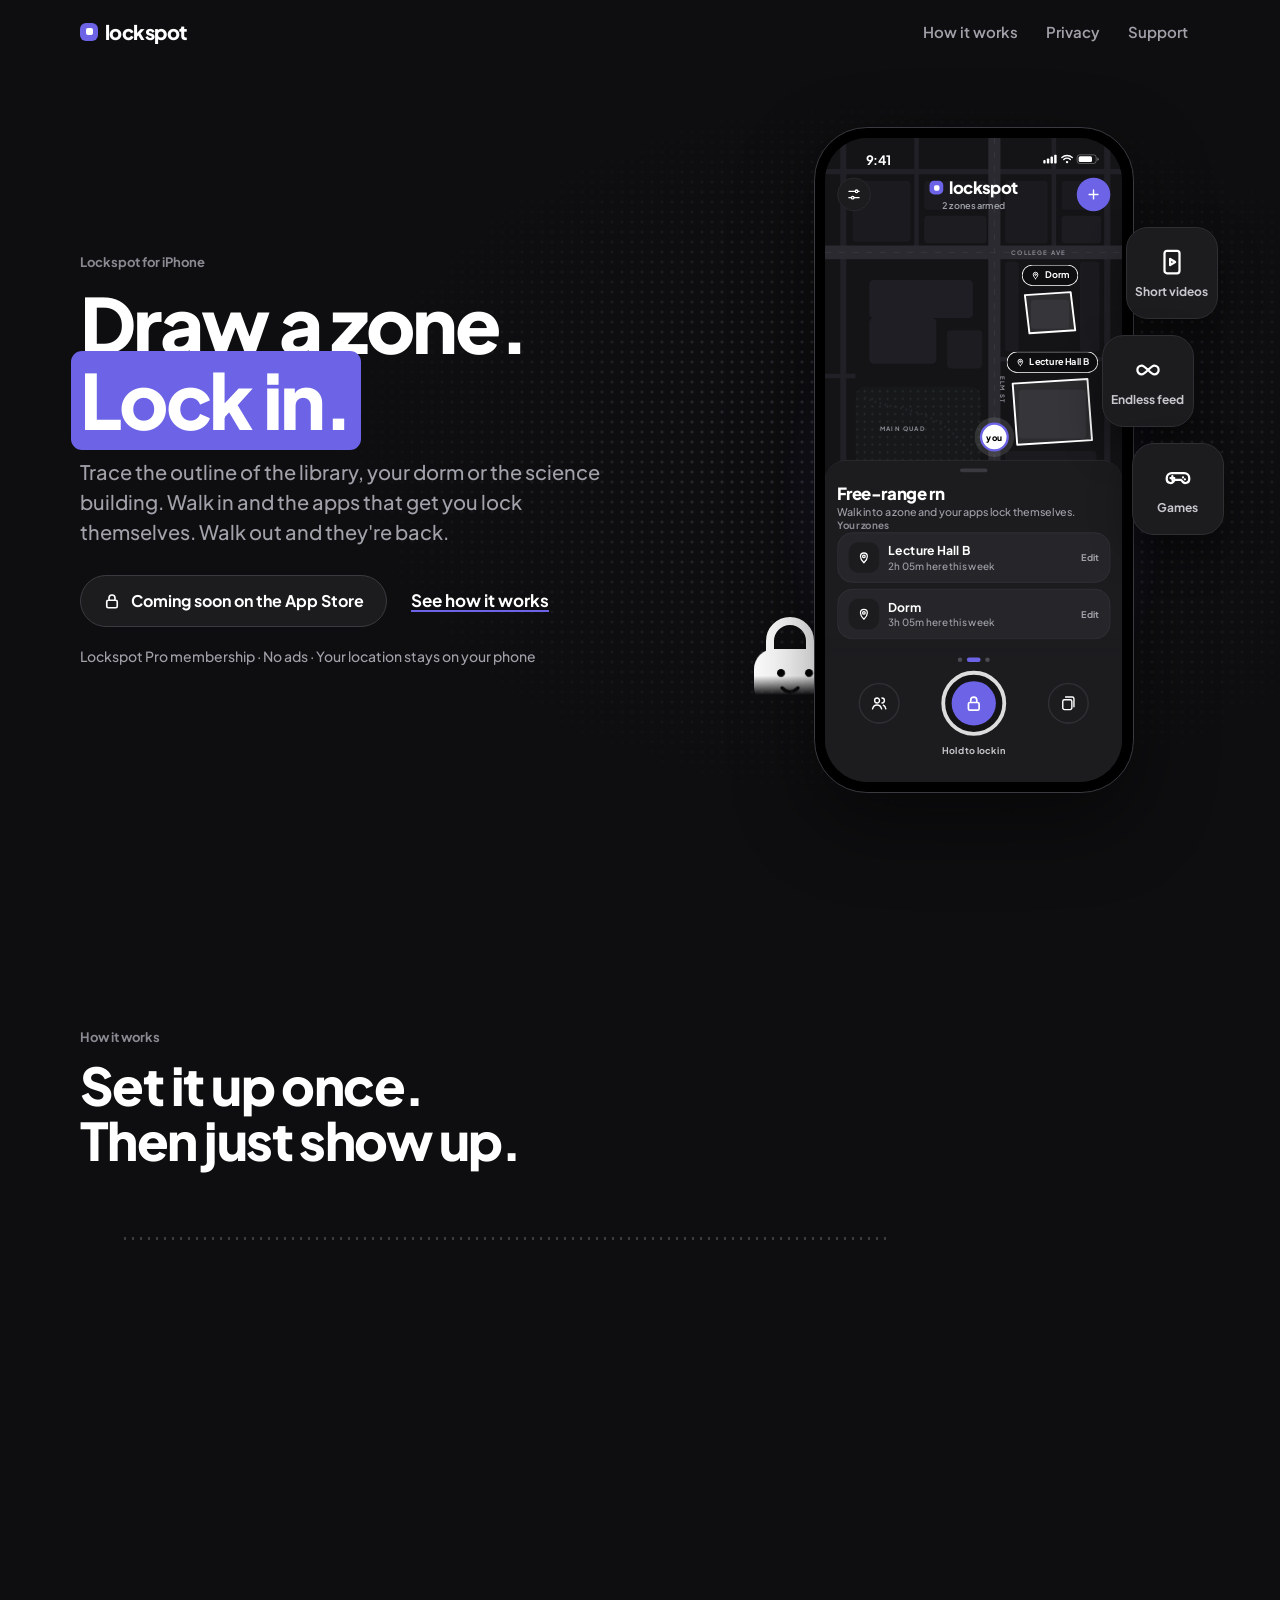
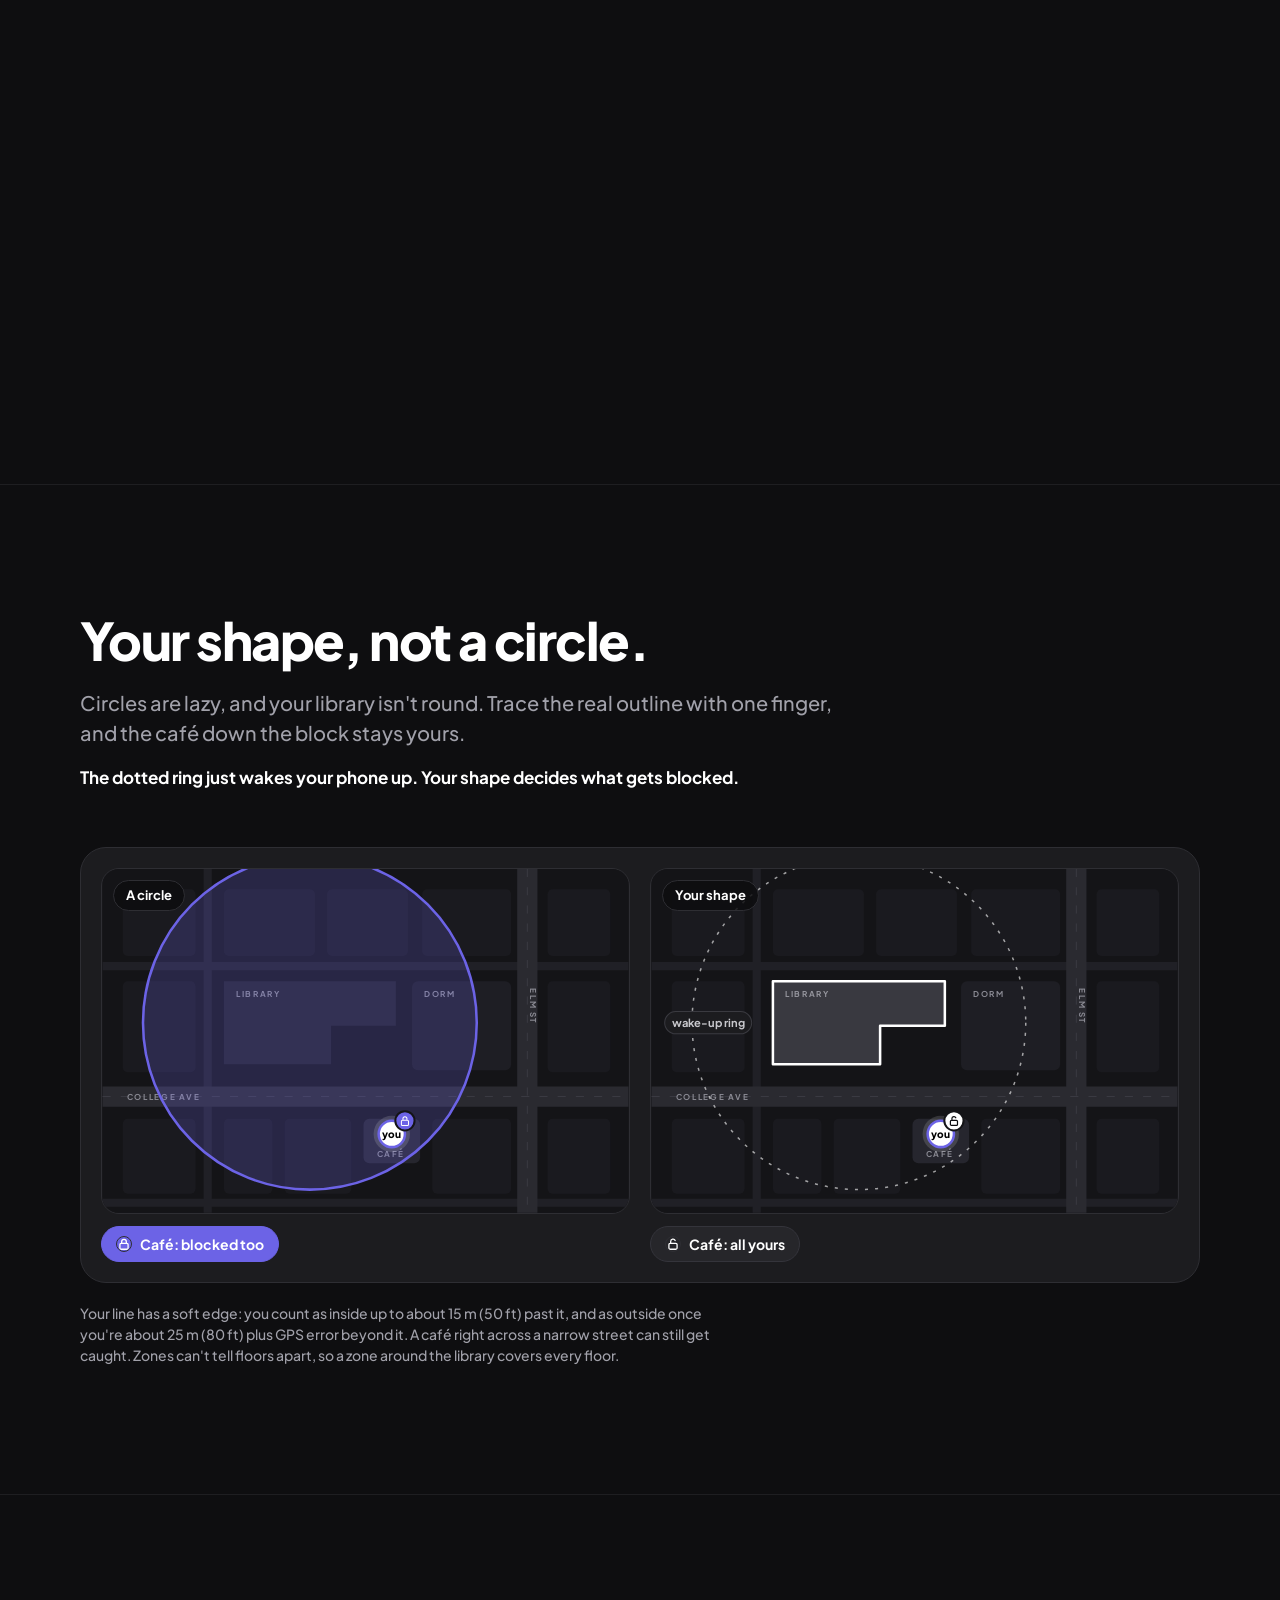
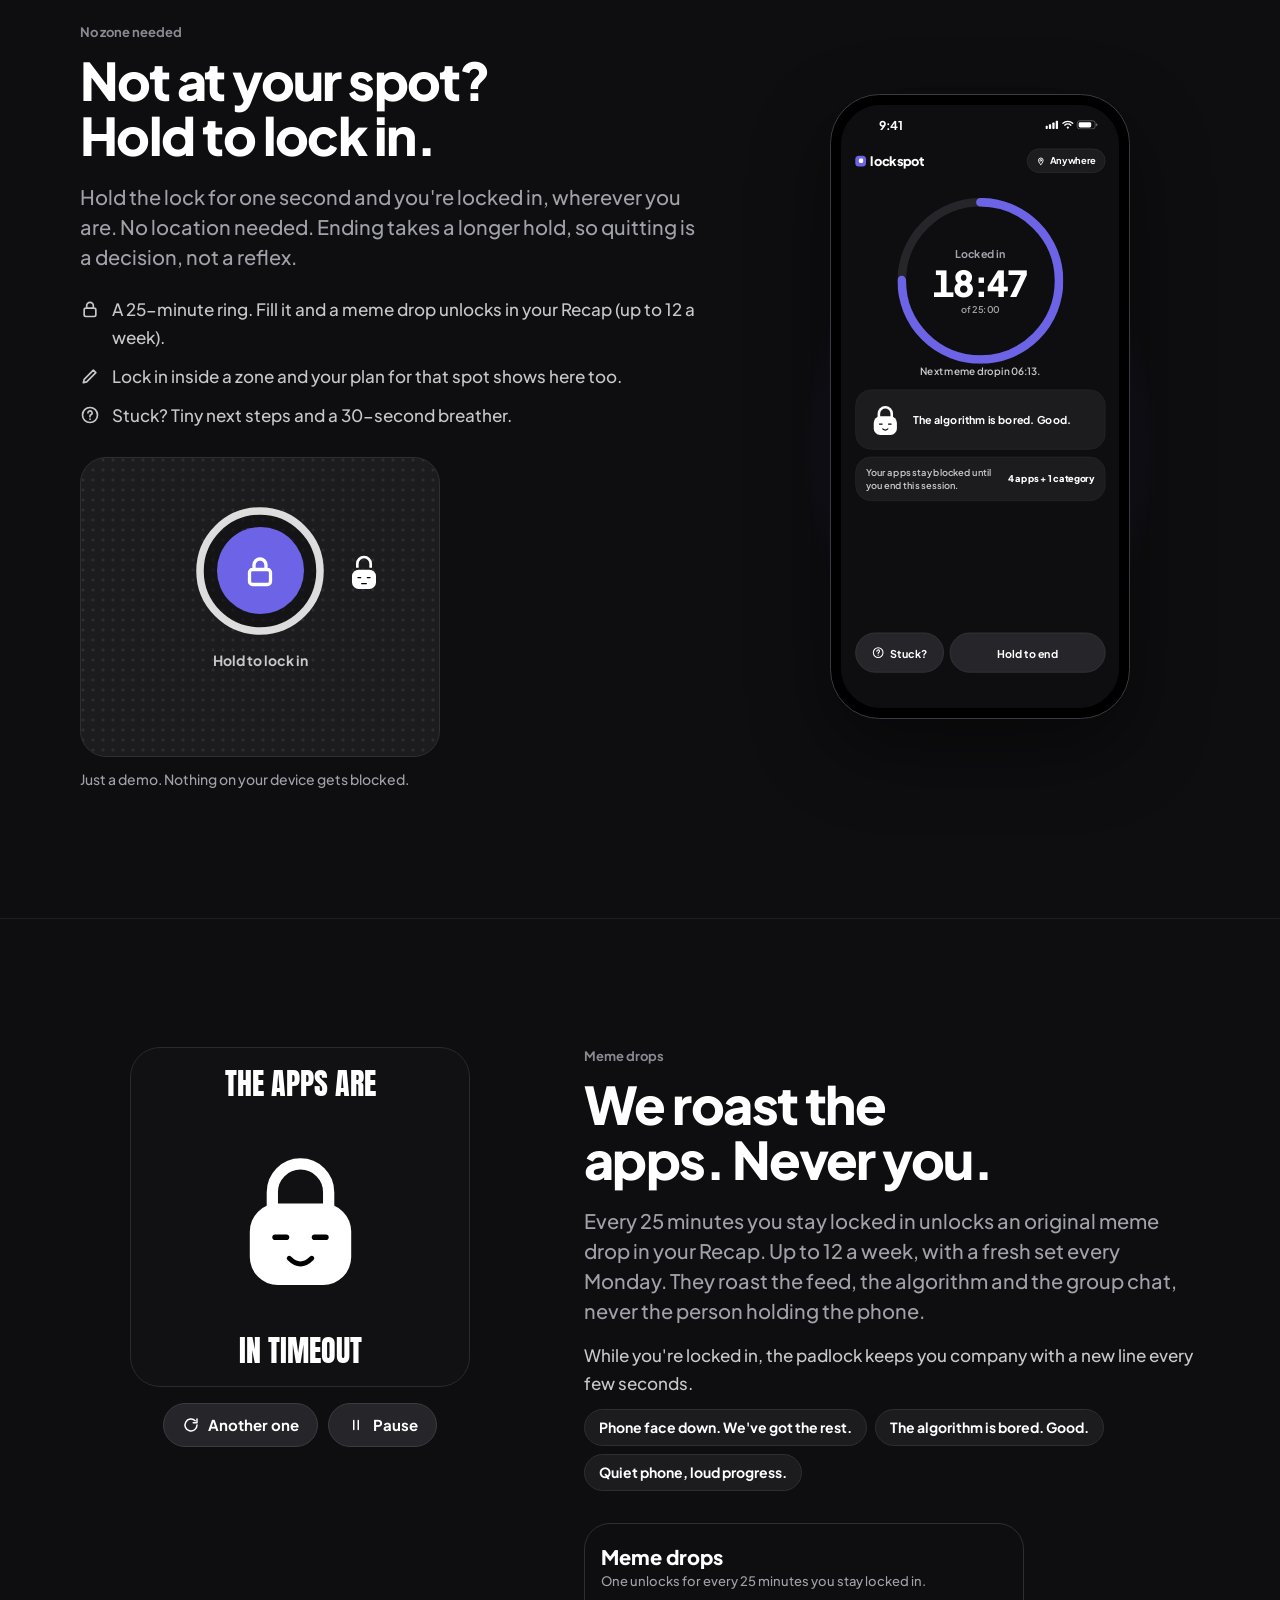
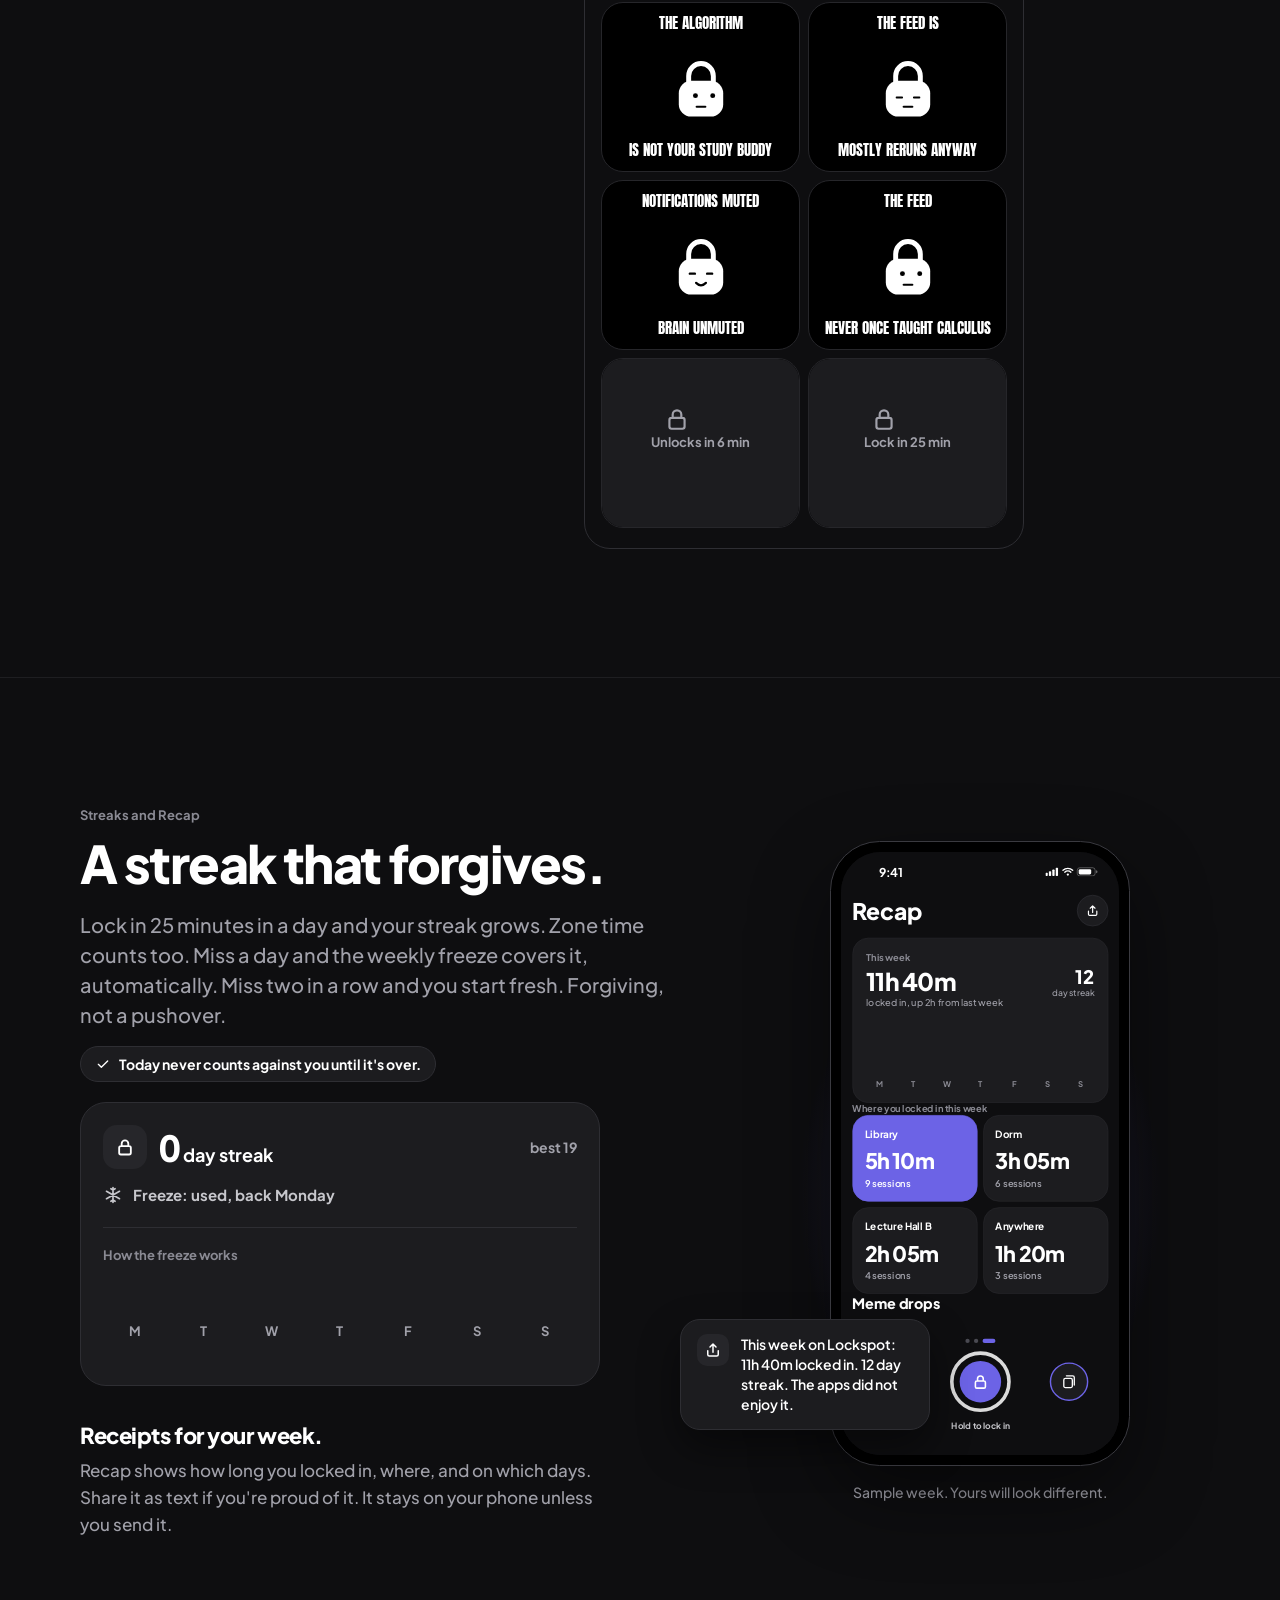
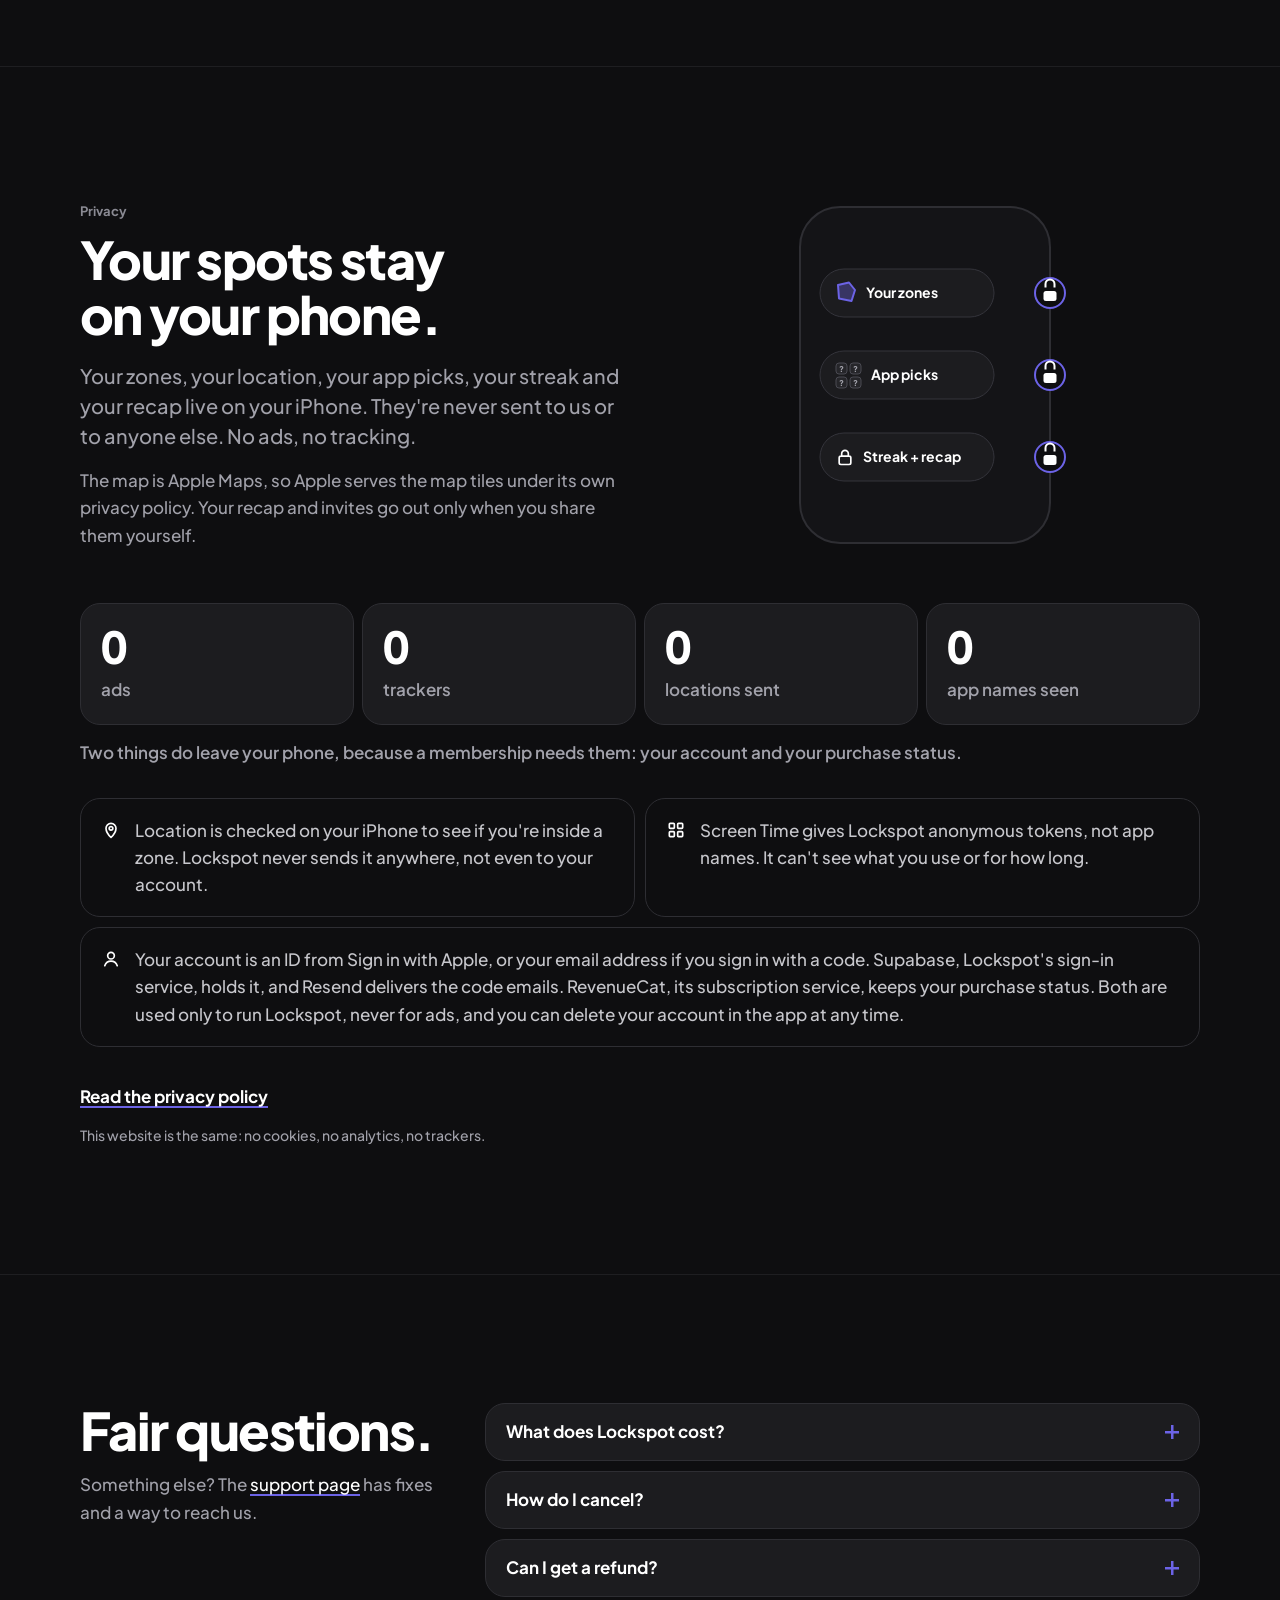
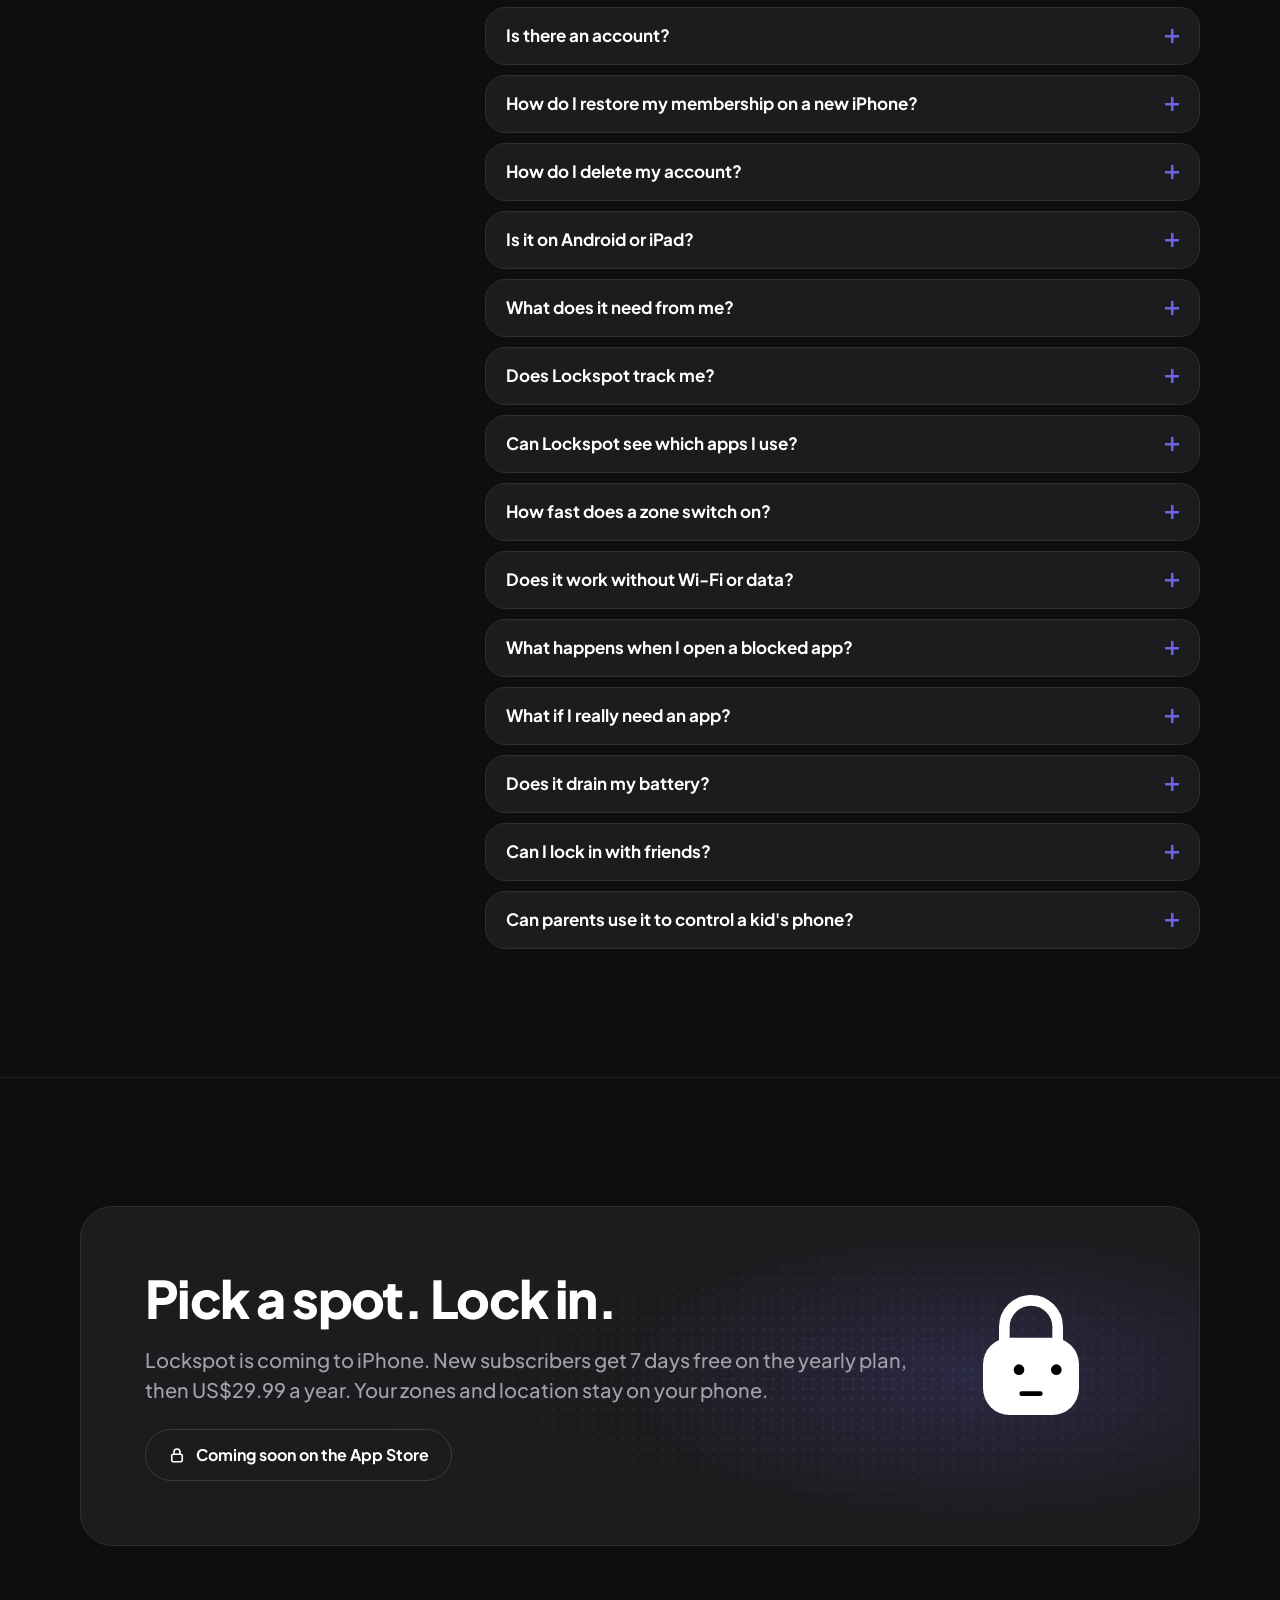
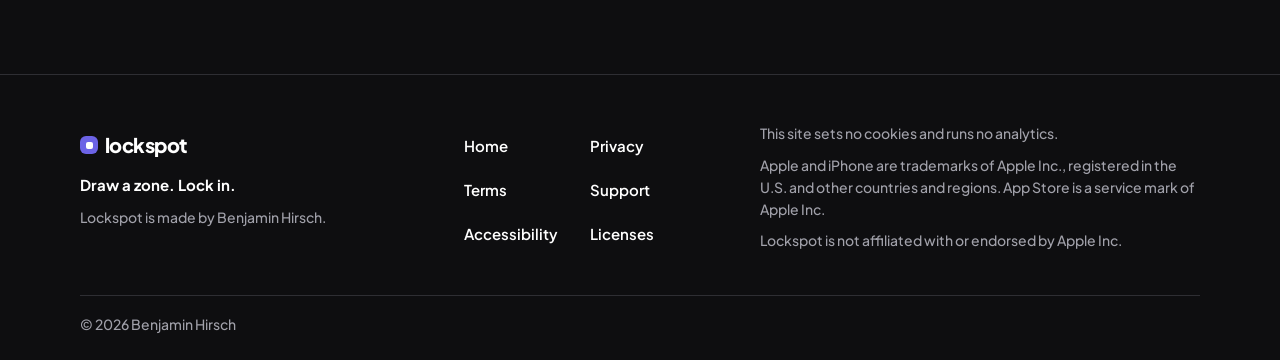
==== commit cca20bf9: "Privacy: name Resend as the sender of sign-in code emails Co-Authored-By: Claude Opus 5.5 <noreply@a" ====
--- a/index.html
+++ b/index.html
@@ -509,7 +509,7 @@
     <ul class="prows" role="list">
       <li><svg class="ic" aria-hidden="true"><use href="#i-pin"/></svg><p>Location is checked on your iPhone to see if you're inside a zone. Lockspot never sends it anywhere, not even to your account.</p></li>
       <li><svg class="ic" aria-hidden="true"><use href="#i-apps"/></svg><p>Screen Time gives Lockspot anonymous tokens, not app names. It can't see what you use or for how long.</p></li>
-      <li class="prows__wide"><svg class="ic" aria-hidden="true"><use href="#i-user"/></svg><p>Your account is an ID from Sign in with Apple, or your email address if you sign in with a code. Supabase, Lockspot's sign-in service, holds it. RevenueCat, its subscription service, keeps your purchase status. Both are used only to run Lockspot, never for ads, and you can delete your account in the app at any time.</p></li>
+      <li class="prows__wide"><svg class="ic" aria-hidden="true"><use href="#i-user"/></svg><p>Your account is an ID from Sign in with Apple, or your email address if you sign in with a code. Supabase, Lockspot's sign-in service, holds it, and Resend delivers the code emails. RevenueCat, its subscription service, keeps your purchase status. Both are used only to run Lockspot, never for ads, and you can delete your account in the app at any time.</p></li>
     </ul>
     <p class="priv__more"><a class="text-link" href="privacy/">Read the privacy policy</a></p>
     <p class="small muted">This website is the same: no cookies, no analytics, no trackers.</p>
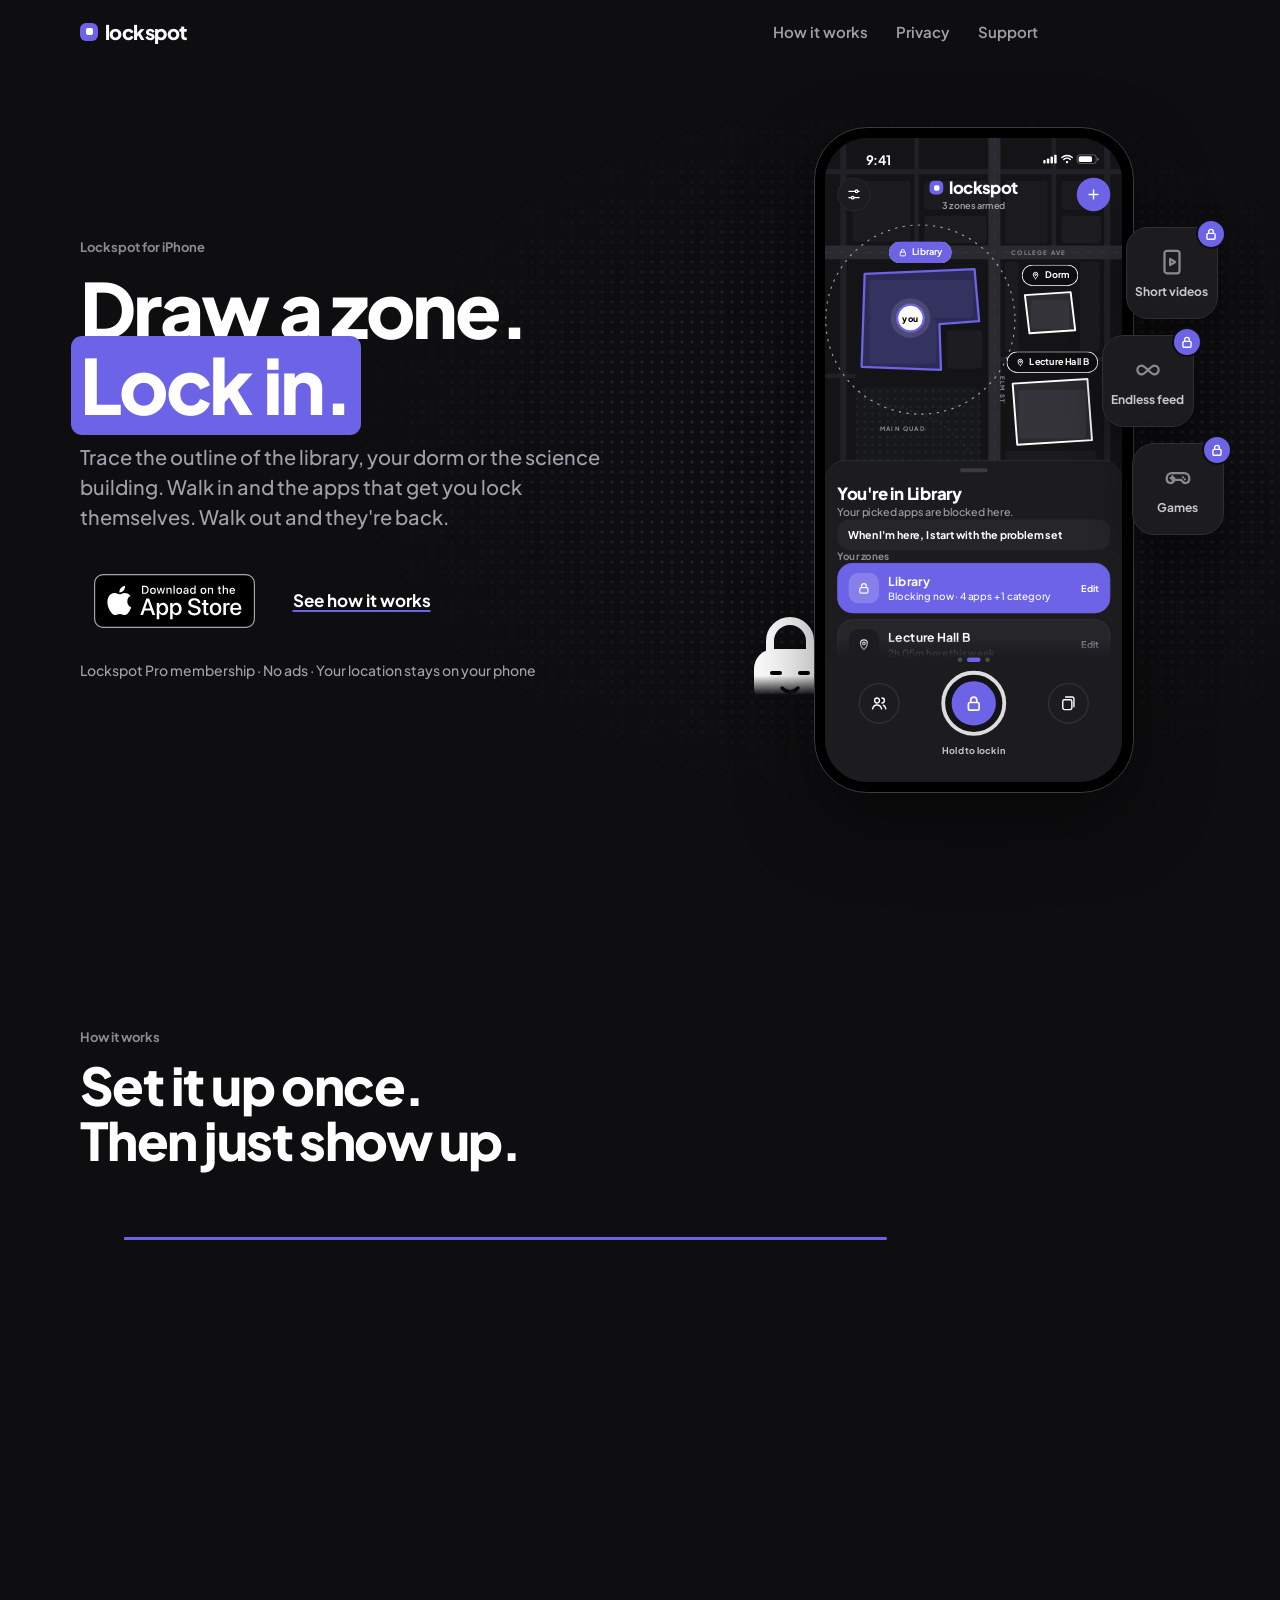
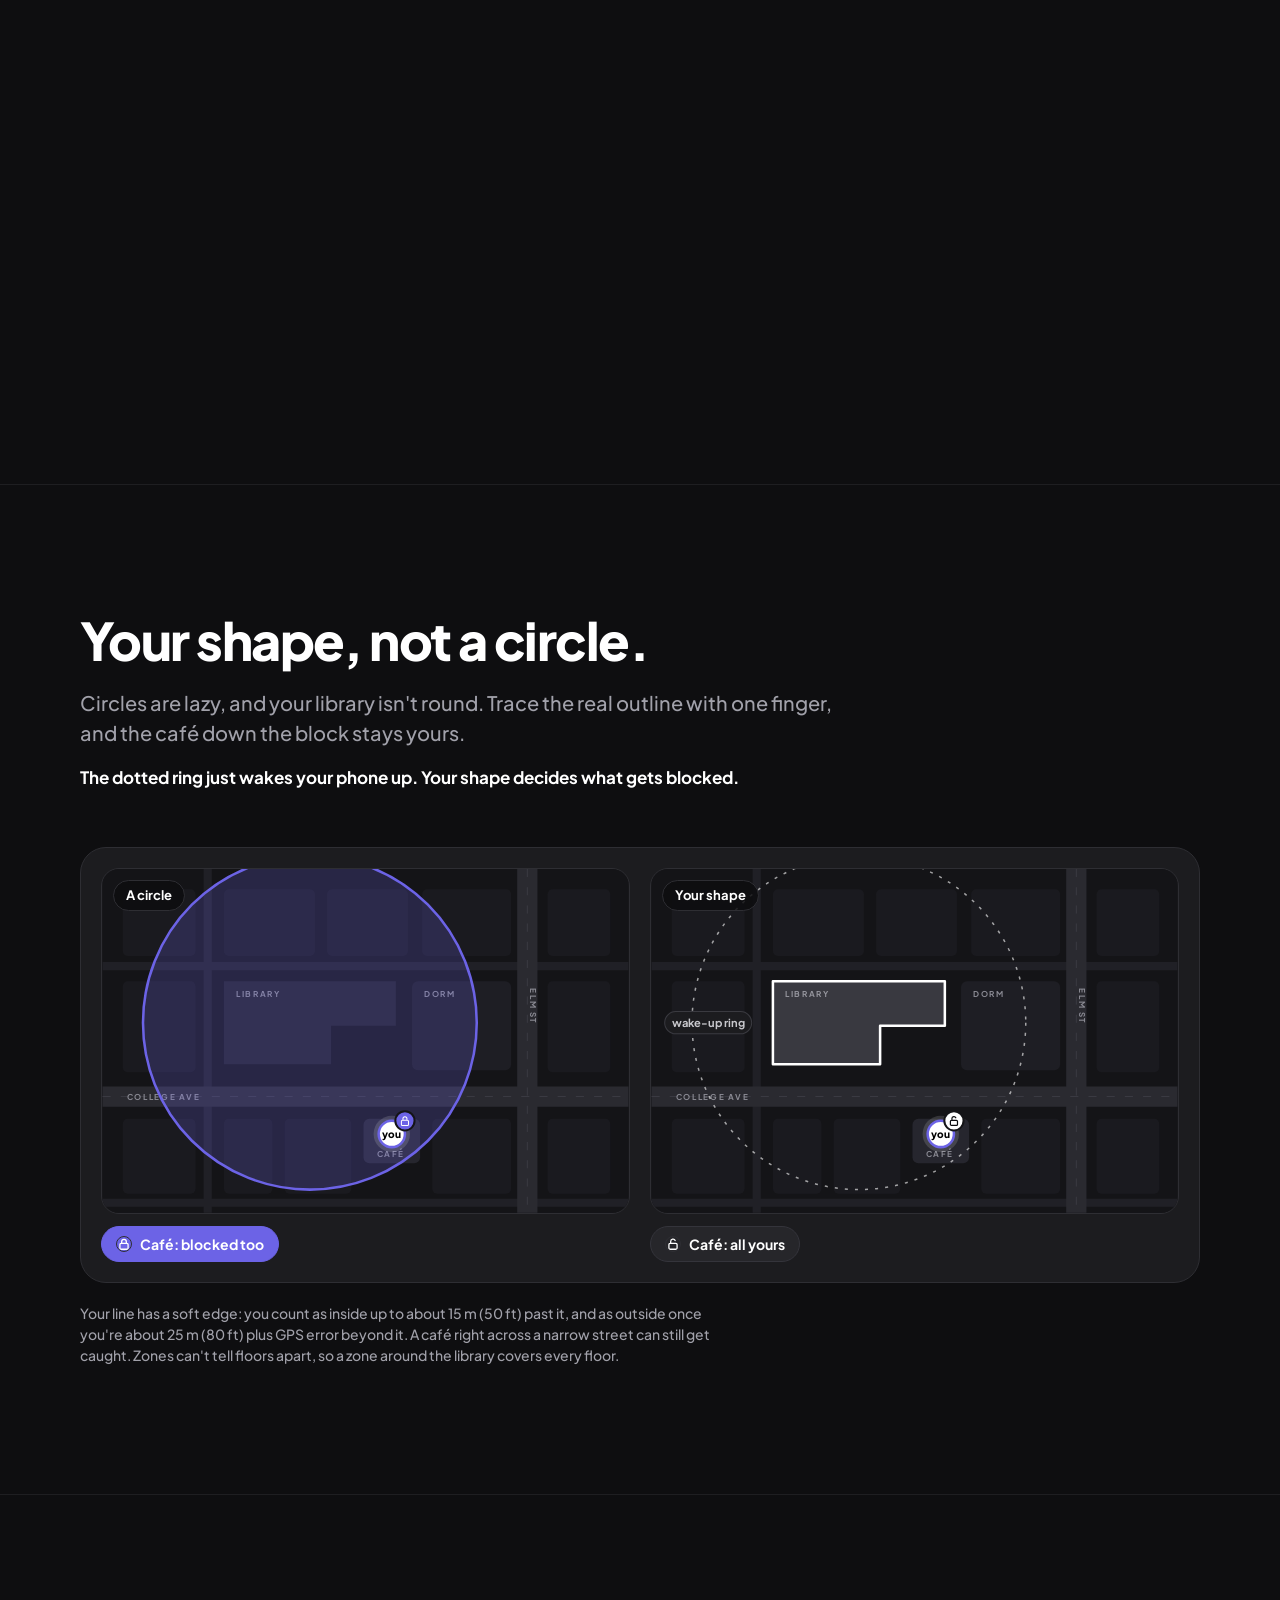
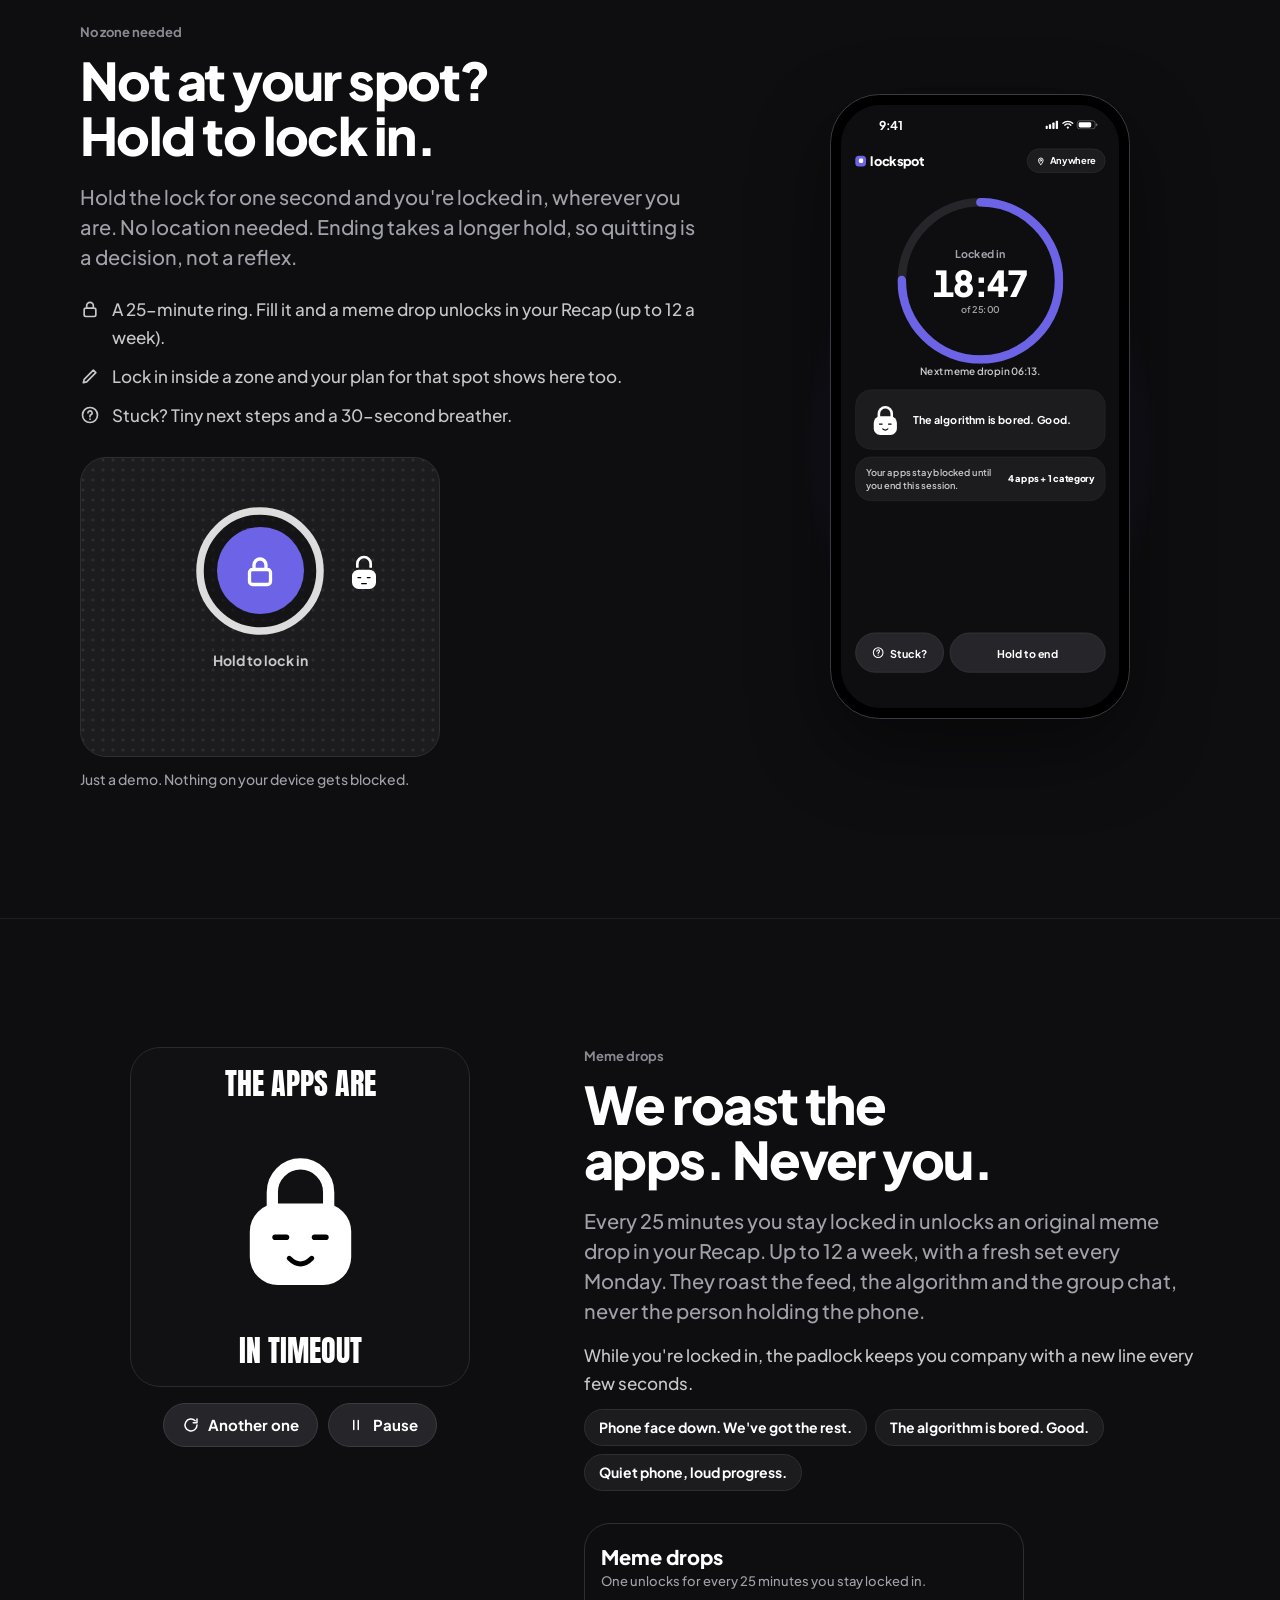
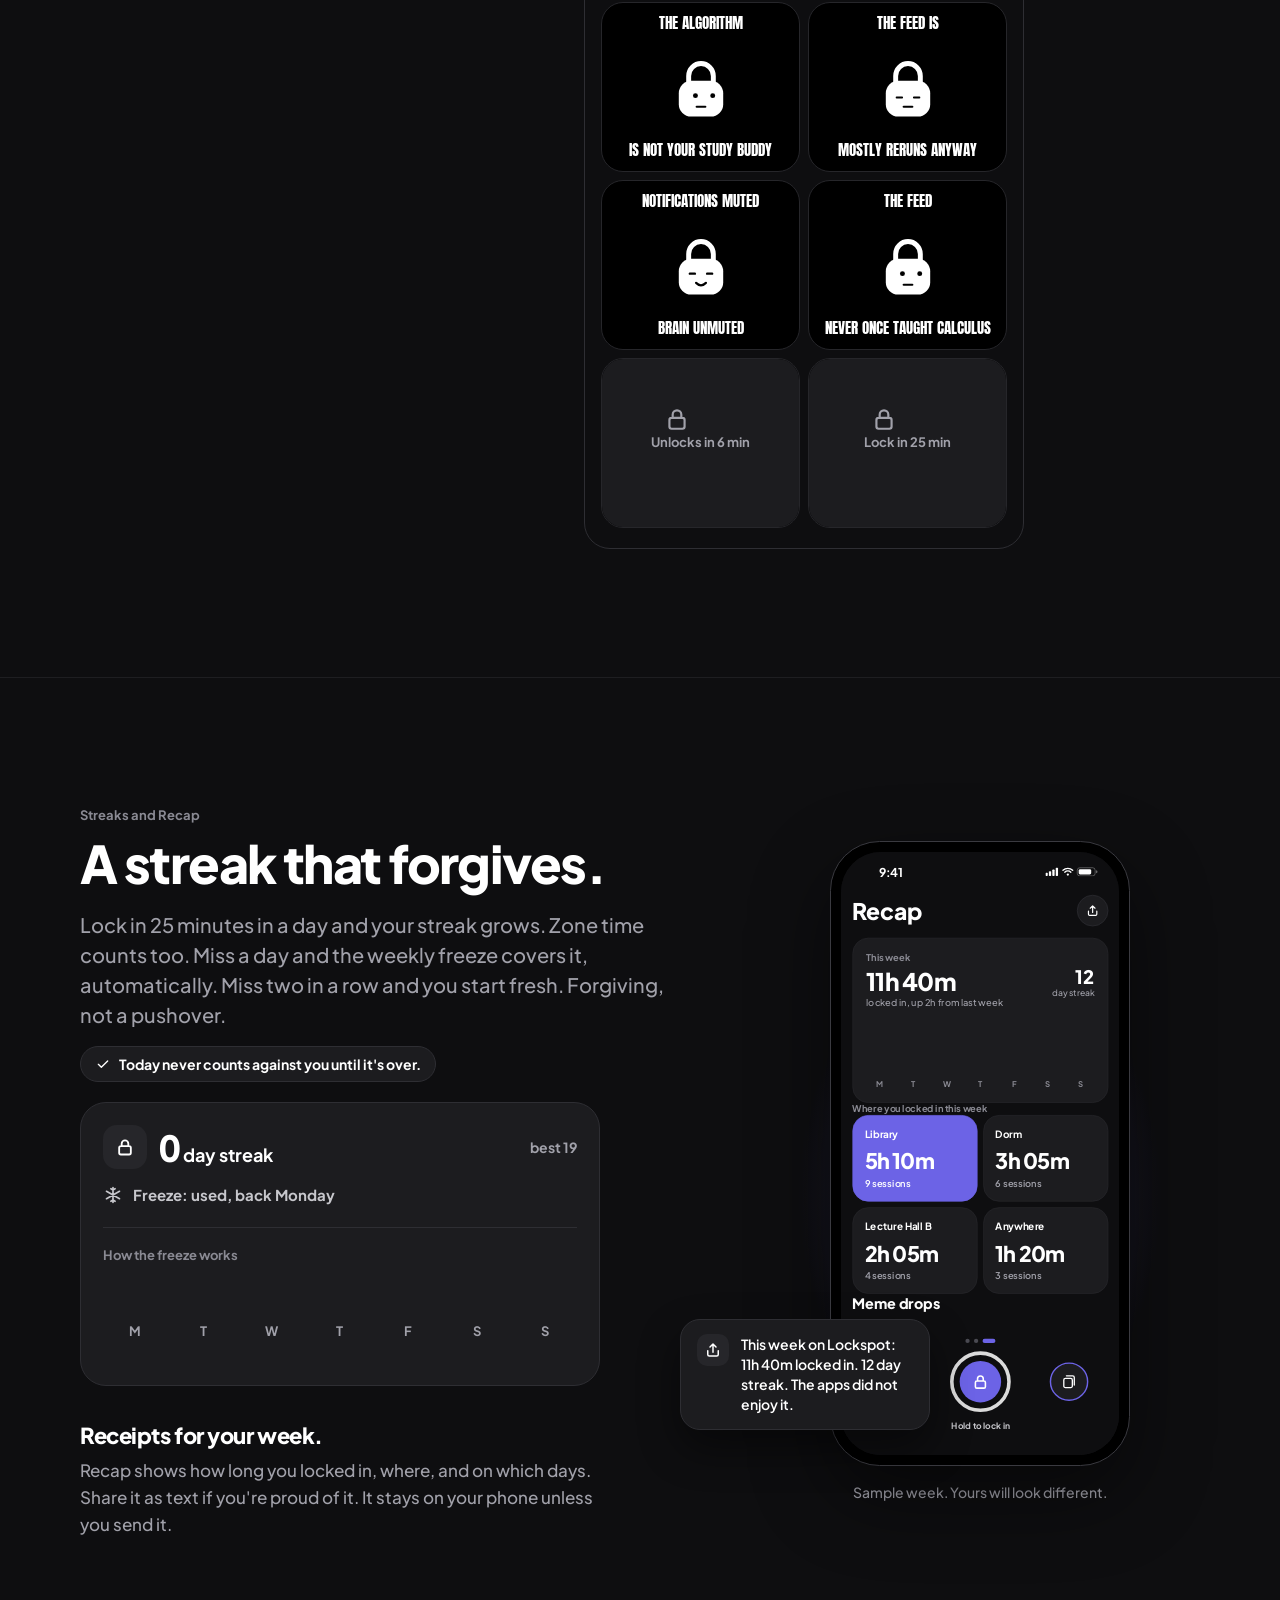
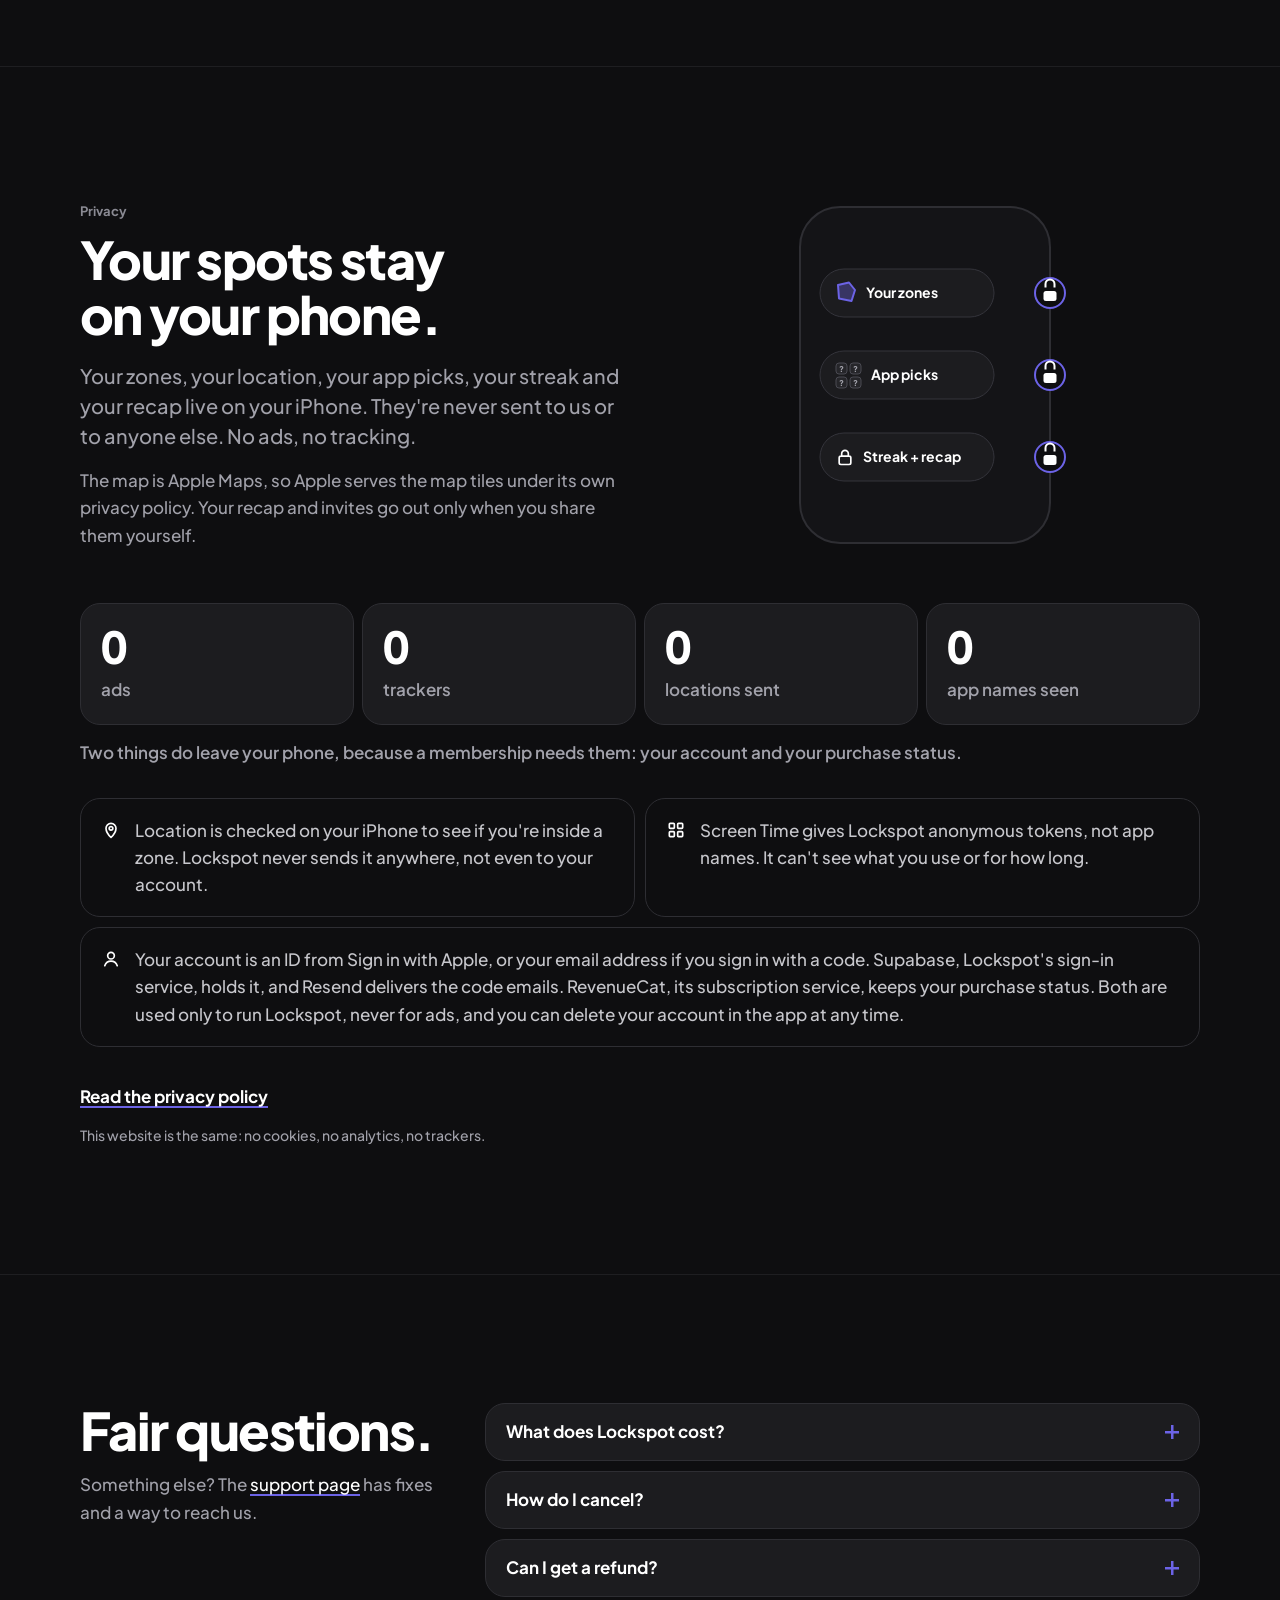
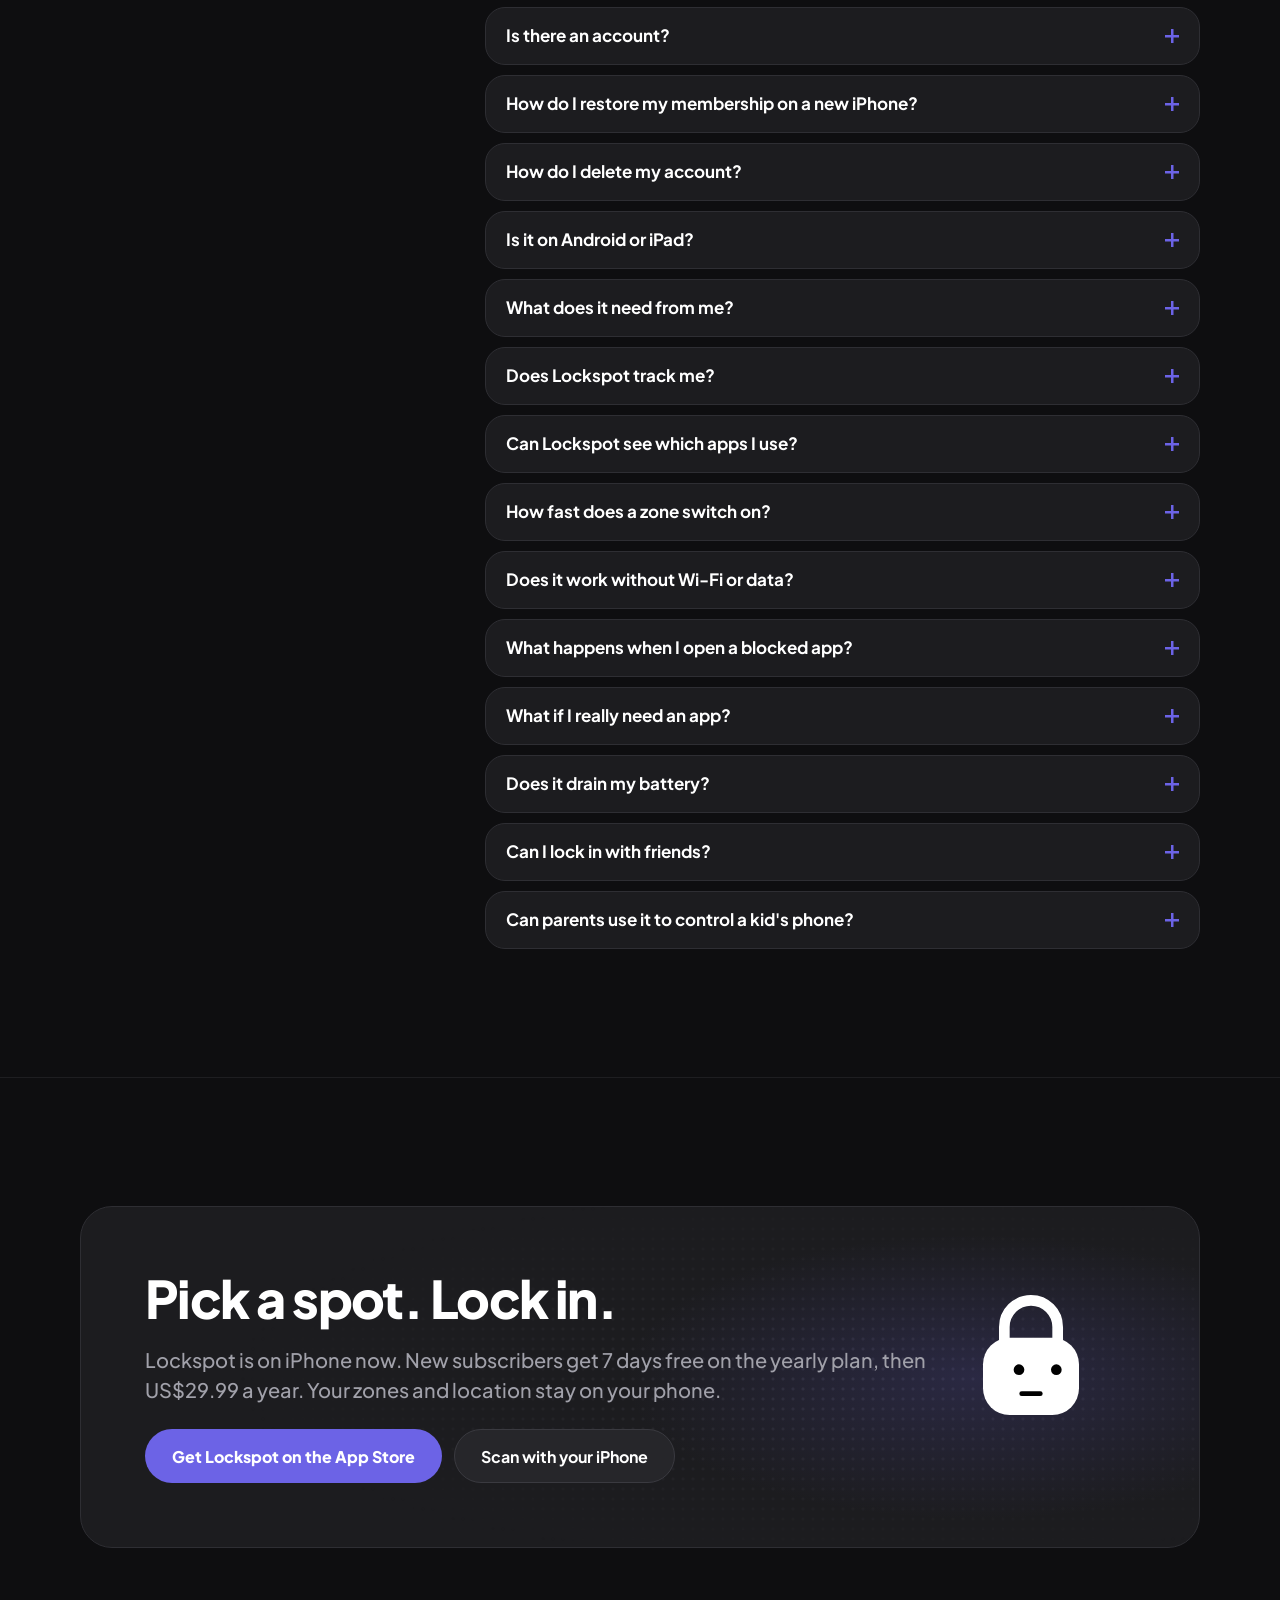
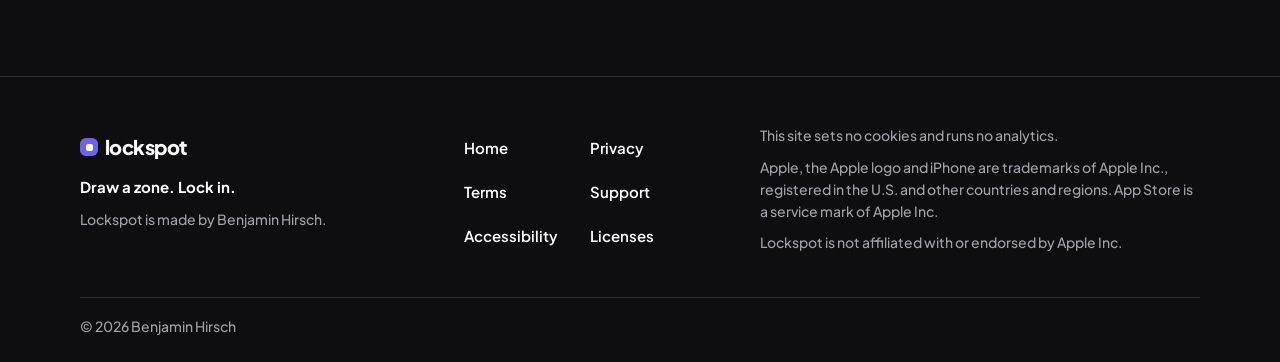
==== commit 3746809d: "Launch: App Store badge, QR code and data-launched on every page but /invite Lockspot is live on the" ====
--- a/index.html
+++ b/index.html
@@ -1,5 +1,5 @@
 <!doctype html>
-<html lang="en" data-launched="false">
+<html lang="en" data-launched="true">
 <head>
 <meta charset="utf-8">
 <meta name="viewport" content="width=device-width, initial-scale=1, viewport-fit=cover">
@@ -7,14 +7,14 @@
 <meta name="referrer" content="no-referrer">
 <title>Lockspot: block distracting apps where you study</title>
 <meta name="description" content="Lockspot for iPhone blocks the apps you pick while you're inside a spot you drew on the map. Your zones and location stay on your phone. Requires a Lockspot Pro membership.">
-<link rel="canonical" href="https://bthirsch613.github.io/lockspot-site/">
+<link rel="canonical" href="https://getlockspot.com/">
 <meta name="theme-color" content="#0E0E10">
 <meta property="og:type" content="website">
 <meta property="og:site_name" content="Lockspot">
 <meta property="og:title" content="Lockspot: draw a zone, lock in">
 <meta property="og:description" content="Lockspot for iPhone blocks the apps you pick while you're inside a spot you drew on the map. Your zones and location stay on your phone. Requires a Lockspot Pro membership.">
-<meta property="og:url" content="https://bthirsch613.github.io/lockspot-site/">
-<meta property="og:image" content="https://bthirsch613.github.io/lockspot-site/assets/img/og.png">
+<meta property="og:url" content="https://getlockspot.com/">
+<meta property="og:image" content="https://getlockspot.com/assets/img/og.png">
 <meta property="og:image:width" content="1200">
 <meta property="og:image:height" content="630">
 <meta property="og:image:alt" content="The Lockspot padlock mascot next to the words Draw a zone. Lock in., with Lockspot's map screen showing a purple zone around the library.">
@@ -29,7 +29,7 @@
 <script src="assets/js-flag.js"></script>
 <script src="assets/site.js" defer></script>
 <script type="application/ld+json">
-{"@context":"https://schema.org","@type":"SoftwareApplication","name":"Lockspot","alternateName":"Lockspot: Lock In Zones","description":"Lockspot for iPhone blocks the apps you pick while you're inside a spot you drew on the map. Your zones and location stay on your phone. Requires a Lockspot Pro membership.","operatingSystem":"iOS","applicationCategory":"UtilitiesApplication","url":"https://bthirsch613.github.io/lockspot-site/","image":"https://bthirsch613.github.io/lockspot-site/assets/img/og.png","author":{"@type":"Person","name":"Benjamin Hirsch"},"featureList":["Zones drawn to your shape","Hold to lock in","Streak with a weekly freeze","If-then plan per zone","Weekly recap","Meme drops"]}
+{"@context":"https://schema.org","@type":"SoftwareApplication","name":"Lockspot","alternateName":"Lockspot: Lock In Zones","description":"Lockspot for iPhone blocks the apps you pick while you're inside a spot you drew on the map. Your zones and location stay on your phone. Requires a Lockspot Pro membership.","operatingSystem":"iOS","applicationCategory":"UtilitiesApplication","url":"https://getlockspot.com/","installUrl":"https://apps.apple.com/us/app/lockspot-lock-in-zones/id6824683190","image":"https://getlockspot.com/assets/img/og.png","author":{"@type":"Person","name":"Benjamin Hirsch"},"featureList":["Zones drawn to your shape","Hold to lock in","Streak with a weekly freeze","If-then plan per zone","Weekly recap","Meme drops"]}
 </script>
 </head>
 <body>
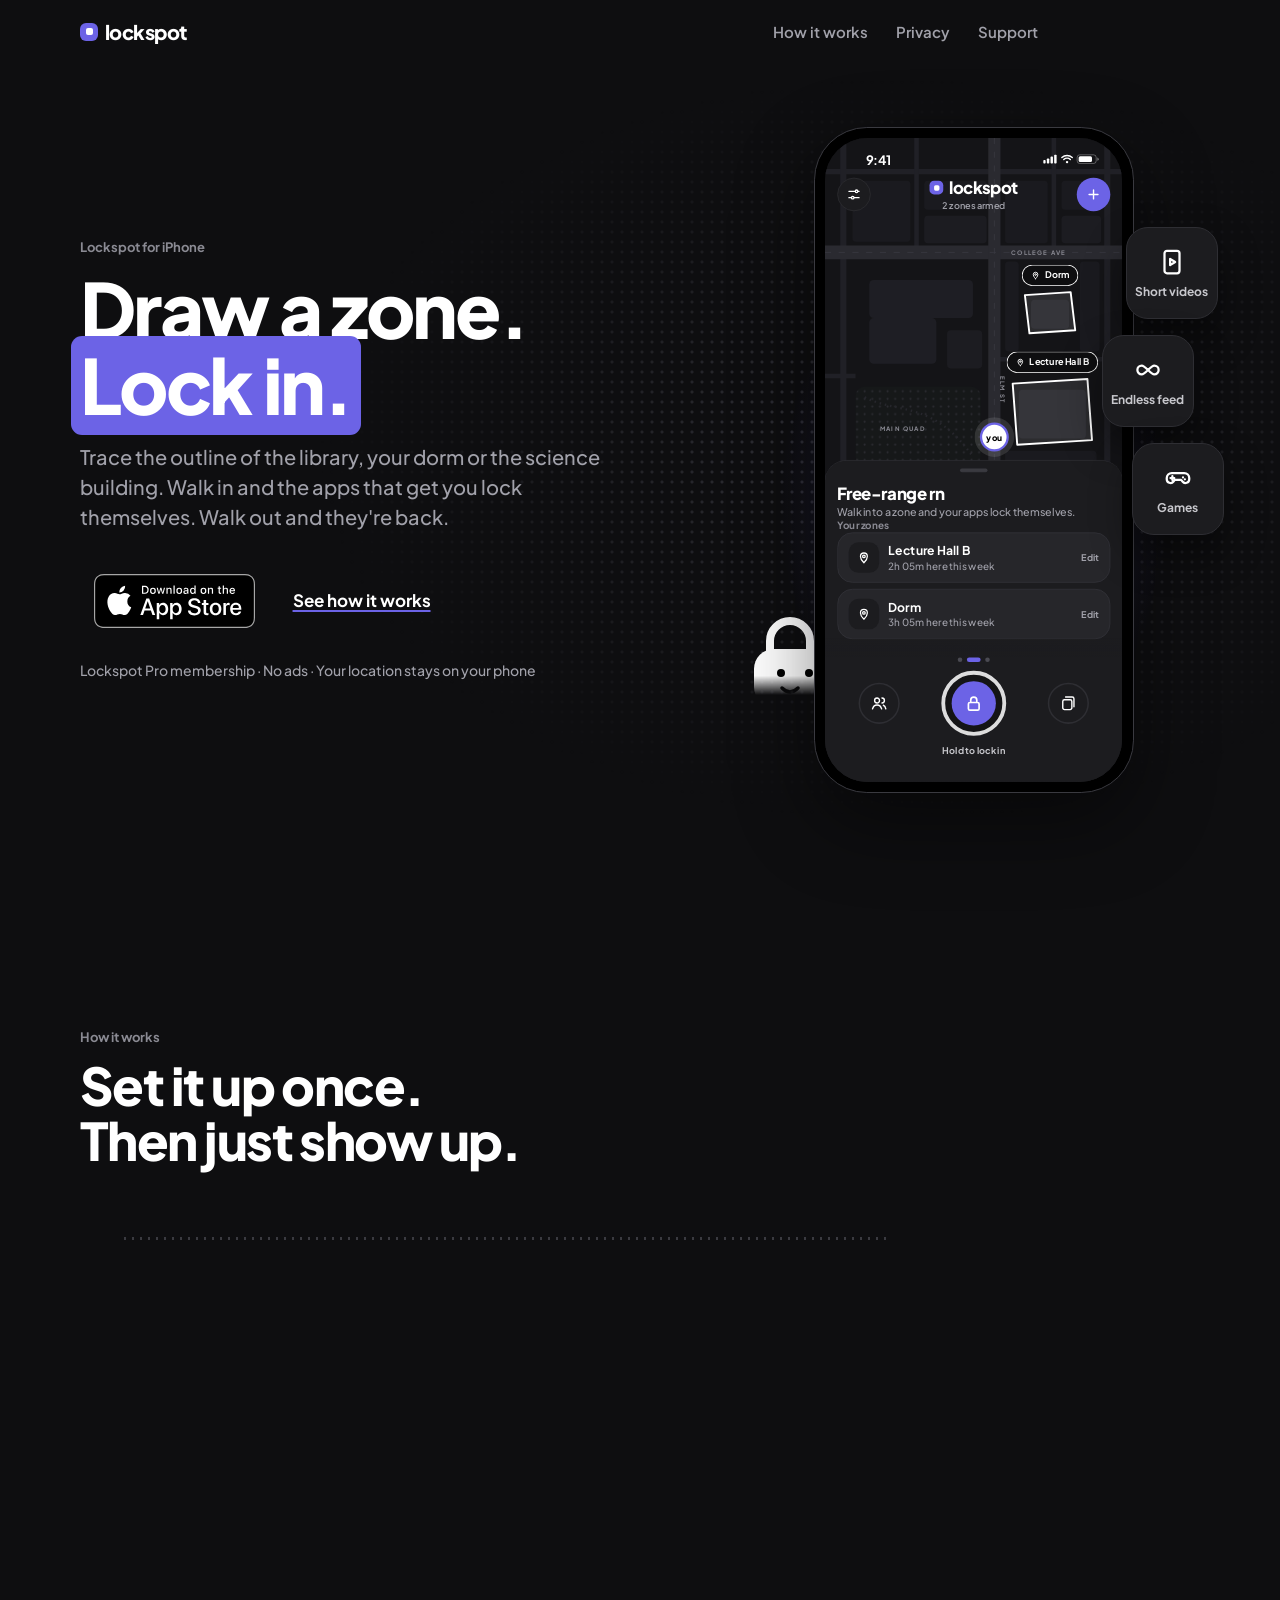
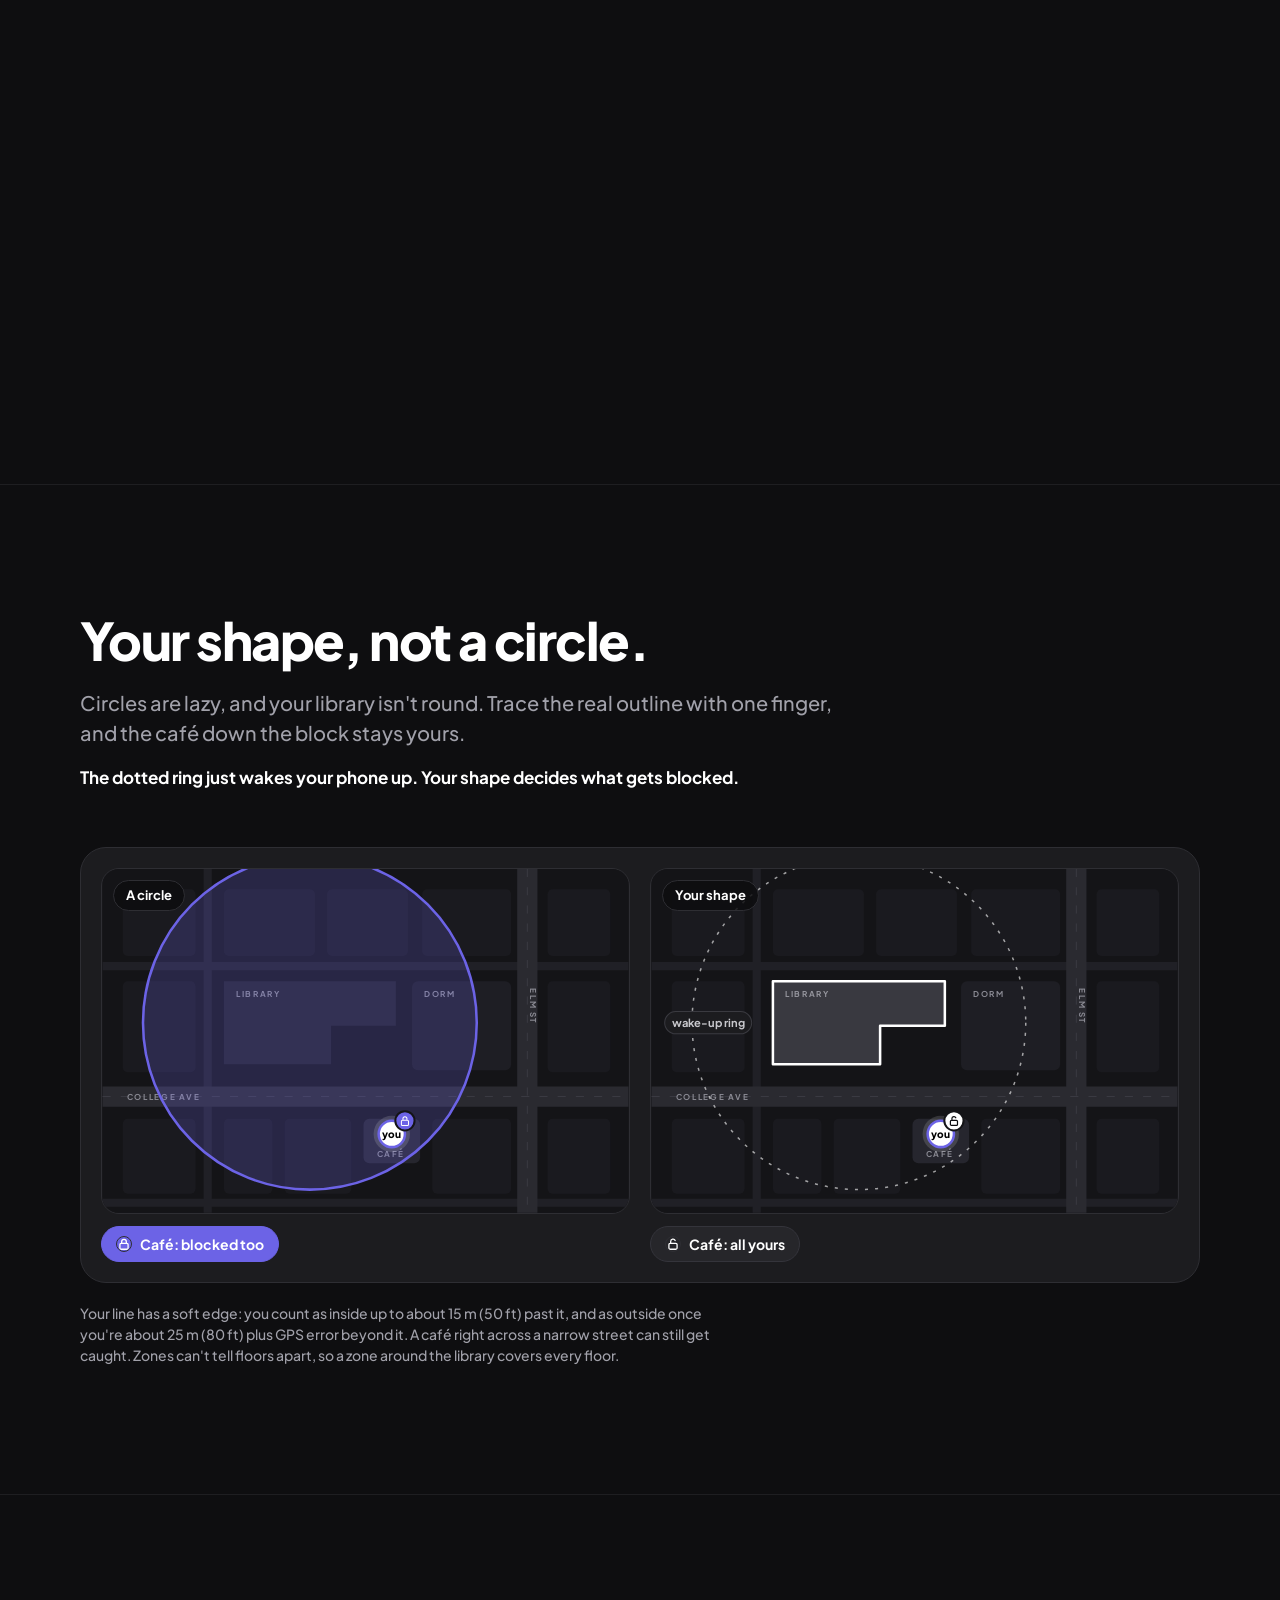
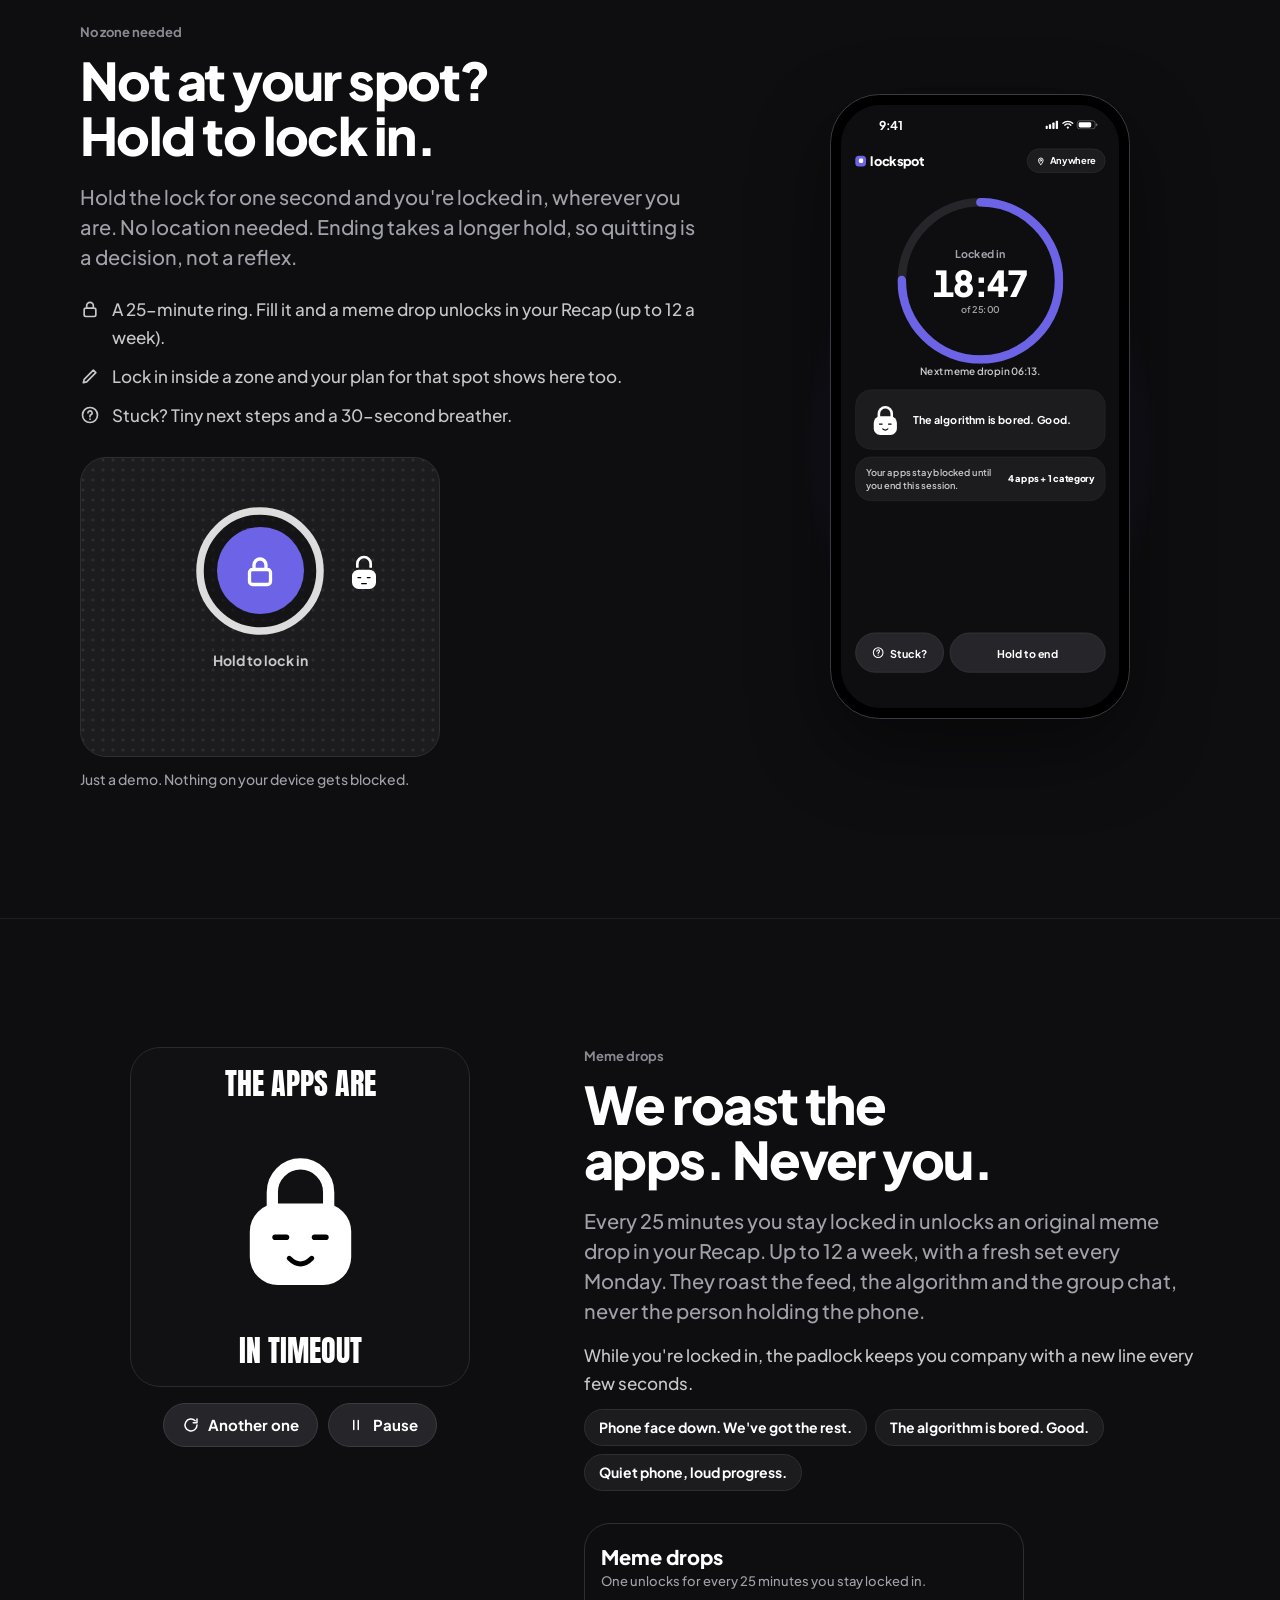
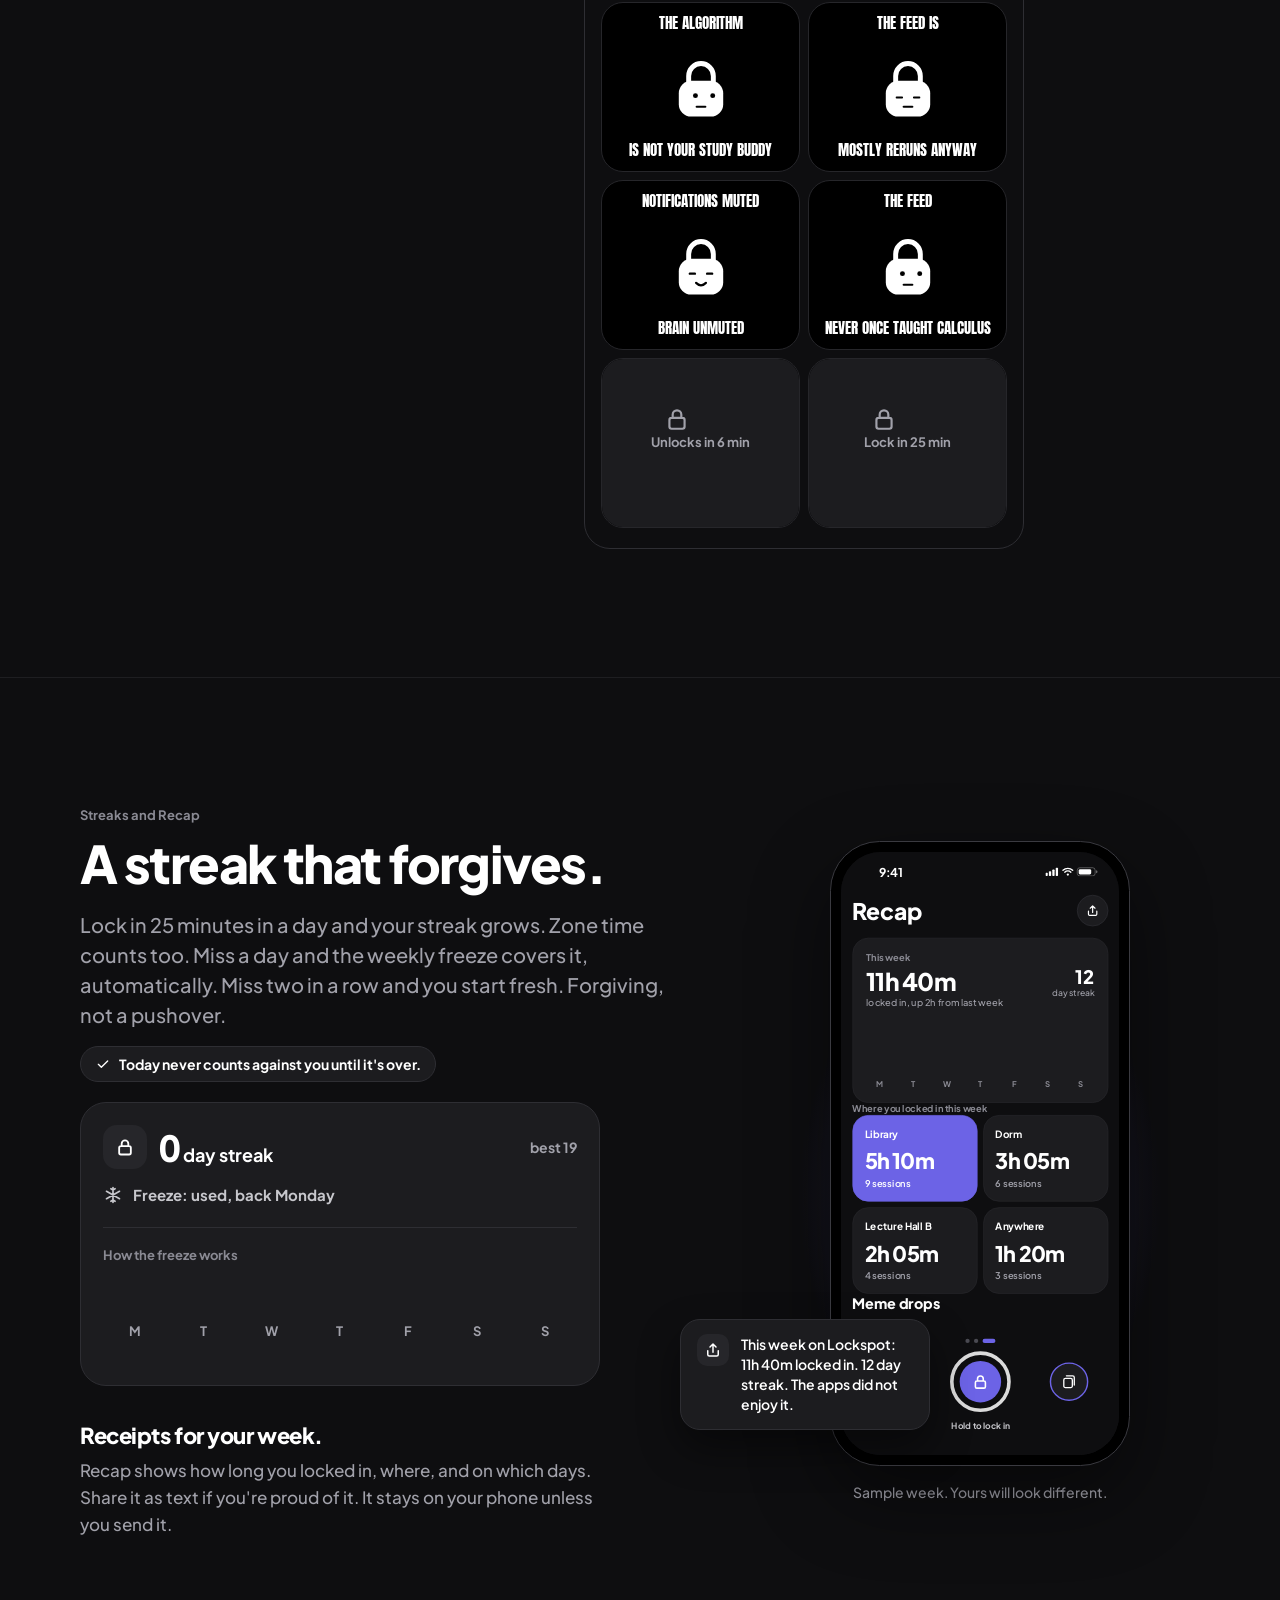
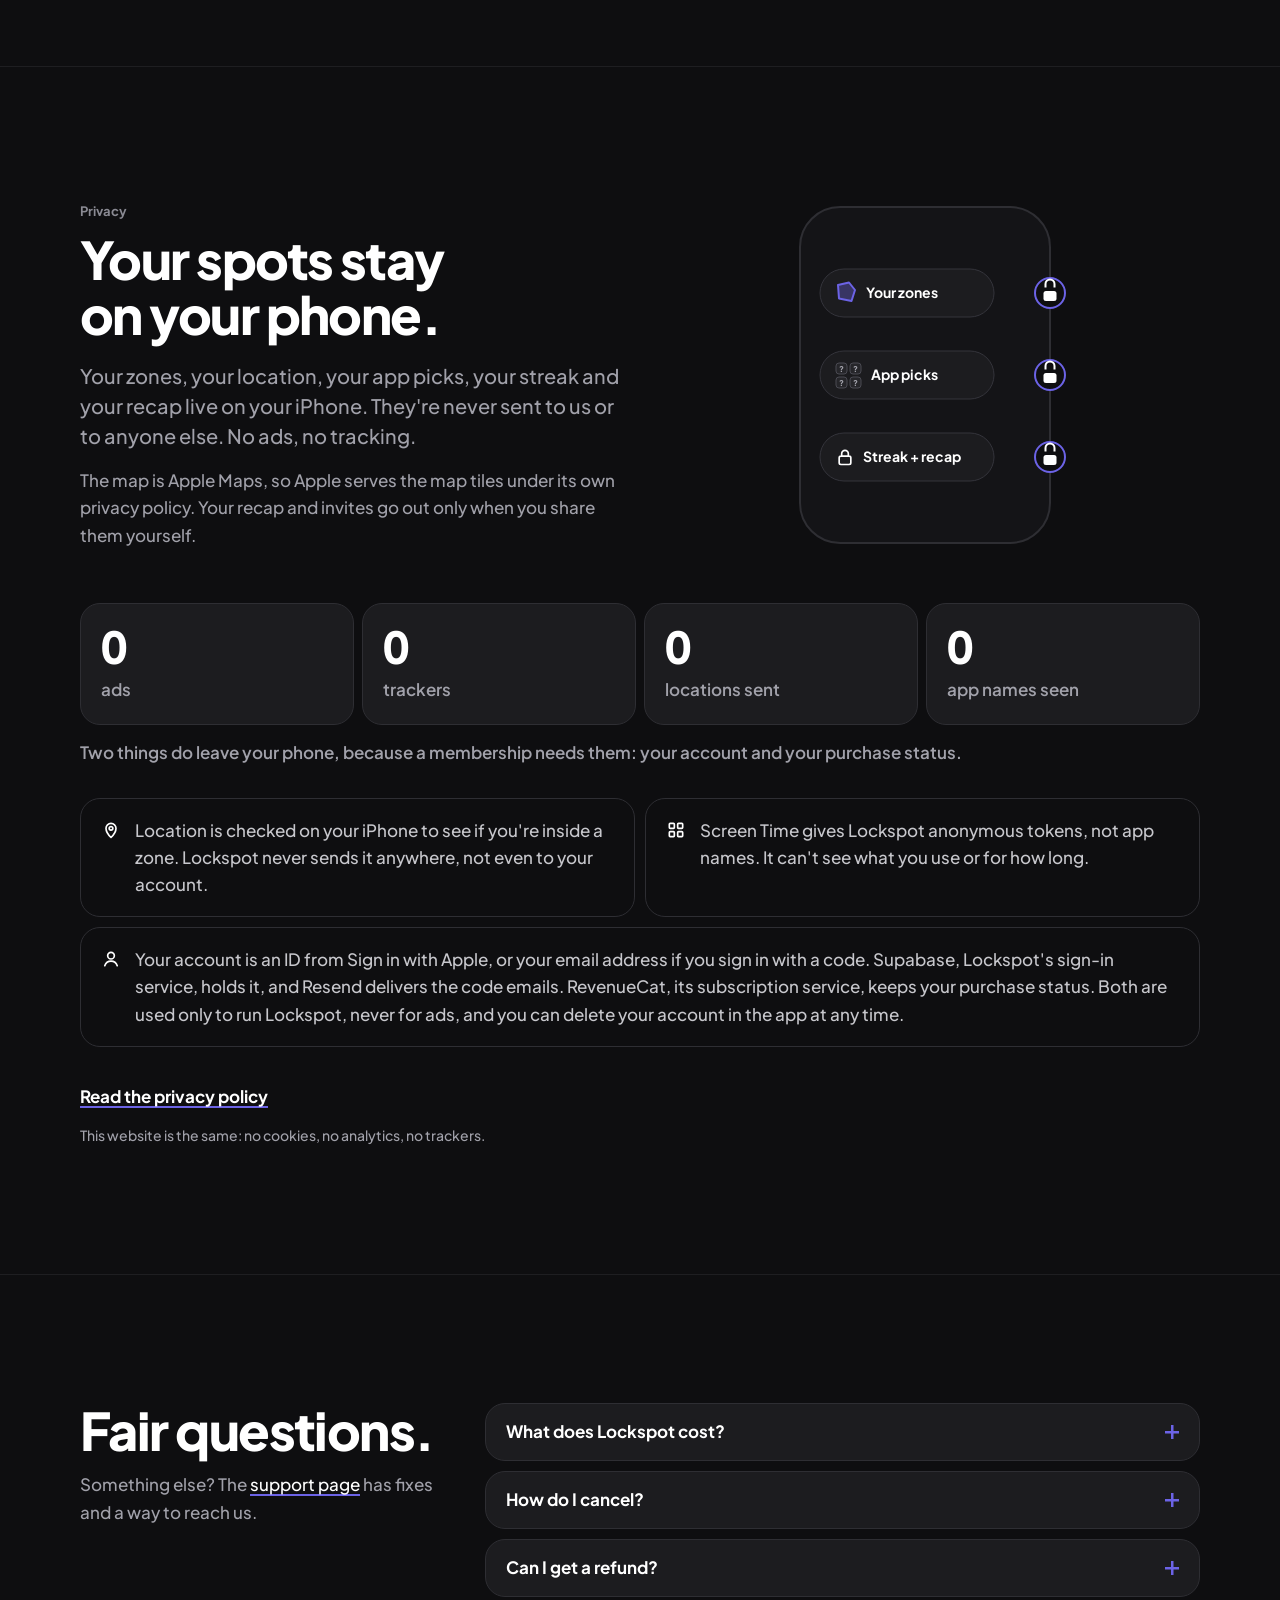
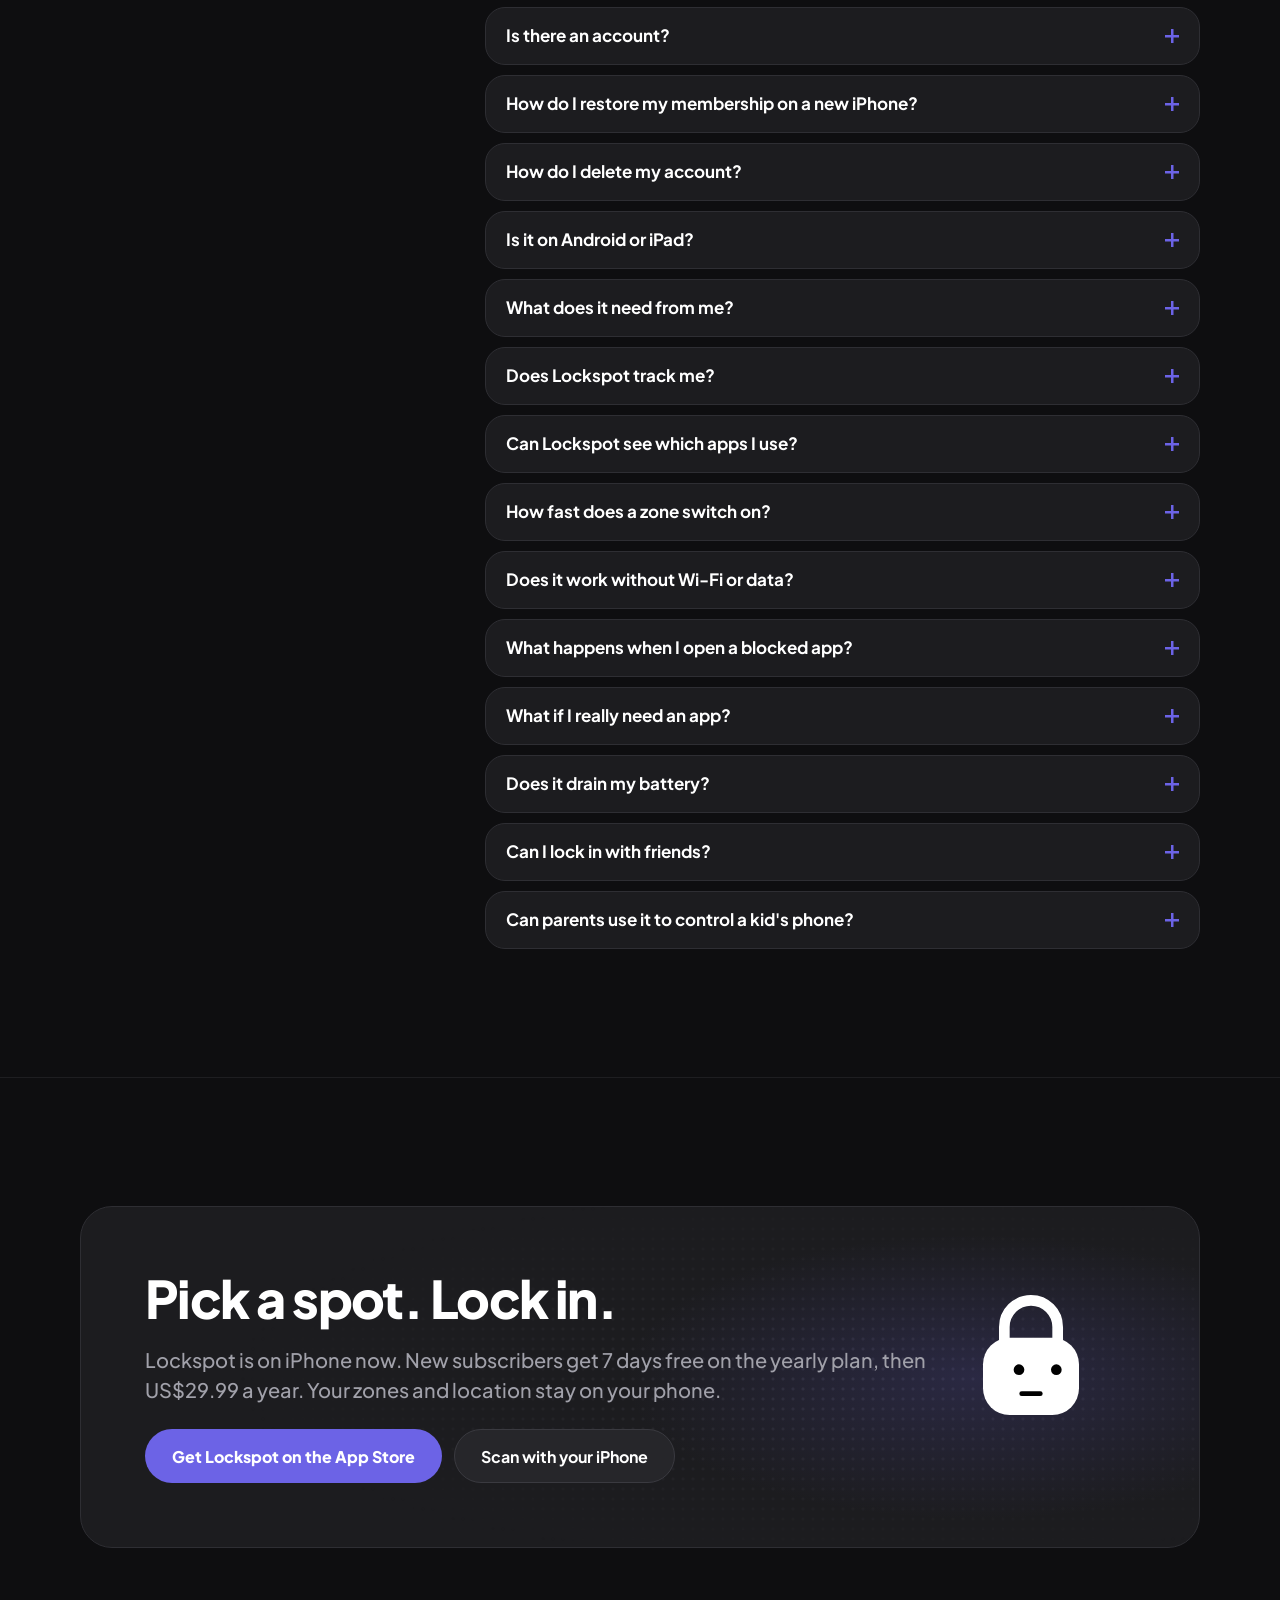
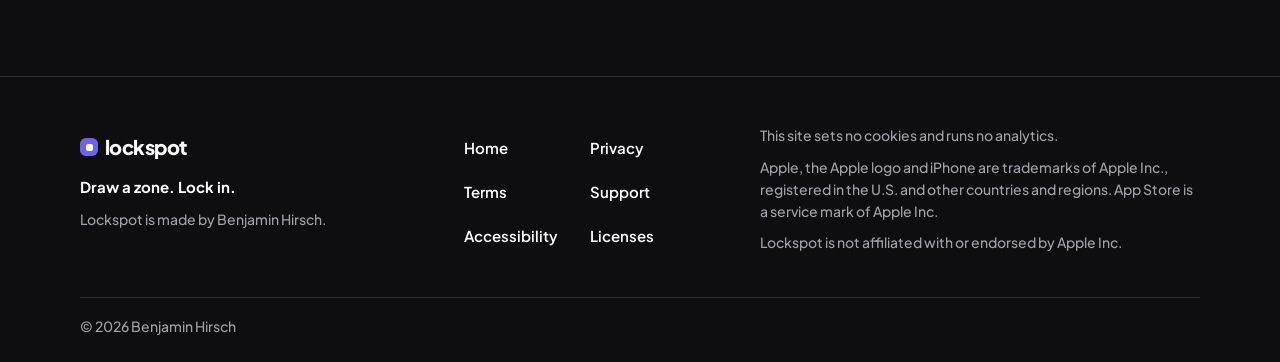
==== commit 8c82c1d7: "Privacy: usage and crash reports (PostHog) from version 1.1 A new "Usage and crash reports" section " ====
--- a/index.html
+++ b/index.html
@@ -531,7 +531,7 @@
       <details><summary>How do I delete my account?</summary><div class="answer"><p>In Lockspot, open Settings &gt; Account &gt; Delete account. If you haven't subscribed, it's also under the Account button at the top right of the membership screen.</p><p>Deleting your account doesn't cancel an App Store subscription, so Lockspot offers to manage that first. Then it deletes your account and your membership record and signs you out.</p></div></details>
       <details><summary>Is it on Android or iPad?</summary><div class="answer"><p>Not right now. Lockspot is just for iPhone. The support page lists the software version it needs.</p></div></details>
       <details><summary>What does it need from me?</summary><div class="answer"><p>An account and a Lockspot Pro membership. Screen Time access, so it can block the apps you pick. For zones, location set to Always with Precise Location on, so zones work while the app is closed. Without location you can still hold to lock in.</p></div></details>
-      <details><summary>Does Lockspot track me?</summary><div class="answer"><p>No. Your iPhone checks your location against your zones right on the phone, and your location never leaves it, not even to your account. Lockspot has no ads, doesn't track you across apps or websites, and doesn't measure how you use the app.</p></div></details>
+      <details><summary>Does Lockspot track me?</summary><div class="answer"><p>No. Your iPhone checks your location against your zones right on the phone, and your location never leaves it, not even to your account. Lockspot has no ads and doesn't track you across apps or websites. From version 1.1 it sends usage and crash reports so we can fix problems, never your location, zones or apps, and you can turn them off in Settings.</p></div></details>
       <details><summary>Can Lockspot see which apps I use?</summary><div class="answer"><p>No. When you pick apps in Apple's Screen Time list, your iPhone gives Lockspot anonymous tokens. Lockspot can block those apps but can't read their names or your usage.</p></div></details>
       <details><summary>How fast does a zone switch on?</summary><div class="answer"><p>With Lockspot open, within seconds. With it closed, usually within 1 to 3 minutes of walking in or out. Indoors, GPS can drift about 15 m, so draw your zone a bit bigger than the building. Zones need to cover at least about 2,000 m², roughly 45 m (150 ft) on each side, and they can't tell floors apart: a zone around the library covers every floor. Low Power Mode, or turning off Background App Refresh, can pause zones. Opening Lockspot catches up.</p></div></details>
       <details><summary>Does it work without Wi-Fi or data?</summary><div class="answer"><p>Mostly. Zone checks and blocking happen on your iPhone and don't use the internet, and Lockspot remembers your membership, so being offline for a while won't lock you out. Signing in, buying or restoring a membership, and drawing a new zone on Apple Maps need a connection. Location can be less exact with weak signal. Hold to lock in works anywhere.</p></div></details>
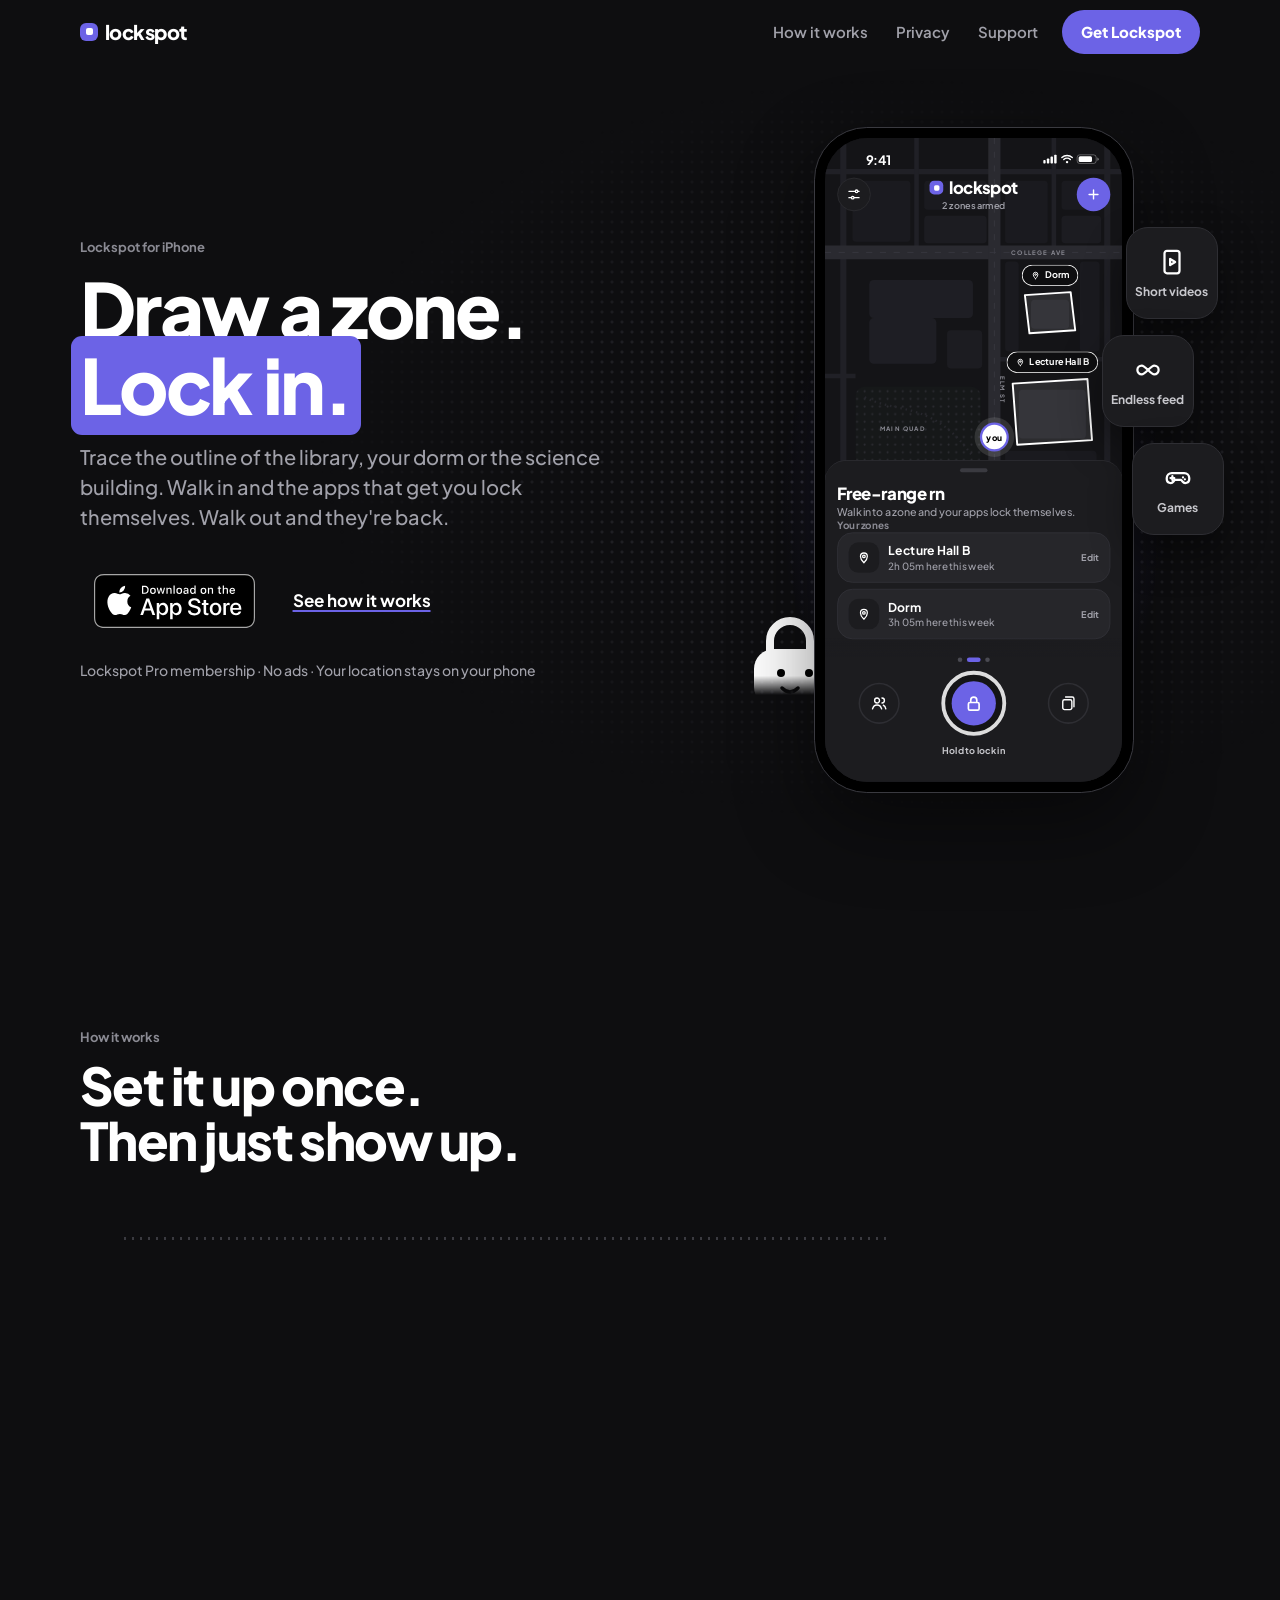
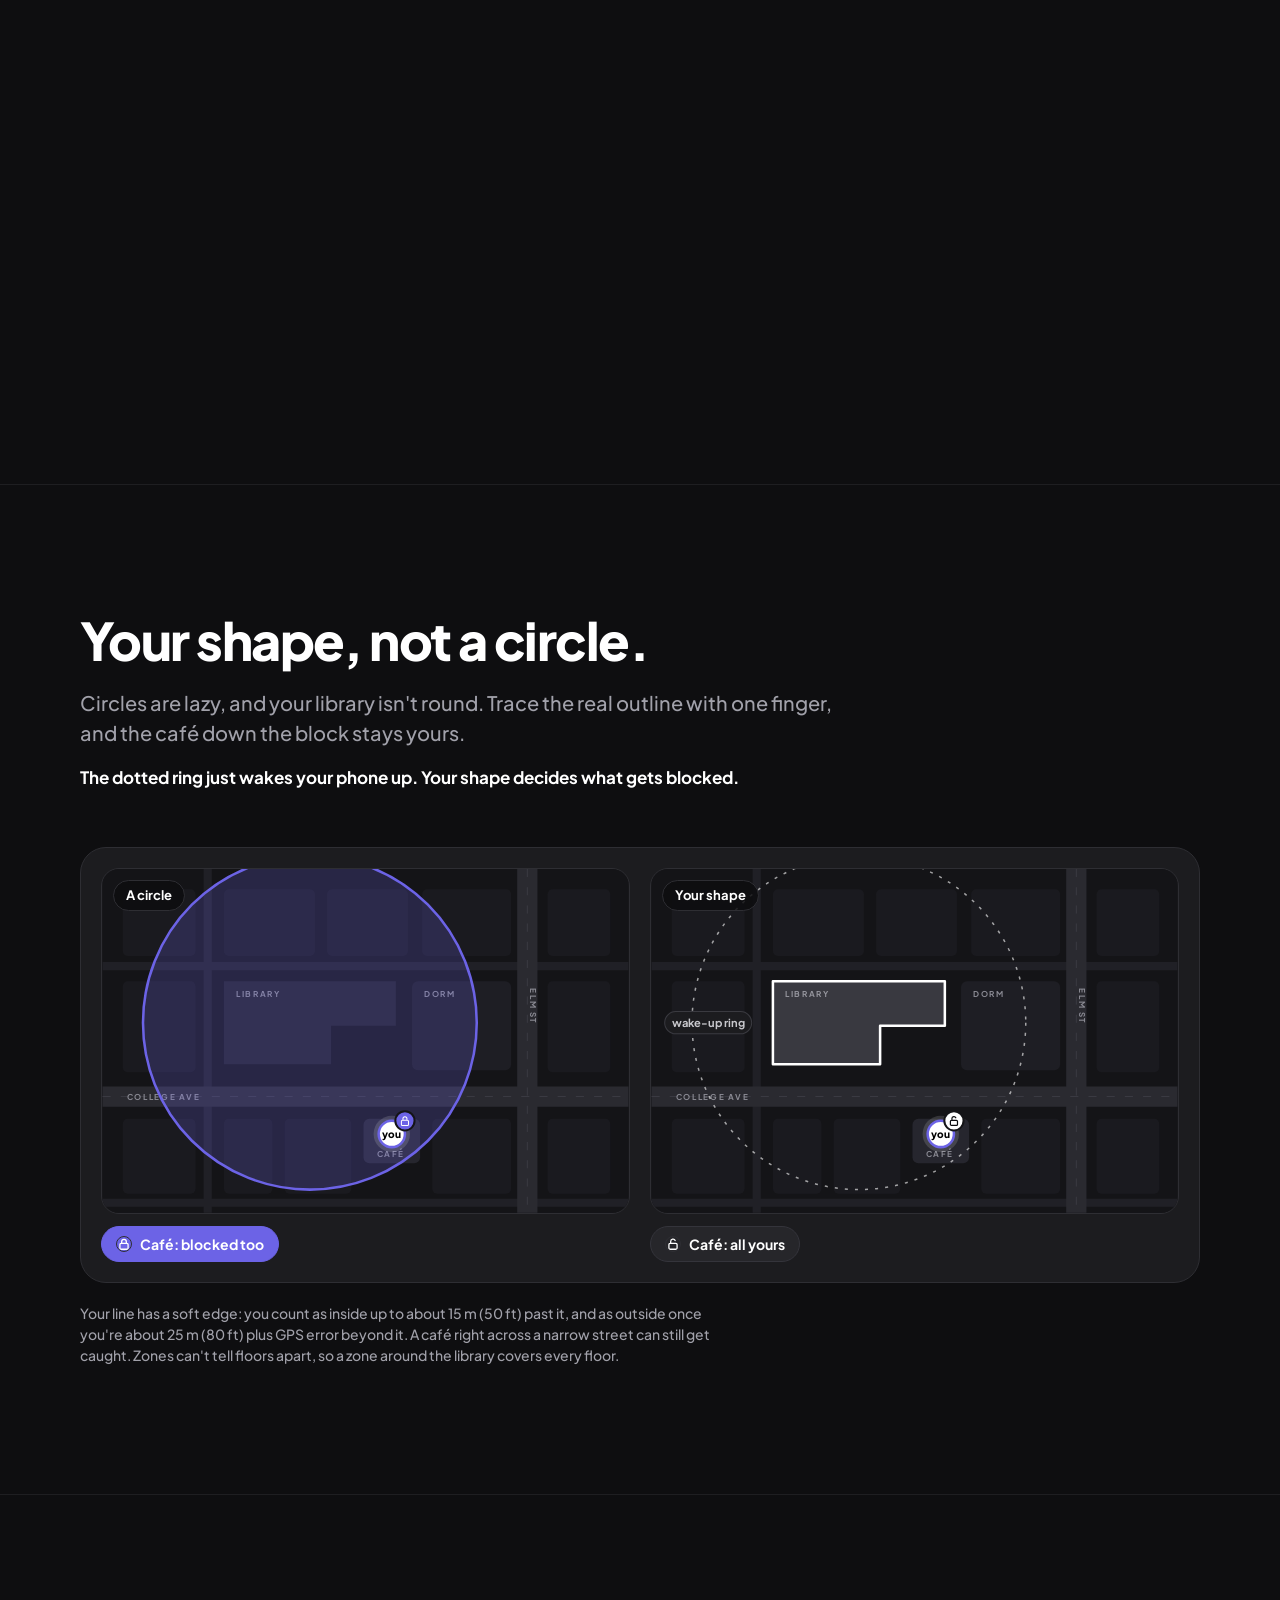
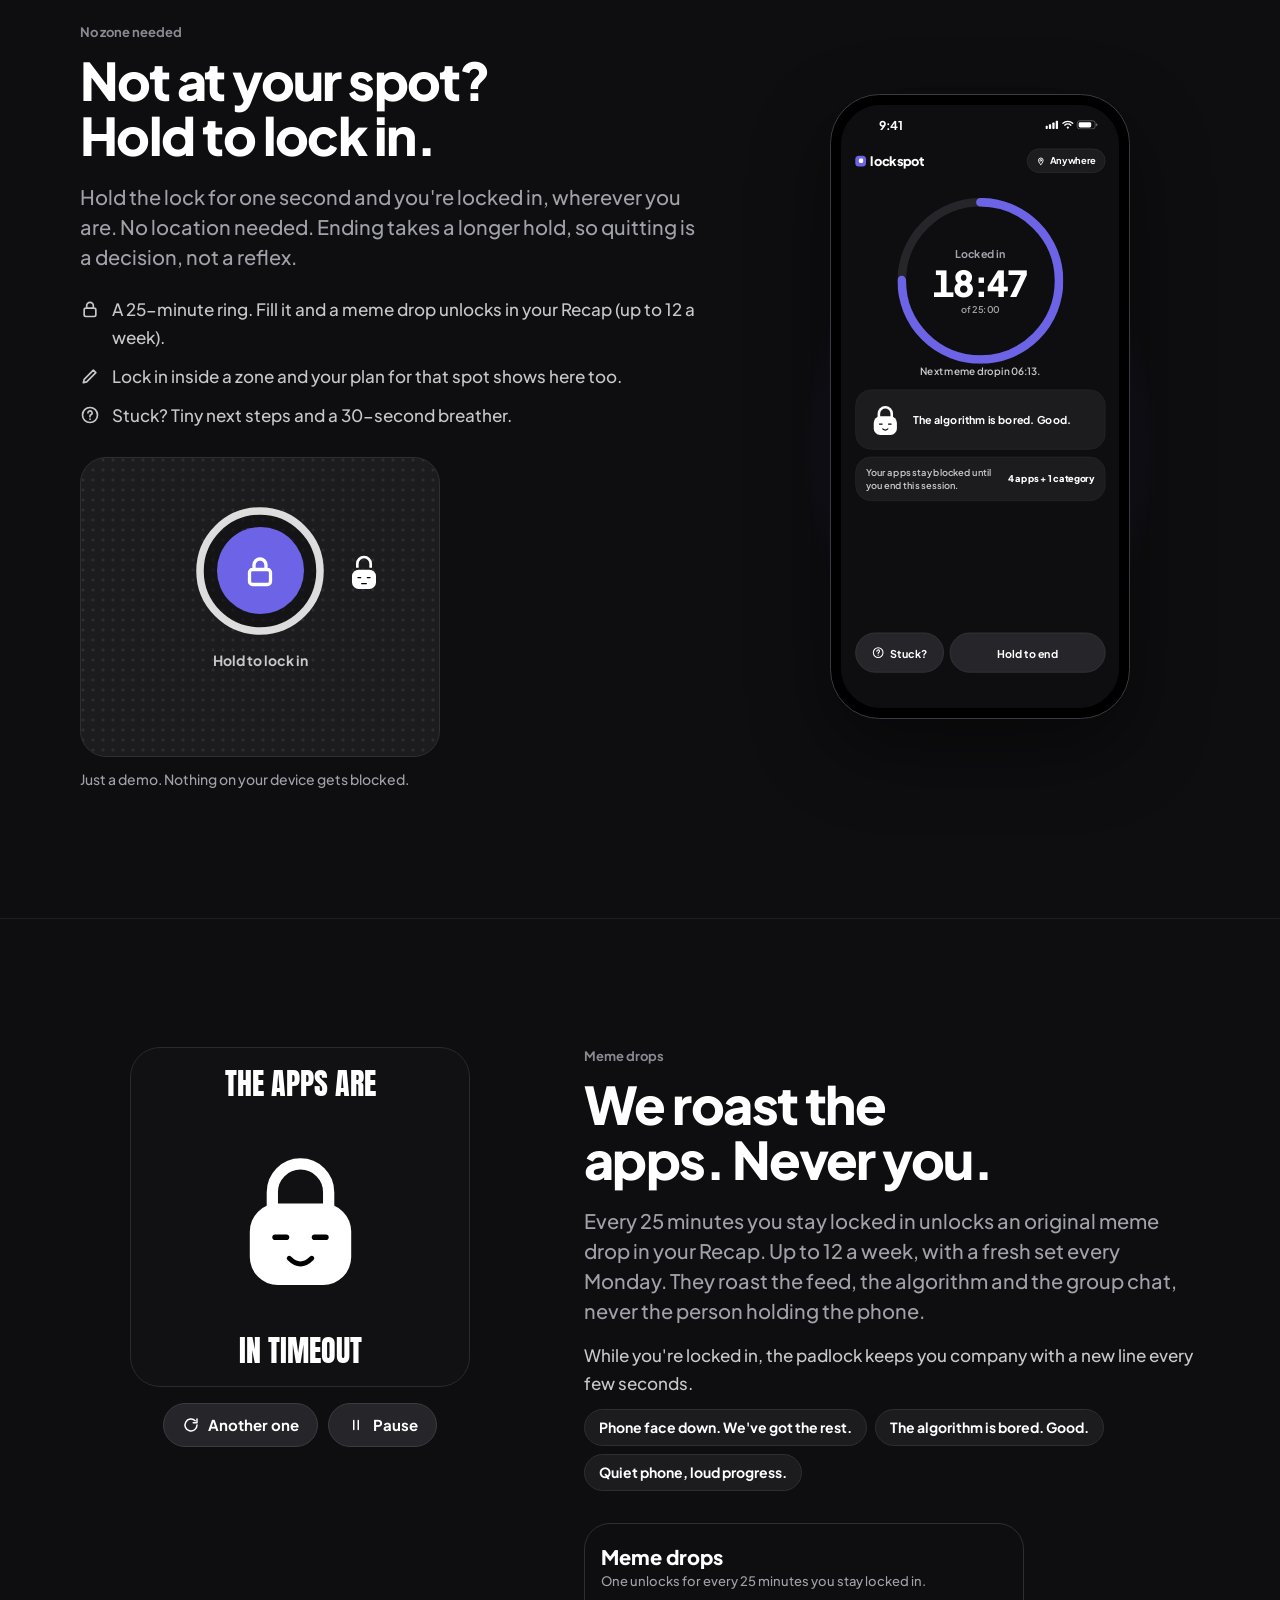
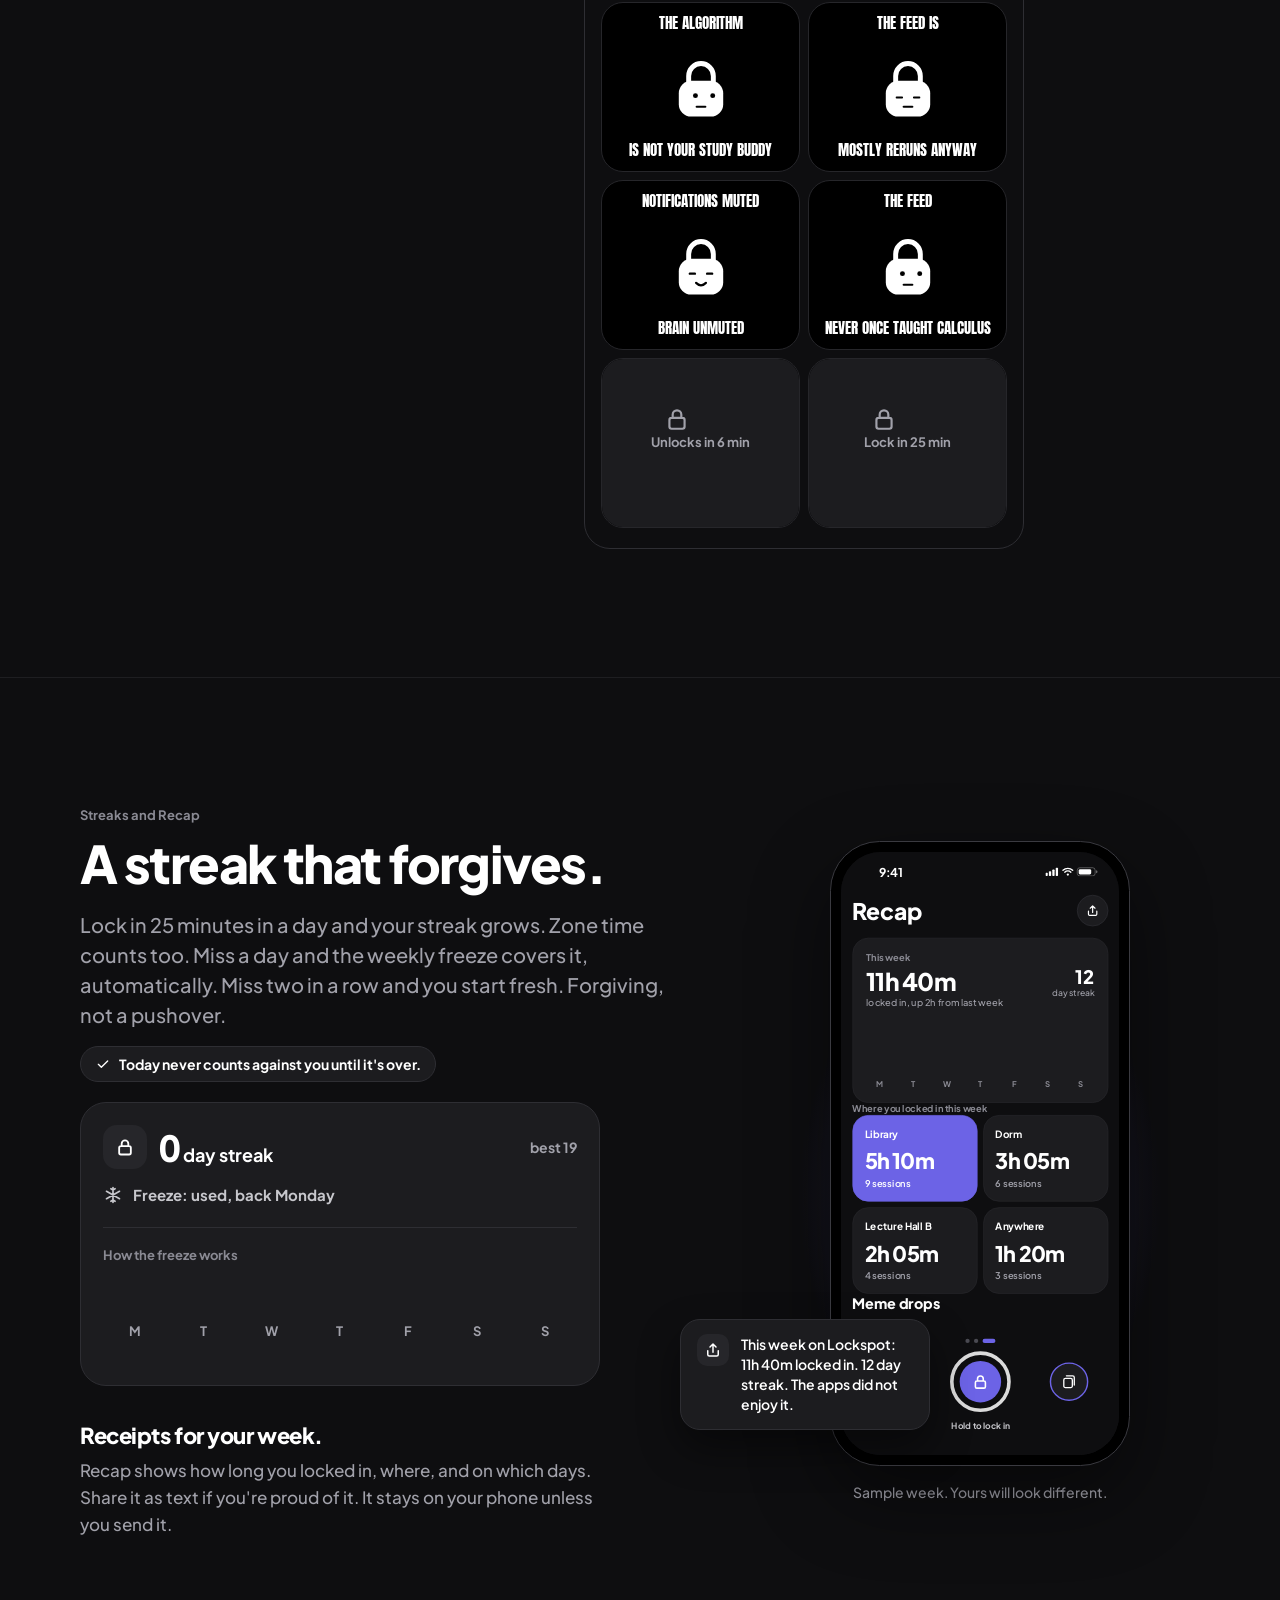
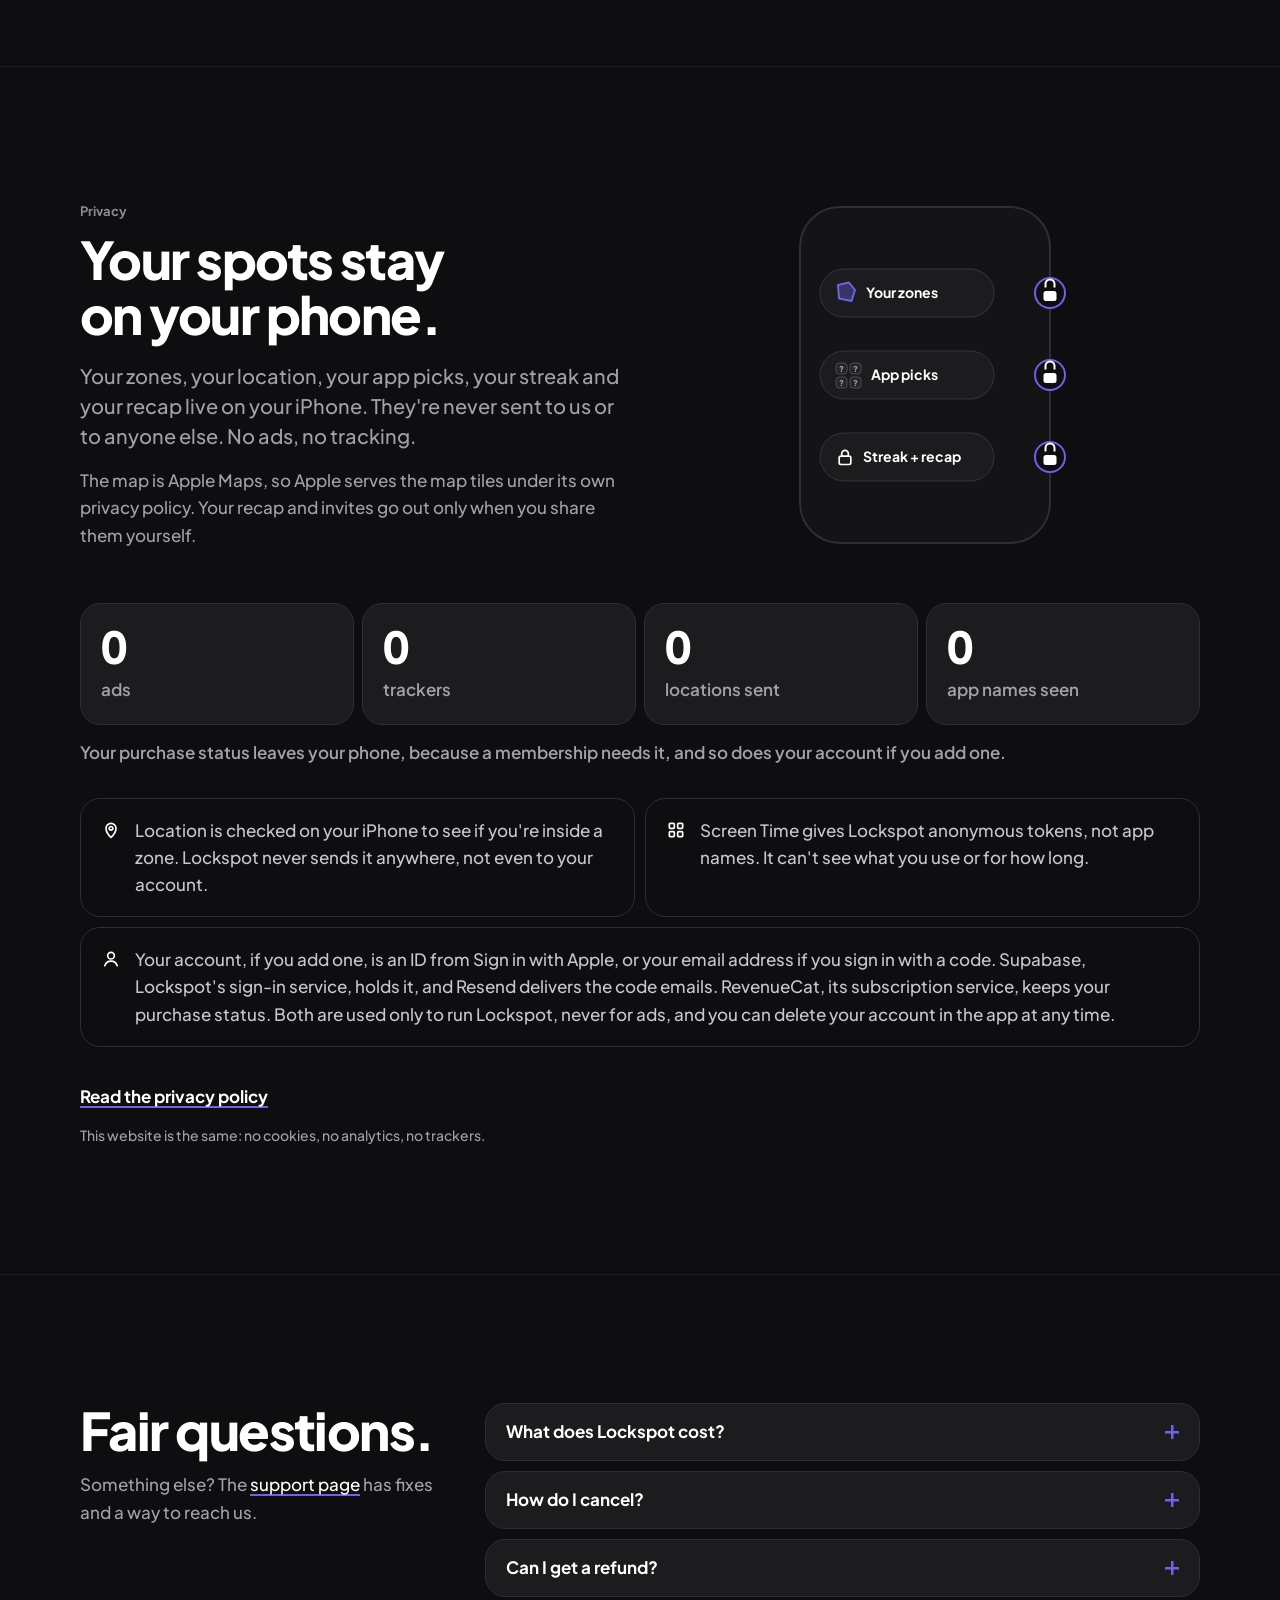
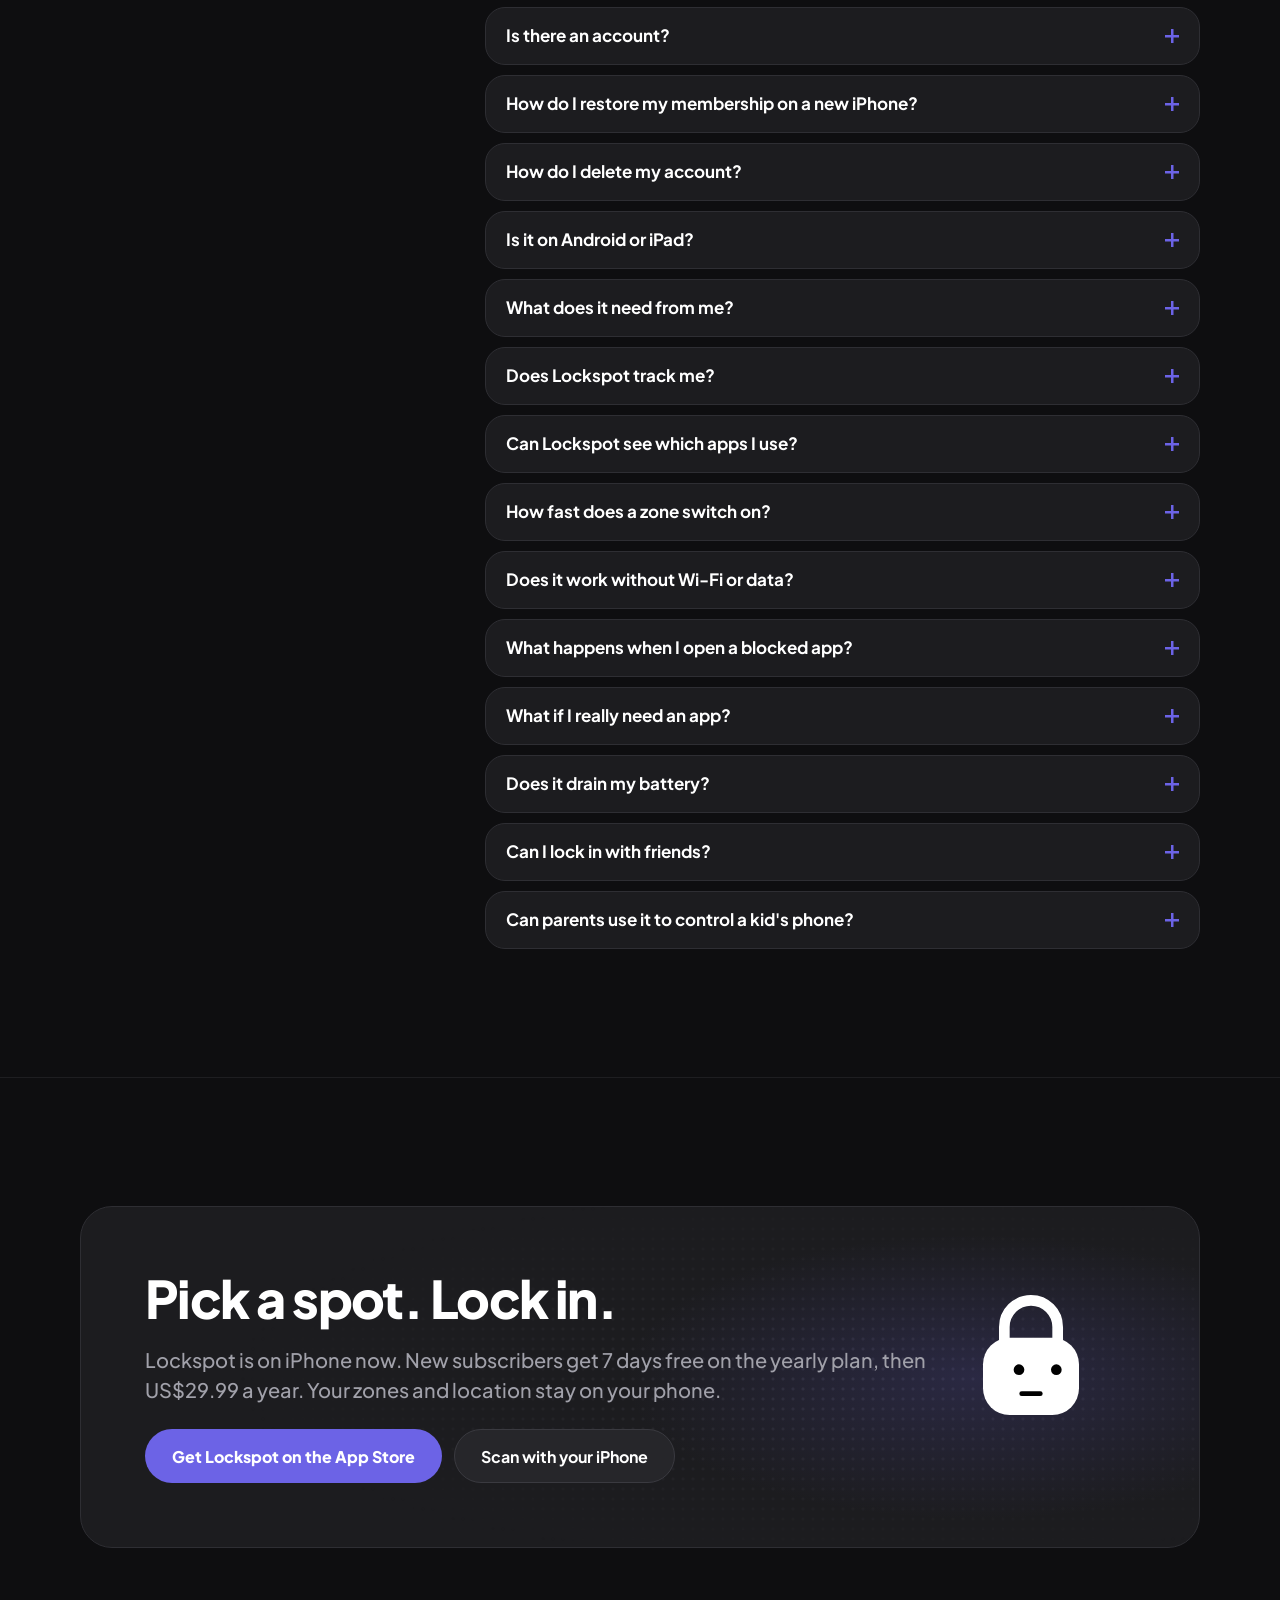
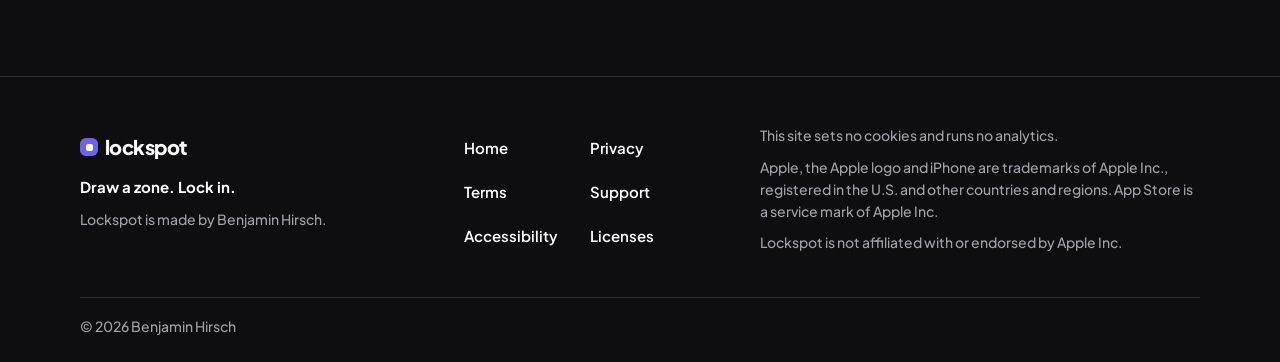
==== commit a029838f: "Privacy: optional account and lock counts, from the update after 1.1 The account becomes optional: R" ====
--- a/index.html
+++ b/index.html
@@ -505,11 +505,11 @@
       <li><span class="facts__n">0</span><span class="facts__l">locations sent</span></li>
       <li><span class="facts__n">0</span><span class="facts__l">app names seen</span></li>
     </ul>
-    <p class="facts__note">Two things do leave your phone, because a membership needs them: your account and your purchase status.</p>
+    <p class="facts__note">Your purchase status leaves your phone, because a membership needs it, and so does your account if you add one.</p>
     <ul class="prows" role="list">
       <li><svg class="ic" aria-hidden="true"><use href="#i-pin"/></svg><p>Location is checked on your iPhone to see if you're inside a zone. Lockspot never sends it anywhere, not even to your account.</p></li>
       <li><svg class="ic" aria-hidden="true"><use href="#i-apps"/></svg><p>Screen Time gives Lockspot anonymous tokens, not app names. It can't see what you use or for how long.</p></li>
-      <li class="prows__wide"><svg class="ic" aria-hidden="true"><use href="#i-user"/></svg><p>Your account is an ID from Sign in with Apple, or your email address if you sign in with a code. Supabase, Lockspot's sign-in service, holds it, and Resend delivers the code emails. RevenueCat, its subscription service, keeps your purchase status. Both are used only to run Lockspot, never for ads, and you can delete your account in the app at any time.</p></li>
+      <li class="prows__wide"><svg class="ic" aria-hidden="true"><use href="#i-user"/></svg><p>Your account, if you add one, is an ID from Sign in with Apple, or your email address if you sign in with a code. Supabase, Lockspot's sign-in service, holds it, and Resend delivers the code emails. RevenueCat, its subscription service, keeps your purchase status. Both are used only to run Lockspot, never for ads, and you can delete your account in the app at any time.</p></li>
     </ul>
     <p class="priv__more"><a class="text-link" href="privacy/">Read the privacy policy</a></p>
     <p class="small muted">This website is the same: no cookies, no analytics, no trackers.</p>
@@ -526,11 +526,11 @@
       <details><summary>What does Lockspot cost?</summary><div class="answer"><p>Lockspot is free to download, and using it takes a Lockspot Pro membership. The yearly plan is $29.99 a year and starts with 7 days free if you're a new subscriber. The monthly plan is $6.99 a month, with no trial.</p><p>Those are US prices. The App Store sets the price in your country, so it can be different there. Apple bills your Apple Account, and the membership renews until you cancel.</p></div></details>
       <details><summary>How do I cancel?</summary><div class="answer"><p>On your iPhone, open Settings, tap your name, then Subscriptions &gt; Lockspot &gt; Cancel Subscription. In Lockspot, Settings &gt; Account &gt; Manage subscription takes you to the same place.</p><p>To avoid the next charge, cancel at least 24 hours before your trial or your current period ends. Lockspot keeps working until the date Apple shows there. After that, your zones pause and every block lifts.</p></div></details>
       <details><summary>Can I get a refund?</summary><div class="answer"><p>Apple handles every payment, so refunds go through Apple. Follow <a href="https://support.apple.com/en-us/118223">Apple's refund steps</a>; Apple makes the decision.</p></div></details>
-      <details><summary>Is there an account?</summary><div class="answer"><p>Yes. You make one during setup with Sign in with Apple, or with your email address and a 6-digit code. There's no password. Signing in with Apple doesn't give Lockspot your name or email.</p><p>Your account holds your membership. Your zones, your location and your app picks stay on your phone.</p></div></details>
-      <details><summary>How do I restore my membership on a new iPhone?</summary><div class="answer"><p>Sign in to Lockspot the same way you did before, then tap Restore on the membership screen or in Settings &gt; Account. Restore looks for Lockspot Pro on the Apple Account you use for the App Store.</p></div></details>
+      <details><summary>Is there an account?</summary><div class="answer"><p>It's optional from the update after version 1.1: you can buy and use Lockspot without one, and Lockspot offers one after you buy. Until that update, you make one during setup. Accounts use Sign in with Apple, or your email address and a 6-digit code, with no password. Signing in with Apple doesn't give Lockspot your name or email.</p><p>An account lets you log in to Lockspot on another phone. Your membership also stays with your Apple Account, so Restore can bring it back. Your zones, your location and your app picks stay on your phone.</p></div></details>
+      <details><summary>How do I restore my membership on a new iPhone?</summary><div class="answer"><p>If you have an account, log in to Lockspot the same way you did before. Then tap Restore on the membership screen or in Settings &gt; Account. Restore looks for Lockspot Pro on the Apple Account you use for the App Store.</p></div></details>
       <details><summary>How do I delete my account?</summary><div class="answer"><p>In Lockspot, open Settings &gt; Account &gt; Delete account. If you haven't subscribed, it's also under the Account button at the top right of the membership screen.</p><p>Deleting your account doesn't cancel an App Store subscription, so Lockspot offers to manage that first. Then it deletes your account and your membership record and signs you out.</p></div></details>
       <details><summary>Is it on Android or iPad?</summary><div class="answer"><p>Not right now. Lockspot is just for iPhone. The support page lists the software version it needs.</p></div></details>
-      <details><summary>What does it need from me?</summary><div class="answer"><p>An account and a Lockspot Pro membership. Screen Time access, so it can block the apps you pick. For zones, location set to Always with Precise Location on, so zones work while the app is closed. Without location you can still hold to lock in.</p></div></details>
+      <details><summary>What does it need from me?</summary><div class="answer"><p>A Lockspot Pro membership, and until the update after version 1.1, an account. Screen Time access, so it can block the apps you pick. For zones, location set to Always with Precise Location on, so zones work while the app is closed. Without location you can still hold to lock in.</p></div></details>
       <details><summary>Does Lockspot track me?</summary><div class="answer"><p>No. Your iPhone checks your location against your zones right on the phone, and your location never leaves it, not even to your account. Lockspot has no ads and doesn't track you across apps or websites. From version 1.1 it sends usage and crash reports so we can fix problems, never your location, zones or apps, and you can turn them off in Settings.</p></div></details>
       <details><summary>Can Lockspot see which apps I use?</summary><div class="answer"><p>No. When you pick apps in Apple's Screen Time list, your iPhone gives Lockspot anonymous tokens. Lockspot can block those apps but can't read their names or your usage.</p></div></details>
       <details><summary>How fast does a zone switch on?</summary><div class="answer"><p>With Lockspot open, within seconds. With it closed, usually within 1 to 3 minutes of walking in or out. Indoors, GPS can drift about 15 m, so draw your zone a bit bigger than the building. Zones need to cover at least about 2,000 m², roughly 45 m (150 ft) on each side, and they can't tell floors apart: a zone around the library covers every floor. Low Power Mode, or turning off Background App Refresh, can pause zones. Opening Lockspot catches up.</p></div></details>
